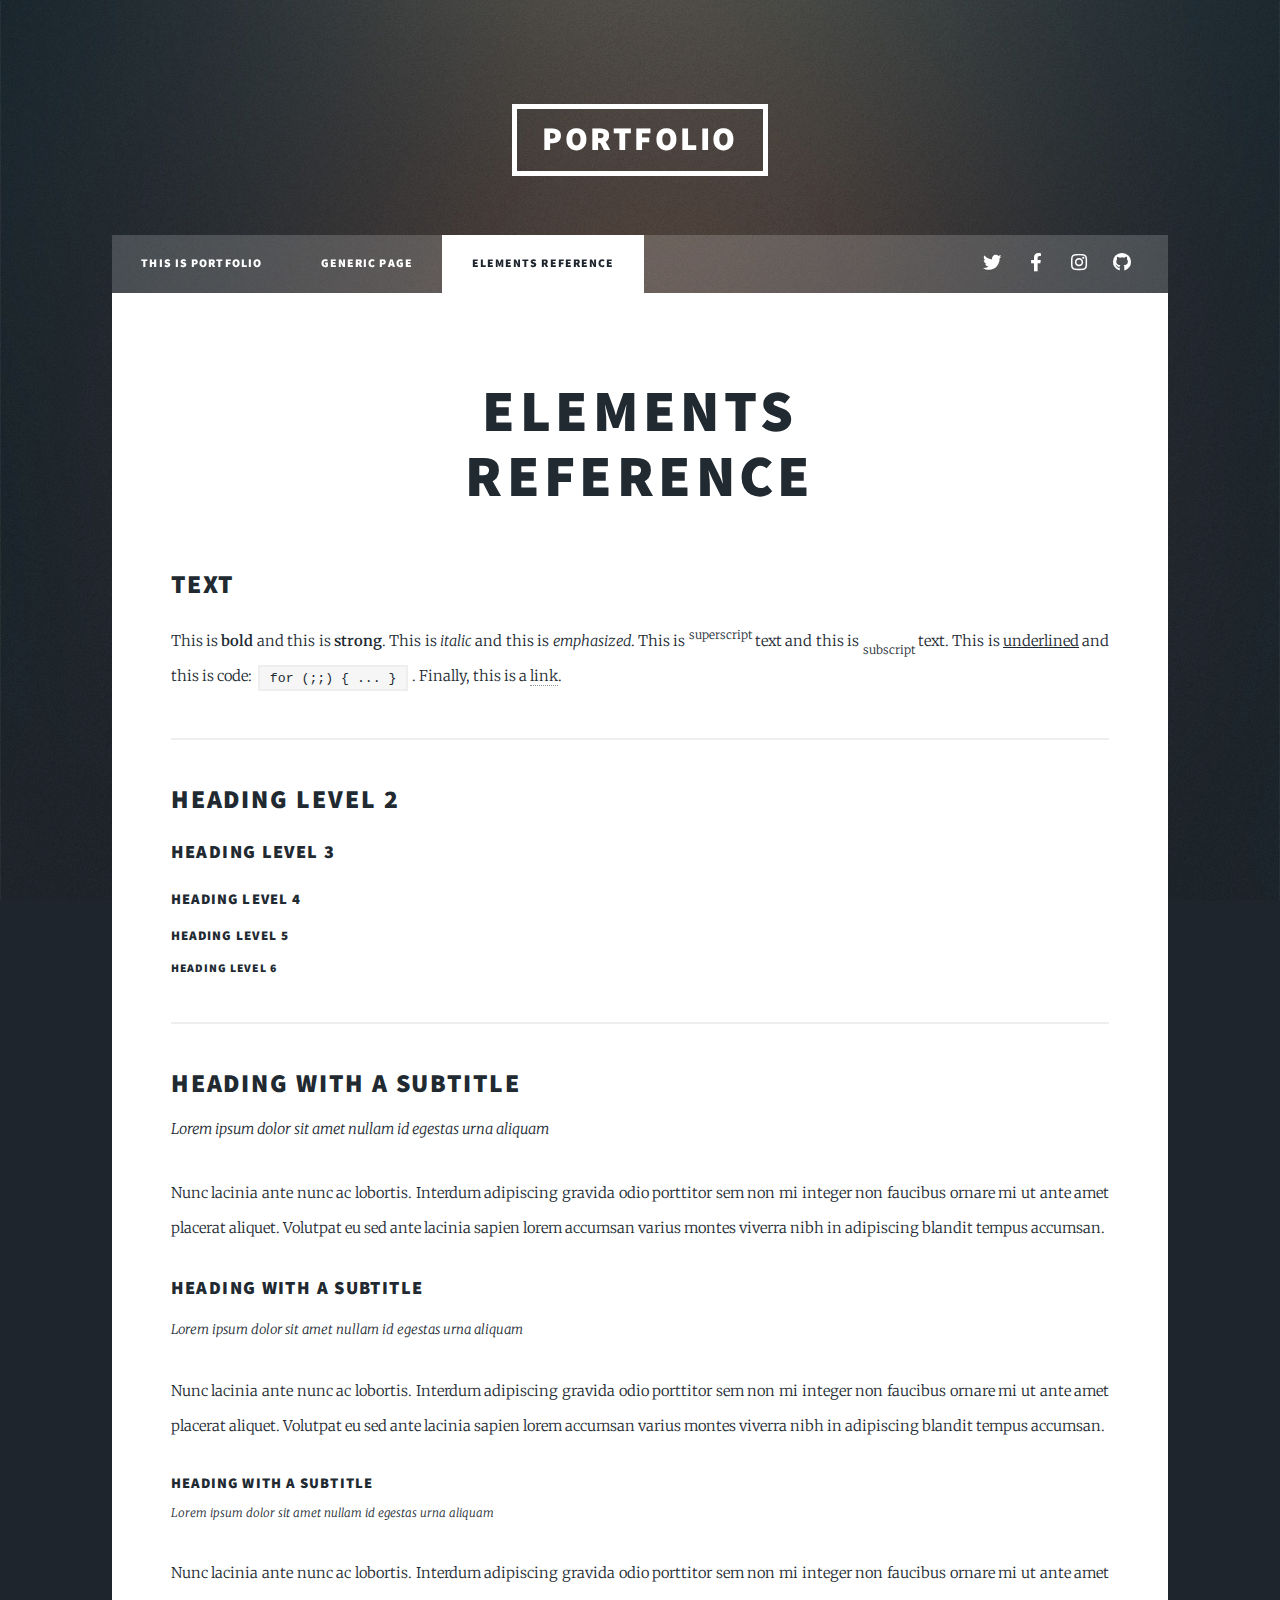
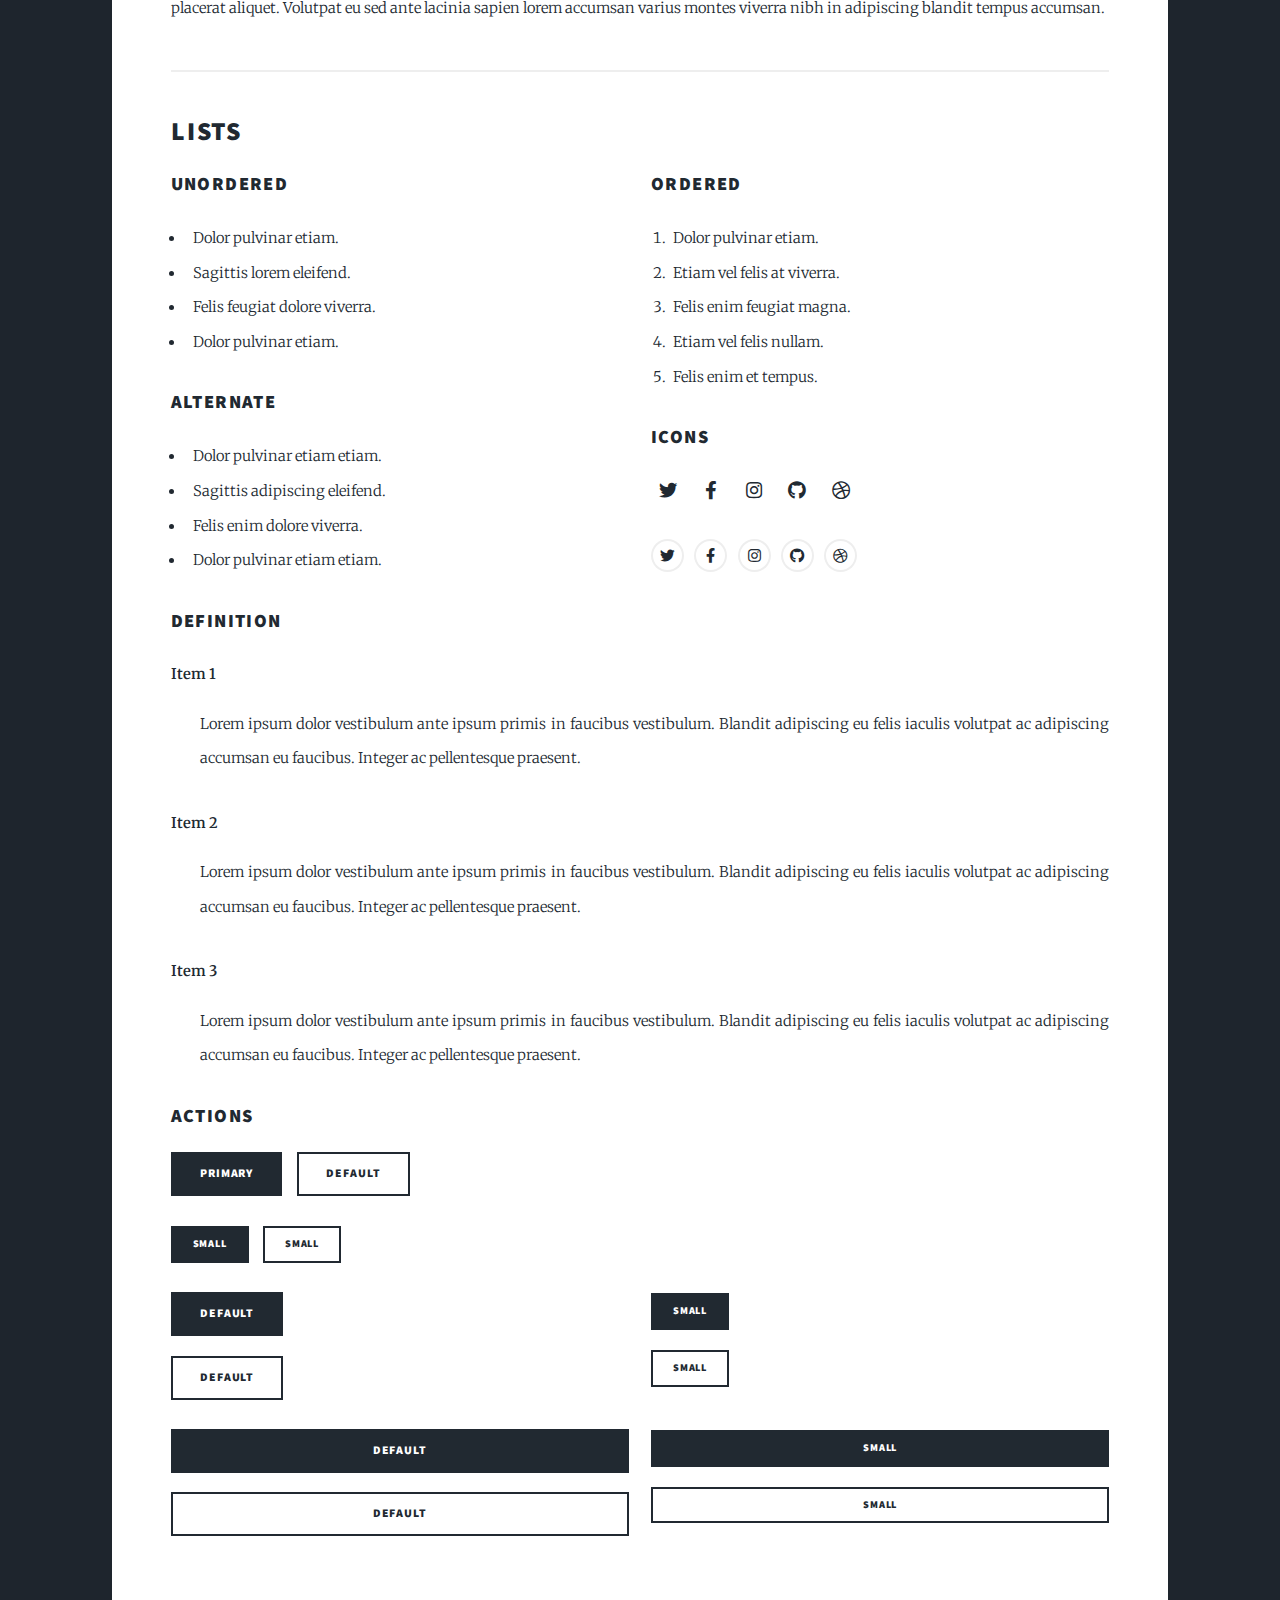
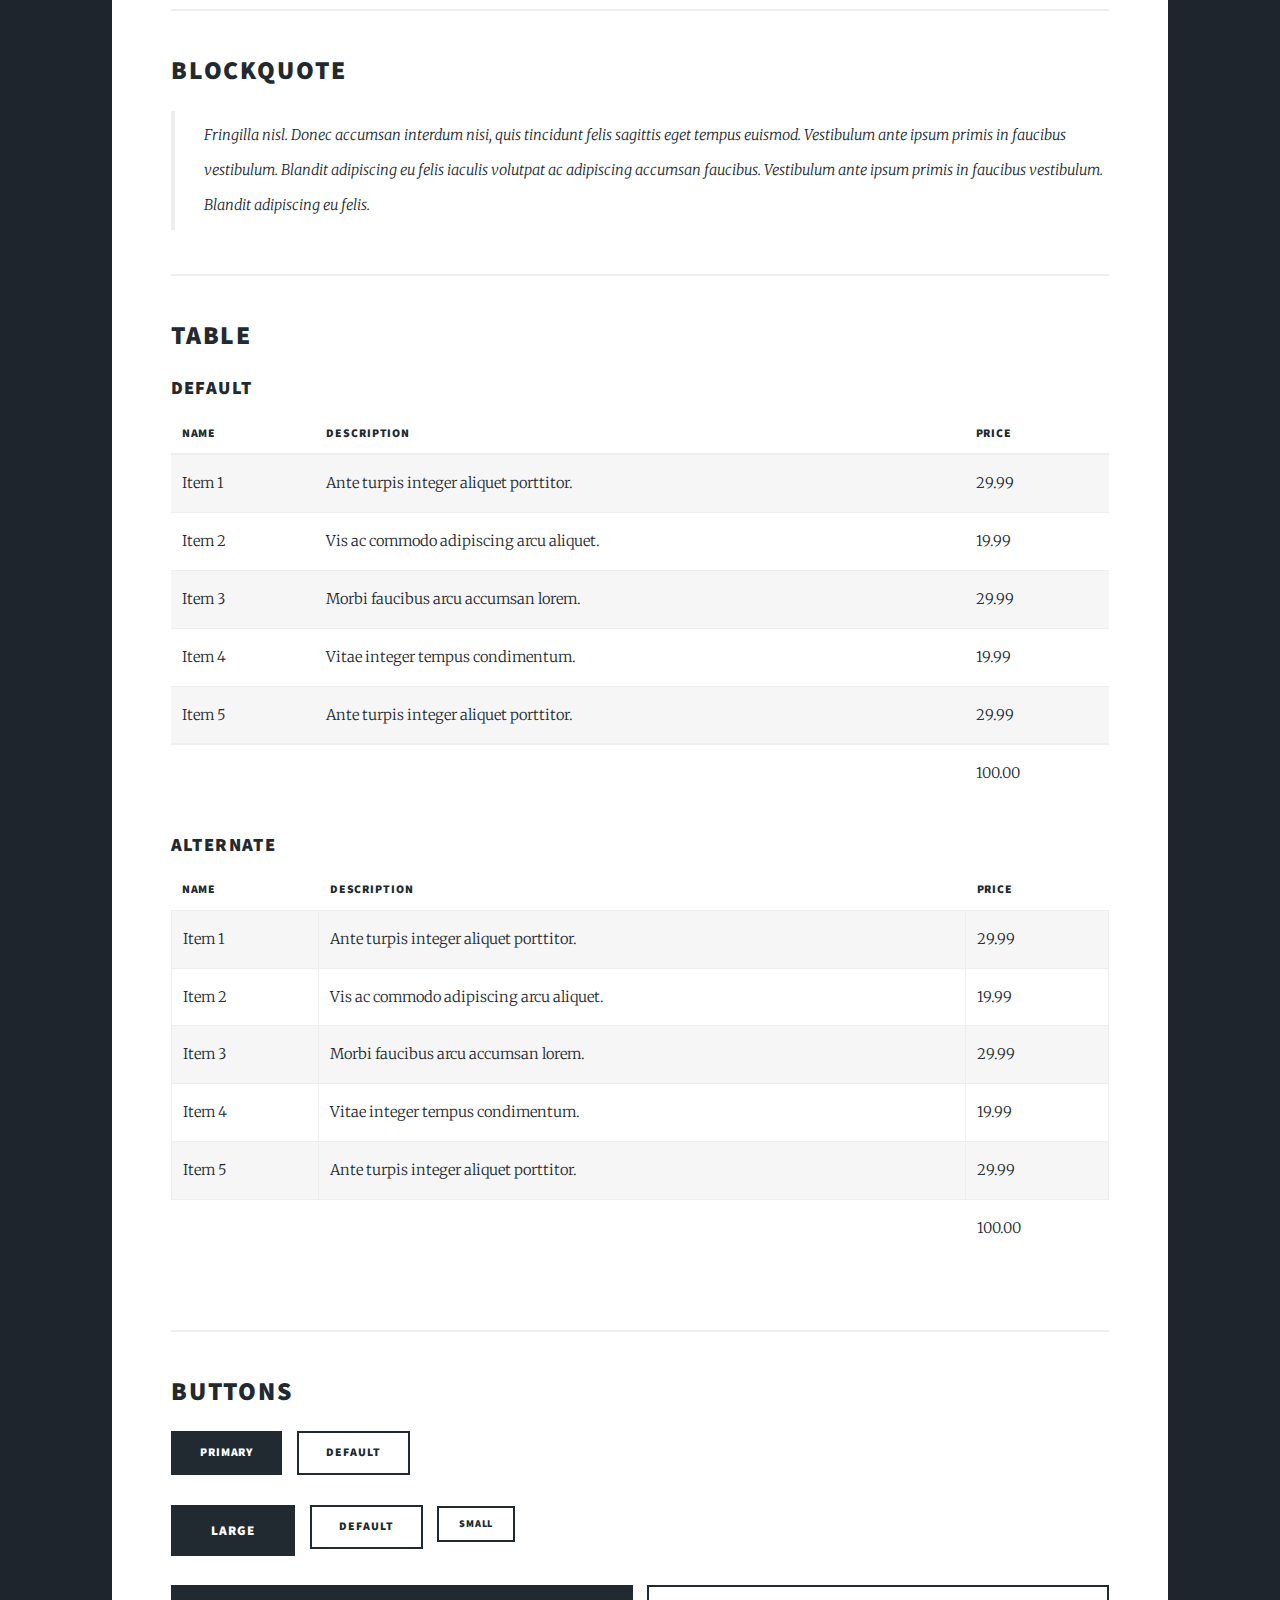
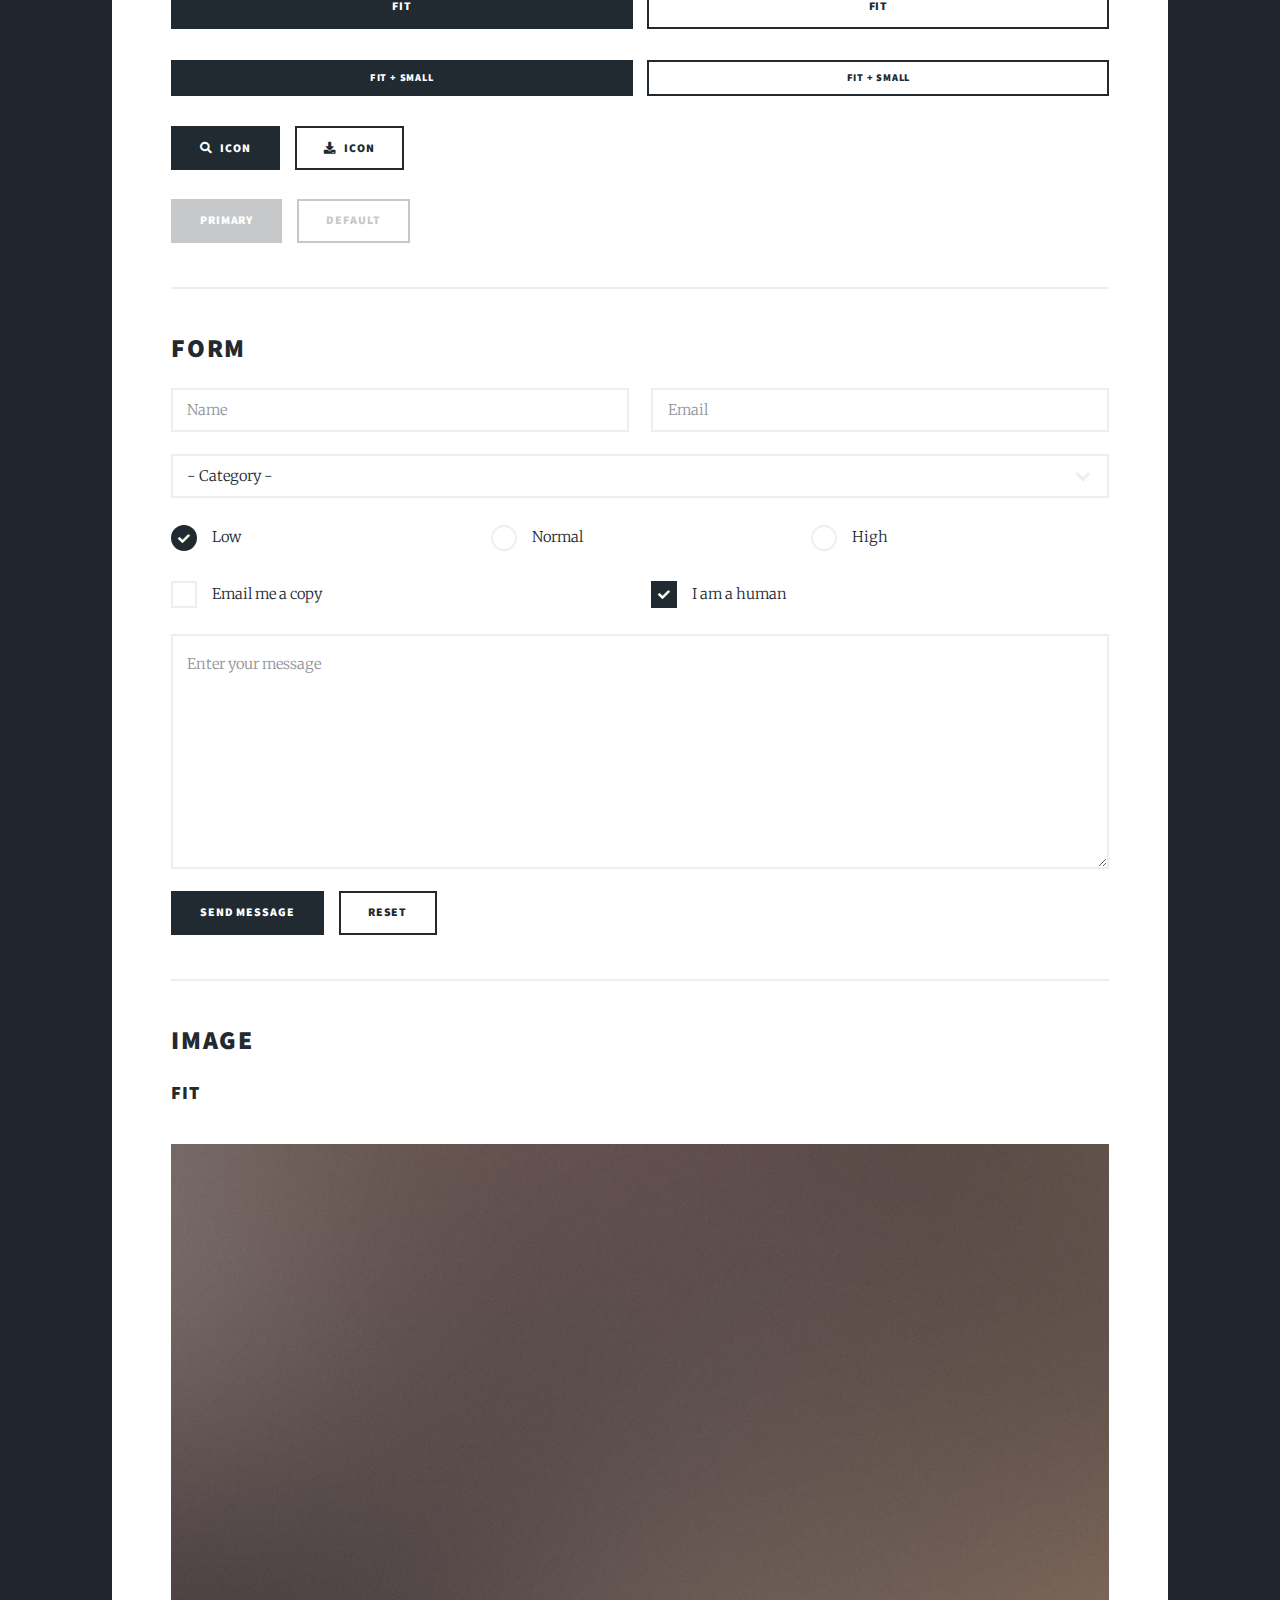
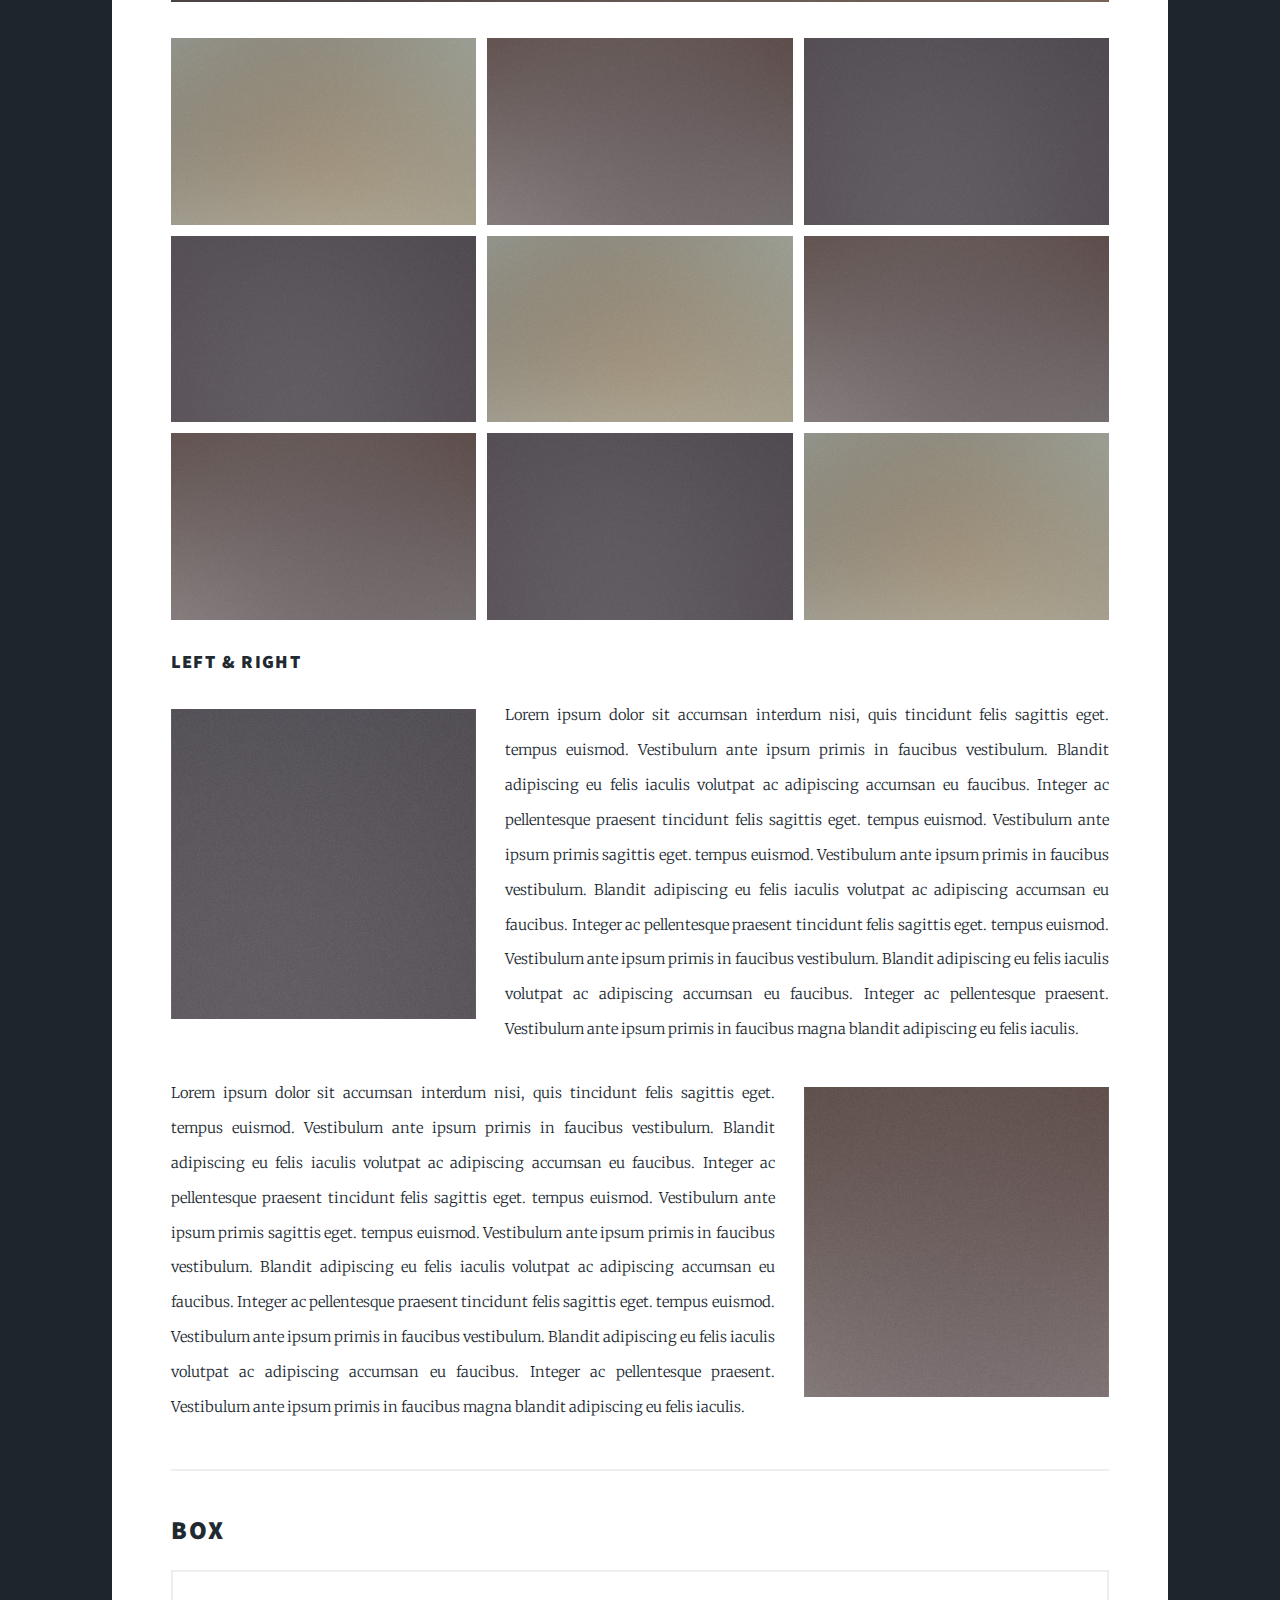
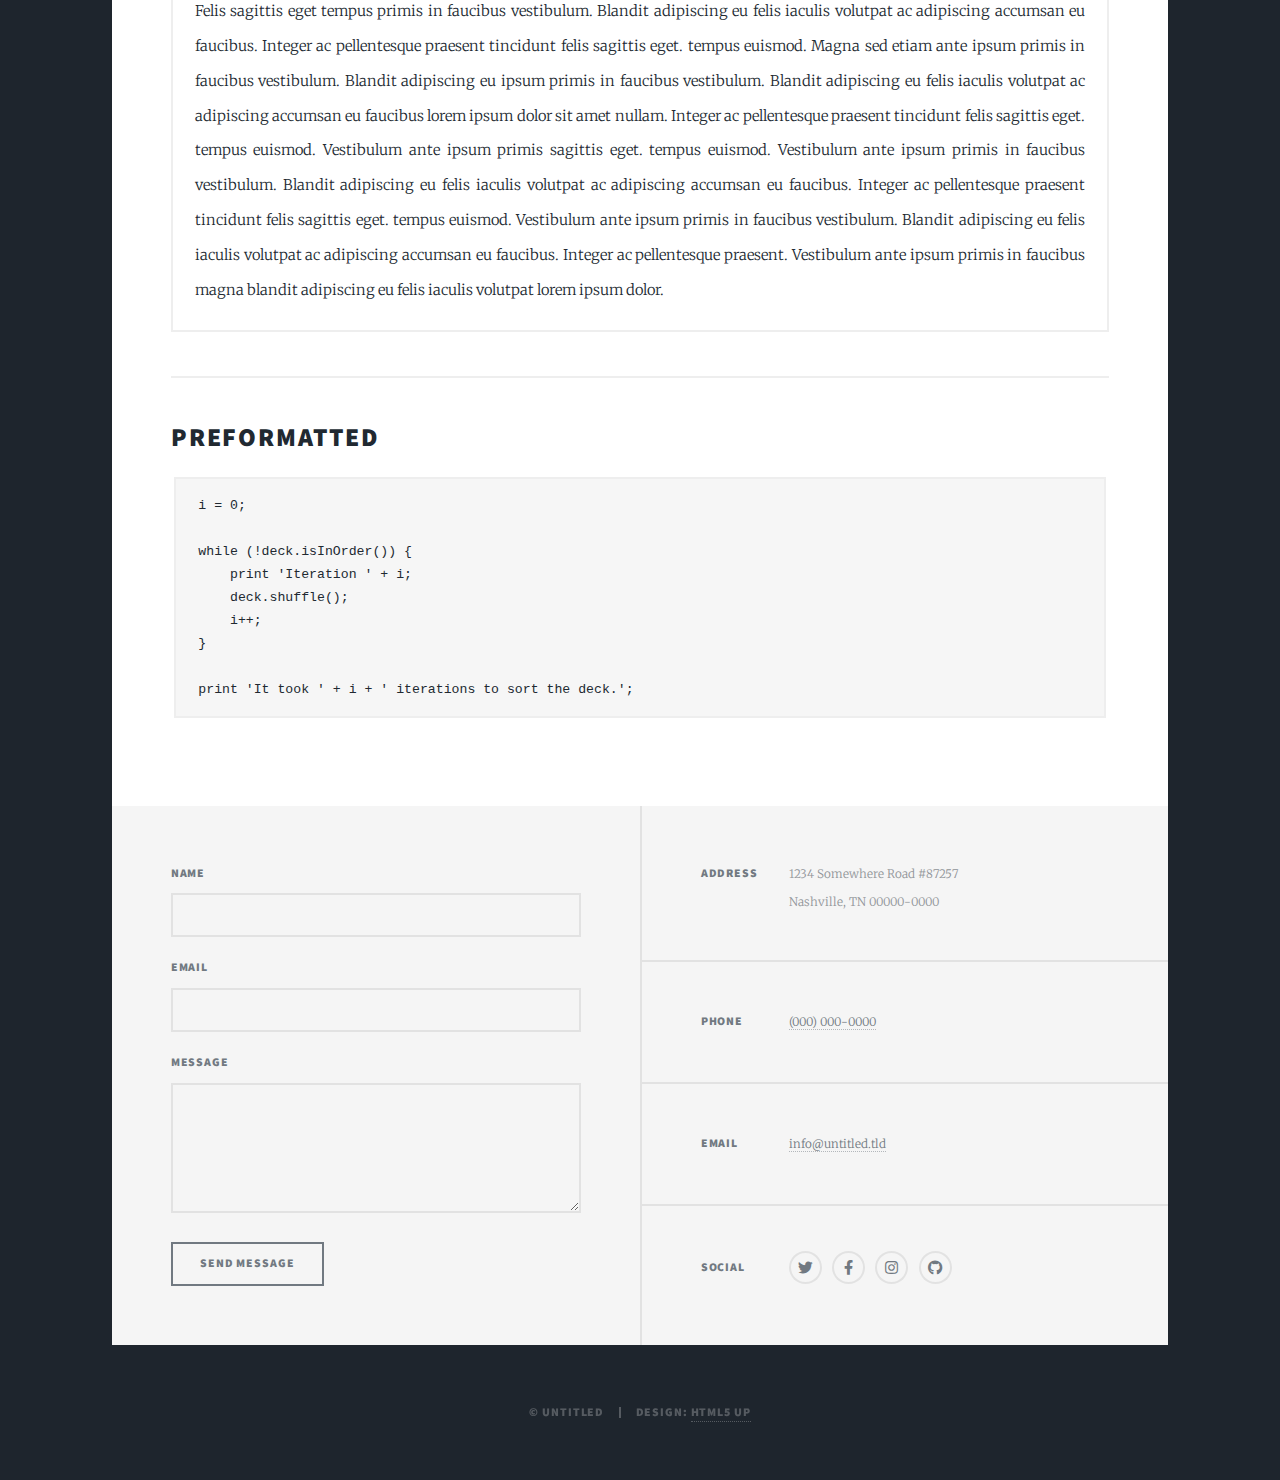
==== elements.html @ f6126266 "Updated" ====
<!DOCTYPE HTML>
<!--
	PORTFOLIO by Eduardo Reis Boattini
	html5up.net | @ajlkn
	Free for personal and commercial use under the CCA 3.0 license (html5up.net/license)
-->
<html>
	<head>
		<title>Elements Reference - PORTFOLIO by Eduardo Reis Boattini</title>
		<meta charset="utf-8" />
		<meta name="viewport" content="width=device-width, initial-scale=1, user-scalable=no" />
		<link rel="stylesheet" href="assets/css/main.css" />
		<noscript><link rel="stylesheet" href="assets/css/noscript.css" /></noscript>
	</head>
	<body class="is-preload">

		<!-- Wrapper -->
			<div id="wrapper">

				<!-- Header -->
					<header id="header">
						<a href="index.html" class="logo">PORTFOLIO</a>
					</header>

				<!-- Nav -->
					<nav id="nav">
						<ul class="links">
							<li><a href="index.html">This is PORTFOLIO</a></li>
							<li><a href="generic.html">Generic Page</a></li>
							<li class="active"><a href="elements.html">Elements Reference</a></li>
						</ul>
						<ul class="icons">
							<li><a href="#" class="icon brands fa-twitter"><span class="label">Twitter</span></a></li>
							<li><a href="#" class="icon brands fa-facebook-f"><span class="label">Facebook</span></a></li>
							<li><a href="#" class="icon brands fa-instagram"><span class="label">Instagram</span></a></li>
							<li><a href="#" class="icon brands fa-github"><span class="label">GitHub</span></a></li>
						</ul>
					</nav>

				<!-- Main -->
					<div id="main">

						<!-- Post -->
							<section class="post">
								<header class="major">
									<h1>Elements<br />
									Reference</h1>
								</header>

								<!-- Text stuff -->
									<h2>Text</h2>
									<p>This is <b>bold</b> and this is <strong>strong</strong>. This is <i>italic</i> and this is <em>emphasized</em>.
									This is <sup>superscript</sup> text and this is <sub>subscript</sub> text.
									This is <u>underlined</u> and this is code: <code>for (;;) { ... }</code>.
									Finally, this is a <a href="#">link</a>.</p>
									<hr />
									<h2>Heading Level 2</h2>
									<h3>Heading Level 3</h3>
									<h4>Heading Level 4</h4>
									<h5>Heading Level 5</h5>
									<h6>Heading Level 6</h6>
									<hr />
									<header>
										<h2>Heading with a Subtitle</h2>
										<p>Lorem ipsum dolor sit amet nullam id egestas urna aliquam</p>
									</header>
									<p>Nunc lacinia ante nunc ac lobortis. Interdum adipiscing gravida odio porttitor sem non mi integer non faucibus ornare mi ut ante amet placerat aliquet. Volutpat eu sed ante lacinia sapien lorem accumsan varius montes viverra nibh in adipiscing blandit tempus accumsan.</p>
									<header>
										<h3>Heading with a Subtitle</h3>
										<p>Lorem ipsum dolor sit amet nullam id egestas urna aliquam</p>
									</header>
									<p>Nunc lacinia ante nunc ac lobortis. Interdum adipiscing gravida odio porttitor sem non mi integer non faucibus ornare mi ut ante amet placerat aliquet. Volutpat eu sed ante lacinia sapien lorem accumsan varius montes viverra nibh in adipiscing blandit tempus accumsan.</p>
									<header>
										<h4>Heading with a Subtitle</h4>
										<p>Lorem ipsum dolor sit amet nullam id egestas urna aliquam</p>
									</header>
									<p>Nunc lacinia ante nunc ac lobortis. Interdum adipiscing gravida odio porttitor sem non mi integer non faucibus ornare mi ut ante amet placerat aliquet. Volutpat eu sed ante lacinia sapien lorem accumsan varius montes viverra nibh in adipiscing blandit tempus accumsan.</p>

									<hr />

								<!-- Lists -->
									<h2>Lists</h2>
									<div class="row">
										<div class="col-6 col-12-small">

											<h3>Unordered</h3>
											<ul>
												<li>Dolor pulvinar etiam.</li>
												<li>Sagittis lorem eleifend.</li>
												<li>Felis feugiat dolore viverra.</li>
												<li>Dolor pulvinar etiam.</li>
											</ul>

											<h3>Alternate</h3>
											<ul class="alt">
												<li>Dolor pulvinar etiam etiam.</li>
												<li>Sagittis adipiscing eleifend.</li>
												<li>Felis enim dolore viverra.</li>
												<li>Dolor pulvinar etiam etiam.</li>
											</ul>

										</div>
										<div class="col-6 col-12-small">

											<h3>Ordered</h3>
											<ol>
												<li>Dolor pulvinar etiam.</li>
												<li>Etiam vel felis at viverra.</li>
												<li>Felis enim feugiat magna.</li>
												<li>Etiam vel felis nullam.</li>
												<li>Felis enim et tempus.</li>
											</ol>

											<h3>Icons</h3>
											<ul class="icons">
												<li><a href="#" class="icon brands fa-twitter"><span class="label">Twitter</span></a></li>
												<li><a href="#" class="icon brands fa-facebook-f"><span class="label">Facebook</span></a></li>
												<li><a href="#" class="icon brands fa-instagram"><span class="label">Instagram</span></a></li>
												<li><a href="#" class="icon brands fa-github"><span class="label">Github</span></a></li>
												<li><a href="#" class="icon brands fa-dribbble"><span class="label">Dribbble</span></a></li>
											</ul>
											<ul class="icons alt">
												<li><a href="#" class="icon brands alt fa-twitter"><span class="label">Twitter</span></a></li>
												<li><a href="#" class="icon brands alt fa-facebook-f"><span class="label">Facebook</span></a></li>
												<li><a href="#" class="icon brands alt fa-instagram"><span class="label">Instagram</span></a></li>
												<li><a href="#" class="icon brands alt fa-github"><span class="label">Github</span></a></li>
												<li><a href="#" class="icon brands alt fa-dribbble"><span class="label">Dribbble</span></a></li>
											</ul>

										</div>
									</div>
									<h3>Definition</h3>
									<dl>
										<dt>Item 1</dt>
										<dd>
											<p>Lorem ipsum dolor vestibulum ante ipsum primis in faucibus vestibulum. Blandit adipiscing eu felis iaculis volutpat ac adipiscing accumsan eu faucibus. Integer ac pellentesque praesent.</p>
										</dd>
										<dt>Item 2</dt>
										<dd>
											<p>Lorem ipsum dolor vestibulum ante ipsum primis in faucibus vestibulum. Blandit adipiscing eu felis iaculis volutpat ac adipiscing accumsan eu faucibus. Integer ac pellentesque praesent.</p>
										</dd>
										<dt>Item 3</dt>
										<dd>
											<p>Lorem ipsum dolor vestibulum ante ipsum primis in faucibus vestibulum. Blandit adipiscing eu felis iaculis volutpat ac adipiscing accumsan eu faucibus. Integer ac pellentesque praesent.</p>
										</dd>
									</dl>

									<h3>Actions</h3>
									<ul class="actions">
										<li><a href="#" class="button primary">Primary</a></li>
										<li><a href="#" class="button">Default</a></li>
									</ul>
									<ul class="actions small">
										<li><a href="#" class="button primary small">Small</a></li>
										<li><a href="#" class="button small">Small</a></li>
									</ul>
									<div class="row">
										<div class="col-6 col-12-small">
											<ul class="actions stacked">
												<li><a href="#" class="button primary">Default</a></li>
												<li><a href="#" class="button">Default</a></li>
											</ul>
										</div>
										<div class="col-6 col-12-small">
											<ul class="actions stacked">
												<li><a href="#" class="button primary small">Small</a></li>
												<li><a href="#" class="button small">Small</a></li>
											</ul>
										</div>
									</div>
									<div class="row">
										<div class="col-6 col-12-small">
											<ul class="actions stacked">
												<li><a href="#" class="button primary fit">Default</a></li>
												<li><a href="#" class="button fit">Default</a></li>
											</ul>
										</div>
										<div class="col-6 col-12-small">
											<ul class="actions stacked">
												<li><a href="#" class="button primary small fit">Small</a></li>
												<li><a href="#" class="button small fit">Small</a></li>
											</ul>
										</div>
									</div>

									<hr />

								<!-- Blockquote -->
									<h2>Blockquote</h2>
									<blockquote>Fringilla nisl. Donec accumsan interdum nisi, quis tincidunt felis sagittis eget tempus euismod. Vestibulum ante ipsum primis in faucibus vestibulum. Blandit adipiscing eu felis iaculis volutpat ac adipiscing accumsan faucibus. Vestibulum ante ipsum primis in faucibus vestibulum. Blandit adipiscing eu felis.</blockquote>

									<hr />

								<!-- Table -->
									<h2>Table</h2>

									<h3>Default</h3>
									<div class="table-wrapper">
										<table>
											<thead>
												<tr>
													<th>Name</th>
													<th>Description</th>
													<th>Price</th>
												</tr>
											</thead>
											<tbody>
												<tr>
													<td>Item 1</td>
													<td>Ante turpis integer aliquet porttitor.</td>
													<td>29.99</td>
												</tr>
												<tr>
													<td>Item 2</td>
													<td>Vis ac commodo adipiscing arcu aliquet.</td>
													<td>19.99</td>
												</tr>
												<tr>
													<td>Item 3</td>
													<td> Morbi faucibus arcu accumsan lorem.</td>
													<td>29.99</td>
												</tr>
												<tr>
													<td>Item 4</td>
													<td>Vitae integer tempus condimentum.</td>
													<td>19.99</td>
												</tr>
												<tr>
													<td>Item 5</td>
													<td>Ante turpis integer aliquet porttitor.</td>
													<td>29.99</td>
												</tr>
											</tbody>
											<tfoot>
												<tr>
													<td colspan="2"></td>
													<td>100.00</td>
												</tr>
											</tfoot>
										</table>
									</div>

									<h3>Alternate</h3>
									<div class="table-wrapper">
										<table class="alt">
											<thead>
												<tr>
													<th>Name</th>
													<th>Description</th>
													<th>Price</th>
												</tr>
											</thead>
											<tbody>
												<tr>
													<td>Item 1</td>
													<td>Ante turpis integer aliquet porttitor.</td>
													<td>29.99</td>
												</tr>
												<tr>
													<td>Item 2</td>
													<td>Vis ac commodo adipiscing arcu aliquet.</td>
													<td>19.99</td>
												</tr>
												<tr>
													<td>Item 3</td>
													<td> Morbi faucibus arcu accumsan lorem.</td>
													<td>29.99</td>
												</tr>
												<tr>
													<td>Item 4</td>
													<td>Vitae integer tempus condimentum.</td>
													<td>19.99</td>
												</tr>
												<tr>
													<td>Item 5</td>
													<td>Ante turpis integer aliquet porttitor.</td>
													<td>29.99</td>
												</tr>
											</tbody>
											<tfoot>
												<tr>
													<td colspan="2"></td>
													<td>100.00</td>
												</tr>
											</tfoot>
										</table>
									</div>

									<hr />

								<!-- Buttons -->
									<h2>Buttons</h2>
									<ul class="actions">
										<li><a href="#" class="button primary">Primary</a></li>
										<li><a href="#" class="button">Default</a></li>
									</ul>
									<ul class="actions">
										<li><a href="#" class="button primary large">Large</a></li>
										<li><a href="#" class="button">Default</a></li>
										<li><a href="#" class="button small">Small</a></li>
									</ul>
									<ul class="actions fit">
										<li><a href="#" class="button primary fit">Fit</a></li>
										<li><a href="#" class="button fit">Fit</a></li>
									</ul>
									<ul class="actions fit small">
										<li><a href="#" class="button primary fit small">Fit + Small</a></li>
										<li><a href="#" class="button fit small">Fit + Small</a></li>
									</ul>
									<ul class="actions">
										<li><a href="#" class="button primary icon solid fa-search">Icon</a></li>
										<li><a href="#" class="button icon solid fa-download">Icon</a></li>
									</ul>
									<ul class="actions">
										<li><span class="button primary disabled">Primary</span></li>
										<li><span class="button disabled">Default</span></li>
									</ul>

									<hr />

								<!-- Form -->
									<h2>Form</h2>

									<form method="post" action="#">
										<div class="row gtr-uniform">
											<div class="col-6 col-12-xsmall">
												<input type="text" name="demo-name" id="demo-name" value="" placeholder="Name" />
											</div>
											<div class="col-6 col-12-xsmall">
												<input type="email" name="demo-email" id="demo-email" value="" placeholder="Email" />
											</div>
											<!-- Break -->
											<div class="col-12">
												<select name="demo-category" id="demo-category">
													<option value="">- Category -</option>
													<option value="1">Manufacturing</option>
													<option value="1">Shipping</option>
													<option value="1">Administration</option>
													<option value="1">Human Resources</option>
												</select>
											</div>
											<!-- Break -->
											<div class="col-4 col-12-small">
												<input type="radio" id="demo-priority-low" name="demo-priority" checked>
												<label for="demo-priority-low">Low</label>
											</div>
											<div class="col-4 col-12-small">
												<input type="radio" id="demo-priority-normal" name="demo-priority">
												<label for="demo-priority-normal">Normal</label>
											</div>
											<div class="col-4 col-12-small">
												<input type="radio" id="demo-priority-high" name="demo-priority">
												<label for="demo-priority-high">High</label>
											</div>
											<!-- Break -->
											<div class="col-6 col-12-small">
												<input type="checkbox" id="demo-copy" name="demo-copy">
												<label for="demo-copy">Email me a copy</label>
											</div>
											<div class="col-6 col-12-small">
												<input type="checkbox" id="demo-human" name="demo-human" checked>
												<label for="demo-human">I am a human</label>
											</div>
											<!-- Break -->
											<div class="col-12">
												<textarea name="demo-message" id="demo-message" placeholder="Enter your message" rows="6"></textarea>
											</div>
											<!-- Break -->
											<div class="col-12">
												<ul class="actions">
													<li><input type="submit" value="Send Message" class="primary" /></li>
													<li><input type="reset" value="Reset" /></li>
												</ul>
											</div>
										</div>
									</form>

									<hr />

								<!-- Image -->
									<h2>Image</h2>

									<h3>Fit</h3>
									<span class="image fit"><img src="images/pic01.jpg" alt="" /></span>
									<div class="box alt">
										<div class="row gtr-50 gtr-uniform">
											<div class="col-4"><span class="image fit"><img src="images/pic02.jpg" alt="" /></span></div>
											<div class="col-4"><span class="image fit"><img src="images/pic03.jpg" alt="" /></span></div>
											<div class="col-4"><span class="image fit"><img src="images/pic04.jpg" alt="" /></span></div>
											<!-- Break -->
											<div class="col-4"><span class="image fit"><img src="images/pic04.jpg" alt="" /></span></div>
											<div class="col-4"><span class="image fit"><img src="images/pic02.jpg" alt="" /></span></div>
											<div class="col-4"><span class="image fit"><img src="images/pic03.jpg" alt="" /></span></div>
											<!-- Break -->
											<div class="col-4"><span class="image fit"><img src="images/pic03.jpg" alt="" /></span></div>
											<div class="col-4"><span class="image fit"><img src="images/pic04.jpg" alt="" /></span></div>
											<div class="col-4"><span class="image fit"><img src="images/pic02.jpg" alt="" /></span></div>
										</div>
									</div>

									<h3>Left &amp; Right</h3>
									<p><span class="image left"><img src="images/pic08.jpg" alt="" /></span>Lorem ipsum dolor sit accumsan interdum nisi, quis tincidunt felis sagittis eget. tempus euismod. Vestibulum ante ipsum primis in faucibus vestibulum. Blandit adipiscing eu felis iaculis volutpat ac adipiscing accumsan eu faucibus. Integer ac pellentesque praesent tincidunt felis sagittis eget. tempus euismod. Vestibulum ante ipsum primis sagittis eget. tempus euismod. Vestibulum ante ipsum primis in faucibus vestibulum. Blandit adipiscing eu felis iaculis volutpat ac adipiscing accumsan eu faucibus. Integer ac pellentesque praesent tincidunt felis sagittis eget. tempus euismod. Vestibulum ante ipsum primis in faucibus vestibulum. Blandit adipiscing eu felis iaculis volutpat ac adipiscing accumsan eu faucibus. Integer ac pellentesque praesent. Vestibulum ante ipsum primis in faucibus magna blandit adipiscing eu felis iaculis.</p>
									<p><span class="image right"><img src="images/pic09.jpg" alt="" /></span>Lorem ipsum dolor sit accumsan interdum nisi, quis tincidunt felis sagittis eget. tempus euismod. Vestibulum ante ipsum primis in faucibus vestibulum. Blandit adipiscing eu felis iaculis volutpat ac adipiscing accumsan eu faucibus. Integer ac pellentesque praesent tincidunt felis sagittis eget. tempus euismod. Vestibulum ante ipsum primis sagittis eget. tempus euismod. Vestibulum ante ipsum primis in faucibus vestibulum. Blandit adipiscing eu felis iaculis volutpat ac adipiscing accumsan eu faucibus. Integer ac pellentesque praesent tincidunt felis sagittis eget. tempus euismod. Vestibulum ante ipsum primis in faucibus vestibulum. Blandit adipiscing eu felis iaculis volutpat ac adipiscing accumsan eu faucibus. Integer ac pellentesque praesent. Vestibulum ante ipsum primis in faucibus magna blandit adipiscing eu felis iaculis.</p>

									<hr />

								<!-- Box -->
									<h2>Box</h2>
									<div class="box">
										<p>Felis sagittis eget tempus primis in faucibus vestibulum. Blandit adipiscing eu felis iaculis volutpat ac adipiscing accumsan eu faucibus. Integer ac pellentesque praesent tincidunt felis sagittis eget. tempus euismod. Magna sed etiam ante ipsum primis in faucibus vestibulum. Blandit adipiscing eu ipsum primis in faucibus vestibulum. Blandit adipiscing eu felis iaculis volutpat ac adipiscing accumsan eu faucibus lorem ipsum dolor sit amet nullam. Integer ac pellentesque praesent tincidunt felis sagittis eget. tempus euismod. Vestibulum ante ipsum primis sagittis eget. tempus euismod. Vestibulum ante ipsum primis in faucibus vestibulum. Blandit adipiscing eu felis iaculis volutpat ac adipiscing accumsan eu faucibus. Integer ac pellentesque praesent tincidunt felis sagittis eget. tempus euismod. Vestibulum ante ipsum primis in faucibus vestibulum. Blandit adipiscing eu felis iaculis volutpat ac adipiscing accumsan eu faucibus. Integer ac pellentesque praesent. Vestibulum ante ipsum primis in faucibus magna blandit adipiscing eu felis iaculis volutpat lorem ipsum dolor.</p>
									</div>

									<hr />

								<!-- Preformatted Code -->
									<h2>Preformatted</h2>
									<pre><code>i = 0;

while (!deck.isInOrder()) {
    print 'Iteration ' + i;
    deck.shuffle();
    i++;
}

print 'It took ' + i + ' iterations to sort the deck.';
</code></pre>

							</section>

					</div>

				<!-- Footer -->
					<footer id="footer">
						<section>
							<form method="post" action="#">
								<div class="fields">
									<div class="field">
										<label for="name">Name</label>
										<input type="text" name="name" id="name" />
									</div>
									<div class="field">
										<label for="email">Email</label>
										<input type="text" name="email" id="email" />
									</div>
									<div class="field">
										<label for="message">Message</label>
										<textarea name="message" id="message" rows="3"></textarea>
									</div>
								</div>
								<ul class="actions">
									<li><input type="submit" value="Send Message" /></li>
								</ul>
							</form>
						</section>
						<section class="split contact">
							<section class="alt">
								<h3>Address</h3>
								<p>1234 Somewhere Road #87257<br />
								Nashville, TN 00000-0000</p>
							</section>
							<section>
								<h3>Phone</h3>
								<p><a href="#">(000) 000-0000</a></p>
							</section>
							<section>
								<h3>Email</h3>
								<p><a href="#">info@untitled.tld</a></p>
							</section>
							<section>
								<h3>Social</h3>
								<ul class="icons alt">
									<li><a href="#" class="icon brands alt fa-twitter"><span class="label">Twitter</span></a></li>
									<li><a href="#" class="icon brands alt fa-facebook-f"><span class="label">Facebook</span></a></li>
									<li><a href="#" class="icon brands alt fa-instagram"><span class="label">Instagram</span></a></li>
									<li><a href="#" class="icon brands alt fa-github"><span class="label">GitHub</span></a></li>
								</ul>
							</section>
						</section>
					</footer>

				<!-- Copyright -->
					<div id="copyright">
						<ul><li>&copy; Untitled</li><li>Design: <a href="https://html5up.net">HTML5 UP</a></li></ul>
					</div>

			</div>

		<!-- Scripts -->
			<script src="assets/js/jquery.min.js"></script>
			<script src="assets/js/jquery.scrollex.min.js"></script>
			<script src="assets/js/jquery.scrolly.min.js"></script>
			<script src="assets/js/browser.min.js"></script>
			<script src="assets/js/breakpoints.min.js"></script>
			<script src="assets/js/util.js"></script>
			<script src="assets/js/main.js"></script>

	</body>
</html>
---- assets/css/main.css ----
@import url(fontawesome-all.min.css);
@import url("https://fonts.googleapis.com/css?family=Merriweather:300,700,300italic,700italic|Source+Sans+Pro:900");

/*
	Massively by HTML5 UP
	html5up.net | @ajlkn
	Free for personal and commercial use under the CCA 3.0 license (html5up.net/license)
*/

html, body, div, span, applet, object,
iframe, h1, h2, h3, h4, h5, h6, p, blockquote,
pre, a, abbr, acronym, address, big, cite,
code, del, dfn, em, img, ins, kbd, q, s, samp,
small, strike, strong, sub, sup, tt, var, b,
u, i, center, dl, dt, dd, ol, ul, li, fieldset,
form, label, legend, table, caption, tbody,
tfoot, thead, tr, th, td, article, aside,
canvas, details, embed, figure, figcaption,
footer, header, hgroup, menu, nav, output, ruby,
section, summary, time, mark, audio, video {
	margin: 0;
	padding: 0;
	border: 0;
	font-size: 100%;
	font: inherit;
	vertical-align: baseline;}

article, aside, details, figcaption, figure,
footer, header, hgroup, menu, nav, section {
	display: block;}

body {
	line-height: 1;
}

ol, ul {
	list-style: none;
}

blockquote, q {
	quotes: none;
}

	blockquote:before, blockquote:after, q:before, q:after {
		content: '';
		content: none;
	}

table {
	border-collapse: collapse;
	border-spacing: 0;
}

body {
	-webkit-text-size-adjust: none;
}

mark {
	background-color: transparent;
	color: inherit;
}

input::-moz-focus-inner {
	border: 0;
	padding: 0;
}

input, select, textarea {
	-moz-appearance: none;
	-webkit-appearance: none;
	-ms-appearance: none;
	appearance: none;
}

/* Basic */

	@-ms-viewport {
		width: device-width;
	}

	body {
		-ms-overflow-style: scrollbar;
	}

	@media screen and (max-width: 480px) {

		html, body {
			min-width: 320px;
		}

	}

	html {
		box-sizing: border-box;
	}

	*, *:before, *:after {
		box-sizing: inherit;
	}

	body {
		background-color: #1e252d;
	}

		body.is-preload *, body.is-preload *:before, body.is-preload *:after {
			-moz-animation: none !important;
			-webkit-animation: none !important;
			-ms-animation: none !important;
			animation: none !important;
			-moz-transition: none !important;
			-webkit-transition: none !important;
			-ms-transition: none !important;
			transition: none !important;
		}

/* Type */

	html {
		font-size: 16pt;
	}

		@media screen and (max-width: 1680px) {

			html {
				font-size: 12pt;
			}

		}

		@media screen and (max-width: 1280px) {

			html {
				font-size: 11pt;
			}

		}

		@media screen and (max-width: 360px) {

			html {
				font-size: 10pt;
			}

		}

	body {
		color: #212931;
	}

	body, input, select, textarea {
		font-family: "Merriweather", Georgia, serif;
		font-weight: 300;
		font-size: 1rem;
		line-height: 2.375;
	}

	a {
		-moz-transition: color 0.2s ease-in-out, background-color 0.2s ease-in-out, border-color 0.2s ease-in-out, box-shadow 0.2s ease-in-out;
		-webkit-transition: color 0.2s ease-in-out, background-color 0.2s ease-in-out, border-color 0.2s ease-in-out, box-shadow 0.2s ease-in-out;
		-ms-transition: color 0.2s ease-in-out, background-color 0.2s ease-in-out, border-color 0.2s ease-in-out, box-shadow 0.2s ease-in-out;
		transition: color 0.2s ease-in-out, background-color 0.2s ease-in-out, border-color 0.2s ease-in-out, box-shadow 0.2s ease-in-out;
		border-bottom: dotted 1px;
		text-decoration: none;
	}

		a:hover {
			border-bottom-color: transparent;
		}

	strong, b {
		font-weight: 600;
	}

	em, i {
		font-style: italic;
	}

	p {
		text-align: justify;
		margin: 0 0 2rem 0;
	}

	h1, h2, h3, h4, h5, h6 {
		font-family: "Source Sans Pro", Helvetica, sans-serif;
		font-weight: 900;
		line-height: 1.5;
		letter-spacing: 0.075em;
		text-transform: uppercase;
		margin: 0 0 1rem 0;
	}

		h1 a, h2 a, h3 a, h4 a, h5 a, h6 a {
			border-bottom: 0;
			color: inherit;
			text-decoration: none;
		}

	h1 {
		font-size: 4rem;
		line-height: 1.1;
		margin: 0 0 2rem 0;
	}

	h2 {
		font-size: 1.75rem;
		line-height: 1.3;
		margin: 0 0 1.5rem 0;
	}

	h3 {
		font-size: 1.25rem;
		margin: 0 0 1.5rem 0;
	}

	h4 {
		font-size: 1rem;
	}

	h5 {
		font-size: 0.9rem;
	}

	h6 {
		font-size: 0.8rem;
	}

	sub {
		font-size: 0.8rem;
		position: relative;
		top: 0.5rem;
	}

	sup {
		font-size: 0.8rem;
		position: relative;
		top: -0.5rem;
	}

	blockquote {
		border-left: solid 4px;
		font-style: italic;
		margin: 0 0 2rem 0;
		padding: 0.5rem 0 0.5rem 2rem;
	}

	code {
		border: solid 2px;
		font-family: "Courier New", monospace;
		font-size: 0.9rem;
		margin: 0 0.25rem;
		padding: 0.25rem 0.65rem;
	}

	pre {
		-webkit-overflow-scrolling: touch;
		font-family: "Courier New", monospace;
		font-size: 0.9rem;
		margin: 0 0 2rem 0;
	}

		pre code {
			display: block;
			line-height: 1.75;
			padding: 1rem 1.5rem;
			overflow-x: auto;
		}

	hr {
		border: 0;
		border-bottom: solid 2px;
		margin: 3rem 0;
	}

		hr.major {
			margin: 5rem 0;
		}

	.align-left {
		text-align: left;
	}

	.align-center {
		text-align: center;
	}

	.align-right {
		text-align: right;
	}

	input, select, textarea {
		color: #212931;
	}

	a {
		color: #212931;
		border-bottom-color: rgba(33, 41, 49, 0.5);
	}

		a:hover {
			border-bottom-color: transparent;
			color: #18bfef !important;
		}

	strong, b {
		color: #212931;
	}

	h1, h2, h3, h4, h5, h6 {
		color: #212931;
	}

	blockquote {
		border-left-color: #eeeeee;
	}

	code {
		background: rgba(220, 220, 220, 0.25);
		border-color: #eeeeee;
	}

	hr {
		border-bottom-color: #eeeeee;
	}

/* Row */

	.row {
		display: flex;
		flex-wrap: wrap;
		box-sizing: border-box;
		align-items: stretch;
	}

		.row > * {
			box-sizing: border-box;
		}

		.row.gtr-uniform > * > :last-child {
			margin-bottom: 0;
		}

		.row.aln-left {
			justify-content: flex-start;
		}

		.row.aln-center {
			justify-content: center;
		}

		.row.aln-right {
			justify-content: flex-end;
		}

		.row.aln-top {
			align-items: flex-start;
		}

		.row.aln-middle {
			align-items: center;
		}

		.row.aln-bottom {
			align-items: flex-end;
		}

		.row > .imp {
			order: -1;
		}

		.row > .col-1 {
			width: 8.33333%;
		}

		.row > .off-1 {
			margin-left: 8.33333%;
		}

		.row > .col-2 {
			width: 16.66667%;
		}

		.row > .off-2 {
			margin-left: 16.66667%;
		}

		.row > .col-3 {
			width: 25%;
		}

		.row > .off-3 {
			margin-left: 25%;
		}

		.row > .col-4 {
			width: 33.33333%;
		}

		.row > .off-4 {
			margin-left: 33.33333%;
		}

		.row > .col-5 {
			width: 41.66667%;
		}

		.row > .off-5 {
			margin-left: 41.66667%;
		}

		.row > .col-6 {
			width: 50%;
		}

		.row > .off-6 {
			margin-left: 50%;
		}

		.row > .col-7 {
			width: 58.33333%;
		}

		.row > .off-7 {
			margin-left: 58.33333%;
		}

		.row > .col-8 {
			width: 66.66667%;
		}

		.row > .off-8 {
			margin-left: 66.66667%;
		}

		.row > .col-9 {
			width: 75%;
		}

		.row > .off-9 {
			margin-left: 75%;
		}

		.row > .col-10 {
			width: 83.33333%;
		}

		.row > .off-10 {
			margin-left: 83.33333%;
		}

		.row > .col-11 {
			width: 91.66667%;
		}

		.row > .off-11 {
			margin-left: 91.66667%;
		}

		.row > .col-12 {
			width: 100%;
		}

		.row > .off-12 {
			margin-left: 100%;
		}

		.row.gtr-0 {
			margin-top: 0;
			margin-left: 0rem;
		}

			.row.gtr-0 > * {
				padding: 0 0 0 0rem;
			}

			.row.gtr-0.gtr-uniform {
				margin-top: 0rem;
			}

				.row.gtr-0.gtr-uniform > * {
					padding-top: 0rem;
				}

		.row.gtr-25 {
			margin-top: 0;
			margin-left: -0.375rem;
		}

			.row.gtr-25 > * {
				padding: 0 0 0 0.375rem;
			}

			.row.gtr-25.gtr-uniform {
				margin-top: -0.375rem;
			}

				.row.gtr-25.gtr-uniform > * {
					padding-top: 0.375rem;
				}

		.row.gtr-50 {
			margin-top: 0;
			margin-left: -0.75rem;
		}

			.row.gtr-50 > * {
				padding: 0 0 0 0.75rem;
			}

			.row.gtr-50.gtr-uniform {
				margin-top: -0.75rem;
			}

				.row.gtr-50.gtr-uniform > * {
					padding-top: 0.75rem;
				}

		.row {
			margin-top: 0;
			margin-left: -1.5rem;
		}

			.row > * {
				padding: 0 0 0 1.5rem;
			}

			.row.gtr-uniform {
				margin-top: -1.5rem;
			}

				.row.gtr-uniform > * {
					padding-top: 1.5rem;
				}

		.row.gtr-150 {
			margin-top: 0;
			margin-left: -2.25rem;
		}

			.row.gtr-150 > * {
				padding: 0 0 0 2.25rem;
			}

			.row.gtr-150.gtr-uniform {
				margin-top: -2.25rem;
			}

				.row.gtr-150.gtr-uniform > * {
					padding-top: 2.25rem;
				}

		.row.gtr-200 {
			margin-top: 0;
			margin-left: -3rem;
		}

			.row.gtr-200 > * {
				padding: 0 0 0 3rem;
			}

			.row.gtr-200.gtr-uniform {
				margin-top: -3rem;
			}

				.row.gtr-200.gtr-uniform > * {
					padding-top: 3rem;
				}

		@media screen and (max-width: 1680px) {

			.row {
				display: flex;
				flex-wrap: wrap;
				box-sizing: border-box;
				align-items: stretch;
			}

				.row > * {
					box-sizing: border-box;
				}

				.row.gtr-uniform > * > :last-child {
					margin-bottom: 0;
				}

				.row.aln-left {
					justify-content: flex-start;
				}

				.row.aln-center {
					justify-content: center;
				}

				.row.aln-right {
					justify-content: flex-end;
				}

				.row.aln-top {
					align-items: flex-start;
				}

				.row.aln-middle {
					align-items: center;
				}

				.row.aln-bottom {
					align-items: flex-end;
				}

				.row > .imp-xlarge {
					order: -1;
				}

				.row > .col-1-xlarge {
					width: 8.33333%;
				}

				.row > .off-1-xlarge {
					margin-left: 8.33333%;
				}

				.row > .col-2-xlarge {
					width: 16.66667%;
				}

				.row > .off-2-xlarge {
					margin-left: 16.66667%;
				}

				.row > .col-3-xlarge {
					width: 25%;
				}

				.row > .off-3-xlarge {
					margin-left: 25%;
				}

				.row > .col-4-xlarge {
					width: 33.33333%;
				}

				.row > .off-4-xlarge {
					margin-left: 33.33333%;
				}

				.row > .col-5-xlarge {
					width: 41.66667%;
				}

				.row > .off-5-xlarge {
					margin-left: 41.66667%;
				}

				.row > .col-6-xlarge {
					width: 50%;
				}

				.row > .off-6-xlarge {
					margin-left: 50%;
				}

				.row > .col-7-xlarge {
					width: 58.33333%;
				}

				.row > .off-7-xlarge {
					margin-left: 58.33333%;
				}

				.row > .col-8-xlarge {
					width: 66.66667%;
				}

				.row > .off-8-xlarge {
					margin-left: 66.66667%;
				}

				.row > .col-9-xlarge {
					width: 75%;
				}

				.row > .off-9-xlarge {
					margin-left: 75%;
				}

				.row > .col-10-xlarge {
					width: 83.33333%;
				}

				.row > .off-10-xlarge {
					margin-left: 83.33333%;
				}

				.row > .col-11-xlarge {
					width: 91.66667%;
				}

				.row > .off-11-xlarge {
					margin-left: 91.66667%;
				}

				.row > .col-12-xlarge {
					width: 100%;
				}

				.row > .off-12-xlarge {
					margin-left: 100%;
				}

				.row.gtr-0 {
					margin-top: 0;
					margin-left: 0rem;
				}

					.row.gtr-0 > * {
						padding: 0 0 0 0rem;
					}

					.row.gtr-0.gtr-uniform {
						margin-top: 0rem;
					}

						.row.gtr-0.gtr-uniform > * {
							padding-top: 0rem;
						}

				.row.gtr-25 {
					margin-top: 0;
					margin-left: -0.375rem;
				}

					.row.gtr-25 > * {
						padding: 0 0 0 0.375rem;
					}

					.row.gtr-25.gtr-uniform {
						margin-top: -0.375rem;
					}

						.row.gtr-25.gtr-uniform > * {
							padding-top: 0.375rem;
						}

				.row.gtr-50 {
					margin-top: 0;
					margin-left: -0.75rem;
				}

					.row.gtr-50 > * {
						padding: 0 0 0 0.75rem;
					}

					.row.gtr-50.gtr-uniform {
						margin-top: -0.75rem;
					}

						.row.gtr-50.gtr-uniform > * {
							padding-top: 0.75rem;
						}

				.row {
					margin-top: 0;
					margin-left: -1.5rem;
				}

					.row > * {
						padding: 0 0 0 1.5rem;
					}

					.row.gtr-uniform {
						margin-top: -1.5rem;
					}

						.row.gtr-uniform > * {
							padding-top: 1.5rem;
						}

				.row.gtr-150 {
					margin-top: 0;
					margin-left: -2.25rem;
				}

					.row.gtr-150 > * {
						padding: 0 0 0 2.25rem;
					}

					.row.gtr-150.gtr-uniform {
						margin-top: -2.25rem;
					}

						.row.gtr-150.gtr-uniform > * {
							padding-top: 2.25rem;
						}

				.row.gtr-200 {
					margin-top: 0;
					margin-left: -3rem;
				}

					.row.gtr-200 > * {
						padding: 0 0 0 3rem;
					}

					.row.gtr-200.gtr-uniform {
						margin-top: -3rem;
					}

						.row.gtr-200.gtr-uniform > * {
							padding-top: 3rem;
						}

		}

		@media screen and (max-width: 1280px) {

			.row {
				display: flex;
				flex-wrap: wrap;
				box-sizing: border-box;
				align-items: stretch;
			}

				.row > * {
					box-sizing: border-box;
				}

				.row.gtr-uniform > * > :last-child {
					margin-bottom: 0;
				}

				.row.aln-left {
					justify-content: flex-start;
				}

				.row.aln-center {
					justify-content: center;
				}

				.row.aln-right {
					justify-content: flex-end;
				}

				.row.aln-top {
					align-items: flex-start;
				}

				.row.aln-middle {
					align-items: center;
				}

				.row.aln-bottom {
					align-items: flex-end;
				}

				.row > .imp-large {
					order: -1;
				}

				.row > .col-1-large {
					width: 8.33333%;
				}

				.row > .off-1-large {
					margin-left: 8.33333%;
				}

				.row > .col-2-large {
					width: 16.66667%;
				}

				.row > .off-2-large {
					margin-left: 16.66667%;
				}

				.row > .col-3-large {
					width: 25%;
				}

				.row > .off-3-large {
					margin-left: 25%;
				}

				.row > .col-4-large {
					width: 33.33333%;
				}

				.row > .off-4-large {
					margin-left: 33.33333%;
				}

				.row > .col-5-large {
					width: 41.66667%;
				}

				.row > .off-5-large {
					margin-left: 41.66667%;
				}

				.row > .col-6-large {
					width: 50%;
				}

				.row > .off-6-large {
					margin-left: 50%;
				}

				.row > .col-7-large {
					width: 58.33333%;
				}

				.row > .off-7-large {
					margin-left: 58.33333%;
				}

				.row > .col-8-large {
					width: 66.66667%;
				}

				.row > .off-8-large {
					margin-left: 66.66667%;
				}

				.row > .col-9-large {
					width: 75%;
				}

				.row > .off-9-large {
					margin-left: 75%;
				}

				.row > .col-10-large {
					width: 83.33333%;
				}

				.row > .off-10-large {
					margin-left: 83.33333%;
				}

				.row > .col-11-large {
					width: 91.66667%;
				}

				.row > .off-11-large {
					margin-left: 91.66667%;
				}

				.row > .col-12-large {
					width: 100%;
				}

				.row > .off-12-large {
					margin-left: 100%;
				}

				.row.gtr-0 {
					margin-top: 0;
					margin-left: 0rem;
				}

					.row.gtr-0 > * {
						padding: 0 0 0 0rem;
					}

					.row.gtr-0.gtr-uniform {
						margin-top: 0rem;
					}

						.row.gtr-0.gtr-uniform > * {
							padding-top: 0rem;
						}

				.row.gtr-25 {
					margin-top: 0;
					margin-left: -0.375rem;
				}

					.row.gtr-25 > * {
						padding: 0 0 0 0.375rem;
					}

					.row.gtr-25.gtr-uniform {
						margin-top: -0.375rem;
					}

						.row.gtr-25.gtr-uniform > * {
							padding-top: 0.375rem;
						}

				.row.gtr-50 {
					margin-top: 0;
					margin-left: -0.75rem;
				}

					.row.gtr-50 > * {
						padding: 0 0 0 0.75rem;
					}

					.row.gtr-50.gtr-uniform {
						margin-top: -0.75rem;
					}

						.row.gtr-50.gtr-uniform > * {
							padding-top: 0.75rem;
						}

				.row {
					margin-top: 0;
					margin-left: -1.5rem;
				}

					.row > * {
						padding: 0 0 0 1.5rem;
					}

					.row.gtr-uniform {
						margin-top: -1.5rem;
					}

						.row.gtr-uniform > * {
							padding-top: 1.5rem;
						}

				.row.gtr-150 {
					margin-top: 0;
					margin-left: -2.25rem;
				}

					.row.gtr-150 > * {
						padding: 0 0 0 2.25rem;
					}

					.row.gtr-150.gtr-uniform {
						margin-top: -2.25rem;
					}

						.row.gtr-150.gtr-uniform > * {
							padding-top: 2.25rem;
						}

				.row.gtr-200 {
					margin-top: 0;
					margin-left: -3rem;
				}

					.row.gtr-200 > * {
						padding: 0 0 0 3rem;
					}

					.row.gtr-200.gtr-uniform {
						margin-top: -3rem;
					}

						.row.gtr-200.gtr-uniform > * {
							padding-top: 3rem;
						}

		}

		@media screen and (max-width: 980px) {

			.row {
				display: flex;
				flex-wrap: wrap;
				box-sizing: border-box;
				align-items: stretch;
			}

				.row > * {
					box-sizing: border-box;
				}

				.row.gtr-uniform > * > :last-child {
					margin-bottom: 0;
				}

				.row.aln-left {
					justify-content: flex-start;
				}

				.row.aln-center {
					justify-content: center;
				}

				.row.aln-right {
					justify-content: flex-end;
				}

				.row.aln-top {
					align-items: flex-start;
				}

				.row.aln-middle {
					align-items: center;
				}

				.row.aln-bottom {
					align-items: flex-end;
				}

				.row > .imp-medium {
					order: -1;
				}

				.row > .col-1-medium {
					width: 8.33333%;
				}

				.row > .off-1-medium {
					margin-left: 8.33333%;
				}

				.row > .col-2-medium {
					width: 16.66667%;
				}

				.row > .off-2-medium {
					margin-left: 16.66667%;
				}

				.row > .col-3-medium {
					width: 25%;
				}

				.row > .off-3-medium {
					margin-left: 25%;
				}

				.row > .col-4-medium {
					width: 33.33333%;
				}

				.row > .off-4-medium {
					margin-left: 33.33333%;
				}

				.row > .col-5-medium {
					width: 41.66667%;
				}

				.row > .off-5-medium {
					margin-left: 41.66667%;
				}

				.row > .col-6-medium {
					width: 50%;
				}

				.row > .off-6-medium {
					margin-left: 50%;
				}

				.row > .col-7-medium {
					width: 58.33333%;
				}

				.row > .off-7-medium {
					margin-left: 58.33333%;
				}

				.row > .col-8-medium {
					width: 66.66667%;
				}

				.row > .off-8-medium {
					margin-left: 66.66667%;
				}

				.row > .col-9-medium {
					width: 75%;
				}

				.row > .off-9-medium {
					margin-left: 75%;
				}

				.row > .col-10-medium {
					width: 83.33333%;
				}

				.row > .off-10-medium {
					margin-left: 83.33333%;
				}

				.row > .col-11-medium {
					width: 91.66667%;
				}

				.row > .off-11-medium {
					margin-left: 91.66667%;
				}

				.row > .col-12-medium {
					width: 100%;
				}

				.row > .off-12-medium {
					margin-left: 100%;
				}

				.row.gtr-0 {
					margin-top: 0;
					margin-left: 0rem;
				}

					.row.gtr-0 > * {
						padding: 0 0 0 0rem;
					}

					.row.gtr-0.gtr-uniform {
						margin-top: 0rem;
					}

						.row.gtr-0.gtr-uniform > * {
							padding-top: 0rem;
						}

				.row.gtr-25 {
					margin-top: 0;
					margin-left: -0.375rem;
				}

					.row.gtr-25 > * {
						padding: 0 0 0 0.375rem;
					}

					.row.gtr-25.gtr-uniform {
						margin-top: -0.375rem;
					}

						.row.gtr-25.gtr-uniform > * {
							padding-top: 0.375rem;
						}

				.row.gtr-50 {
					margin-top: 0;
					margin-left: -0.75rem;
				}

					.row.gtr-50 > * {
						padding: 0 0 0 0.75rem;
					}

					.row.gtr-50.gtr-uniform {
						margin-top: -0.75rem;
					}

						.row.gtr-50.gtr-uniform > * {
							padding-top: 0.75rem;
						}

				.row {
					margin-top: 0;
					margin-left: -1.5rem;
				}

					.row > * {
						padding: 0 0 0 1.5rem;
					}

					.row.gtr-uniform {
						margin-top: -1.5rem;
					}

						.row.gtr-uniform > * {
							padding-top: 1.5rem;
						}

				.row.gtr-150 {
					margin-top: 0;
					margin-left: -2.25rem;
				}

					.row.gtr-150 > * {
						padding: 0 0 0 2.25rem;
					}

					.row.gtr-150.gtr-uniform {
						margin-top: -2.25rem;
					}

						.row.gtr-150.gtr-uniform > * {
							padding-top: 2.25rem;
						}

				.row.gtr-200 {
					margin-top: 0;
					margin-left: -3rem;
				}

					.row.gtr-200 > * {
						padding: 0 0 0 3rem;
					}

					.row.gtr-200.gtr-uniform {
						margin-top: -3rem;
					}

						.row.gtr-200.gtr-uniform > * {
							padding-top: 3rem;
						}

		}

		@media screen and (max-width: 736px) {

			.row {
				display: flex;
				flex-wrap: wrap;
				box-sizing: border-box;
				align-items: stretch;
			}

				.row > * {
					box-sizing: border-box;
				}

				.row.gtr-uniform > * > :last-child {
					margin-bottom: 0;
				}

				.row.aln-left {
					justify-content: flex-start;
				}

				.row.aln-center {
					justify-content: center;
				}

				.row.aln-right {
					justify-content: flex-end;
				}

				.row.aln-top {
					align-items: flex-start;
				}

				.row.aln-middle {
					align-items: center;
				}

				.row.aln-bottom {
					align-items: flex-end;
				}

				.row > .imp-small {
					order: -1;
				}

				.row > .col-1-small {
					width: 8.33333%;
				}

				.row > .off-1-small {
					margin-left: 8.33333%;
				}

				.row > .col-2-small {
					width: 16.66667%;
				}

				.row > .off-2-small {
					margin-left: 16.66667%;
				}

				.row > .col-3-small {
					width: 25%;
				}

				.row > .off-3-small {
					margin-left: 25%;
				}

				.row > .col-4-small {
					width: 33.33333%;
				}

				.row > .off-4-small {
					margin-left: 33.33333%;
				}

				.row > .col-5-small {
					width: 41.66667%;
				}

				.row > .off-5-small {
					margin-left: 41.66667%;
				}

				.row > .col-6-small {
					width: 50%;
				}

				.row > .off-6-small {
					margin-left: 50%;
				}

				.row > .col-7-small {
					width: 58.33333%;
				}

				.row > .off-7-small {
					margin-left: 58.33333%;
				}

				.row > .col-8-small {
					width: 66.66667%;
				}

				.row > .off-8-small {
					margin-left: 66.66667%;
				}

				.row > .col-9-small {
					width: 75%;
				}

				.row > .off-9-small {
					margin-left: 75%;
				}

				.row > .col-10-small {
					width: 83.33333%;
				}

				.row > .off-10-small {
					margin-left: 83.33333%;
				}

				.row > .col-11-small {
					width: 91.66667%;
				}

				.row > .off-11-small {
					margin-left: 91.66667%;
				}

				.row > .col-12-small {
					width: 100%;
				}

				.row > .off-12-small {
					margin-left: 100%;
				}

				.row.gtr-0 {
					margin-top: 0;
					margin-left: 0rem;
				}

					.row.gtr-0 > * {
						padding: 0 0 0 0rem;
					}

					.row.gtr-0.gtr-uniform {
						margin-top: 0rem;
					}

						.row.gtr-0.gtr-uniform > * {
							padding-top: 0rem;
						}

				.row.gtr-25 {
					margin-top: 0;
					margin-left: -0.375rem;
				}

					.row.gtr-25 > * {
						padding: 0 0 0 0.375rem;
					}

					.row.gtr-25.gtr-uniform {
						margin-top: -0.375rem;
					}

						.row.gtr-25.gtr-uniform > * {
							padding-top: 0.375rem;
						}

				.row.gtr-50 {
					margin-top: 0;
					margin-left: -0.75rem;
				}

					.row.gtr-50 > * {
						padding: 0 0 0 0.75rem;
					}

					.row.gtr-50.gtr-uniform {
						margin-top: -0.75rem;
					}

						.row.gtr-50.gtr-uniform > * {
							padding-top: 0.75rem;
						}

				.row {
					margin-top: 0;
					margin-left: -1.5rem;
				}

					.row > * {
						padding: 0 0 0 1.5rem;
					}

					.row.gtr-uniform {
						margin-top: -1.5rem;
					}

						.row.gtr-uniform > * {
							padding-top: 1.5rem;
						}

				.row.gtr-150 {
					margin-top: 0;
					margin-left: -2.25rem;
				}

					.row.gtr-150 > * {
						padding: 0 0 0 2.25rem;
					}

					.row.gtr-150.gtr-uniform {
						margin-top: -2.25rem;
					}

						.row.gtr-150.gtr-uniform > * {
							padding-top: 2.25rem;
						}

				.row.gtr-200 {
					margin-top: 0;
					margin-left: -3rem;
				}

					.row.gtr-200 > * {
						padding: 0 0 0 3rem;
					}

					.row.gtr-200.gtr-uniform {
						margin-top: -3rem;
					}

						.row.gtr-200.gtr-uniform > * {
							padding-top: 3rem;
						}

		}

		@media screen and (max-width: 480px) {

			.row {
				display: flex;
				flex-wrap: wrap;
				box-sizing: border-box;
				align-items: stretch;
			}

				.row > * {
					box-sizing: border-box;
				}

				.row.gtr-uniform > * > :last-child {
					margin-bottom: 0;
				}

				.row.aln-left {
					justify-content: flex-start;
				}

				.row.aln-center {
					justify-content: center;
				}

				.row.aln-right {
					justify-content: flex-end;
				}

				.row.aln-top {
					align-items: flex-start;
				}

				.row.aln-middle {
					align-items: center;
				}

				.row.aln-bottom {
					align-items: flex-end;
				}

				.row > .imp-xsmall {
					order: -1;
				}

				.row > .col-1-xsmall {
					width: 8.33333%;
				}

				.row > .off-1-xsmall {
					margin-left: 8.33333%;
				}

				.row > .col-2-xsmall {
					width: 16.66667%;
				}

				.row > .off-2-xsmall {
					margin-left: 16.66667%;
				}

				.row > .col-3-xsmall {
					width: 25%;
				}

				.row > .off-3-xsmall {
					margin-left: 25%;
				}

				.row > .col-4-xsmall {
					width: 33.33333%;
				}

				.row > .off-4-xsmall {
					margin-left: 33.33333%;
				}

				.row > .col-5-xsmall {
					width: 41.66667%;
				}

				.row > .off-5-xsmall {
					margin-left: 41.66667%;
				}

				.row > .col-6-xsmall {
					width: 50%;
				}

				.row > .off-6-xsmall {
					margin-left: 50%;
				}

				.row > .col-7-xsmall {
					width: 58.33333%;
				}

				.row > .off-7-xsmall {
					margin-left: 58.33333%;
				}

				.row > .col-8-xsmall {
					width: 66.66667%;
				}

				.row > .off-8-xsmall {
					margin-left: 66.66667%;
				}

				.row > .col-9-xsmall {
					width: 75%;
				}

				.row > .off-9-xsmall {
					margin-left: 75%;
				}

				.row > .col-10-xsmall {
					width: 83.33333%;
				}

				.row > .off-10-xsmall {
					margin-left: 83.33333%;
				}

				.row > .col-11-xsmall {
					width: 91.66667%;
				}

				.row > .off-11-xsmall {
					margin-left: 91.66667%;
				}

				.row > .col-12-xsmall {
					width: 100%;
				}

				.row > .off-12-xsmall {
					margin-left: 100%;
				}

				.row.gtr-0 {
					margin-top: 0;
					margin-left: 0rem;
				}

					.row.gtr-0 > * {
						padding: 0 0 0 0rem;
					}

					.row.gtr-0.gtr-uniform {
						margin-top: 0rem;
					}

						.row.gtr-0.gtr-uniform > * {
							padding-top: 0rem;
						}

				.row.gtr-25 {
					margin-top: 0;
					margin-left: -0.375rem;
				}

					.row.gtr-25 > * {
						padding: 0 0 0 0.375rem;
					}

					.row.gtr-25.gtr-uniform {
						margin-top: -0.375rem;
					}

						.row.gtr-25.gtr-uniform > * {
							padding-top: 0.375rem;
						}

				.row.gtr-50 {
					margin-top: 0;
					margin-left: -0.75rem;
				}

					.row.gtr-50 > * {
						padding: 0 0 0 0.75rem;
					}

					.row.gtr-50.gtr-uniform {
						margin-top: -0.75rem;
					}

						.row.gtr-50.gtr-uniform > * {
							padding-top: 0.75rem;
						}

				.row {
					margin-top: 0;
					margin-left: -1.5rem;
				}

					.row > * {
						padding: 0 0 0 1.5rem;
					}

					.row.gtr-uniform {
						margin-top: -1.5rem;
					}

						.row.gtr-uniform > * {
							padding-top: 1.5rem;
						}

				.row.gtr-150 {
					margin-top: 0;
					margin-left: -2.25rem;
				}

					.row.gtr-150 > * {
						padding: 0 0 0 2.25rem;
					}

					.row.gtr-150.gtr-uniform {
						margin-top: -2.25rem;
					}

						.row.gtr-150.gtr-uniform > * {
							padding-top: 2.25rem;
						}

				.row.gtr-200 {
					margin-top: 0;
					margin-left: -3rem;
				}

					.row.gtr-200 > * {
						padding: 0 0 0 3rem;
					}

					.row.gtr-200.gtr-uniform {
						margin-top: -3rem;
					}

						.row.gtr-200.gtr-uniform > * {
							padding-top: 3rem;
						}

		}

		@media screen and (max-width: 360px) {

			.row {
				display: flex;
				flex-wrap: wrap;
				box-sizing: border-box;
				align-items: stretch;
			}

				.row > * {
					box-sizing: border-box;
				}

				.row.gtr-uniform > * > :last-child {
					margin-bottom: 0;
				}

				.row.aln-left {
					justify-content: flex-start;
				}

				.row.aln-center {
					justify-content: center;
				}

				.row.aln-right {
					justify-content: flex-end;
				}

				.row.aln-top {
					align-items: flex-start;
				}

				.row.aln-middle {
					align-items: center;
				}

				.row.aln-bottom {
					align-items: flex-end;
				}

				.row > .imp-xxsmall {
					order: -1;
				}

				.row > .col-1-xxsmall {
					width: 8.33333%;
				}

				.row > .off-1-xxsmall {
					margin-left: 8.33333%;
				}

				.row > .col-2-xxsmall {
					width: 16.66667%;
				}

				.row > .off-2-xxsmall {
					margin-left: 16.66667%;
				}

				.row > .col-3-xxsmall {
					width: 25%;
				}

				.row > .off-3-xxsmall {
					margin-left: 25%;
				}

				.row > .col-4-xxsmall {
					width: 33.33333%;
				}

				.row > .off-4-xxsmall {
					margin-left: 33.33333%;
				}

				.row > .col-5-xxsmall {
					width: 41.66667%;
				}

				.row > .off-5-xxsmall {
					margin-left: 41.66667%;
				}

				.row > .col-6-xxsmall {
					width: 50%;
				}

				.row > .off-6-xxsmall {
					margin-left: 50%;
				}

				.row > .col-7-xxsmall {
					width: 58.33333%;
				}

				.row > .off-7-xxsmall {
					margin-left: 58.33333%;
				}

				.row > .col-8-xxsmall {
					width: 66.66667%;
				}

				.row > .off-8-xxsmall {
					margin-left: 66.66667%;
				}

				.row > .col-9-xxsmall {
					width: 75%;
				}

				.row > .off-9-xxsmall {
					margin-left: 75%;
				}

				.row > .col-10-xxsmall {
					width: 83.33333%;
				}

				.row > .off-10-xxsmall {
					margin-left: 83.33333%;
				}

				.row > .col-11-xxsmall {
					width: 91.66667%;
				}

				.row > .off-11-xxsmall {
					margin-left: 91.66667%;
				}

				.row > .col-12-xxsmall {
					width: 100%;
				}

				.row > .off-12-xxsmall {
					margin-left: 100%;
				}

				.row.gtr-0 {
					margin-top: 0;
					margin-left: 0rem;
				}

					.row.gtr-0 > * {
						padding: 0 0 0 0rem;
					}

					.row.gtr-0.gtr-uniform {
						margin-top: 0rem;
					}

						.row.gtr-0.gtr-uniform > * {
							padding-top: 0rem;
						}

				.row.gtr-25 {
					margin-top: 0;
					margin-left: -0.375rem;
				}

					.row.gtr-25 > * {
						padding: 0 0 0 0.375rem;
					}

					.row.gtr-25.gtr-uniform {
						margin-top: -0.375rem;
					}

						.row.gtr-25.gtr-uniform > * {
							padding-top: 0.375rem;
						}

				.row.gtr-50 {
					margin-top: 0;
					margin-left: -0.75rem;
				}

					.row.gtr-50 > * {
						padding: 0 0 0 0.75rem;
					}

					.row.gtr-50.gtr-uniform {
						margin-top: -0.75rem;
					}

						.row.gtr-50.gtr-uniform > * {
							padding-top: 0.75rem;
						}

				.row {
					margin-top: 0;
					margin-left: -1.5rem;
				}

					.row > * {
						padding: 0 0 0 1.5rem;
					}

					.row.gtr-uniform {
						margin-top: -1.5rem;
					}

						.row.gtr-uniform > * {
							padding-top: 1.5rem;
						}

				.row.gtr-150 {
					margin-top: 0;
					margin-left: -2.25rem;
				}

					.row.gtr-150 > * {
						padding: 0 0 0 2.25rem;
					}

					.row.gtr-150.gtr-uniform {
						margin-top: -2.25rem;
					}

						.row.gtr-150.gtr-uniform > * {
							padding-top: 2.25rem;
						}

				.row.gtr-200 {
					margin-top: 0;
					margin-left: -3rem;
				}

					.row.gtr-200 > * {
						padding: 0 0 0 3rem;
					}

					.row.gtr-200.gtr-uniform {
						margin-top: -3rem;
					}

						.row.gtr-200.gtr-uniform > * {
							padding-top: 3rem;
						}

		}

/* Box */

	.box {
		border: solid 2px;
		margin-bottom: 2rem;
		padding: 1.5rem;
	}

		.box > :last-child,
		.box > :last-child > :last-child,
		.box > :last-child > :last-child > :last-child {
			margin-bottom: 0;
		}

		.box.alt {
			border: 0;
			border-radius: 0;
			padding: 0;
		}

	.box {
		border-color: #eeeeee;
	}

/* Button */

	input[type="submit"],
	input[type="reset"],
	input[type="button"],
	button,
	.button {
		-moz-appearance: none;
		-webkit-appearance: none;
		-ms-appearance: none;
		appearance: none;
		-moz-transition: background-color 0.2s ease-in-out, box-shadow 0.2s ease-in-out, color 0.2s ease-in-out;
		-webkit-transition: background-color 0.2s ease-in-out, box-shadow 0.2s ease-in-out, color 0.2s ease-in-out;
		-ms-transition: background-color 0.2s ease-in-out, box-shadow 0.2s ease-in-out, color 0.2s ease-in-out;
		transition: background-color 0.2s ease-in-out, box-shadow 0.2s ease-in-out, color 0.2s ease-in-out;
		border: 0;
		border-radius: 0;
		cursor: pointer;
		display: inline-block;
		font-family: "Source Sans Pro", Helvetica, sans-serif;
		font-size: 0.8rem;
		font-weight: 900;
		letter-spacing: 0.075em;
		height: 3rem;
		line-height: 3rem;
		padding: 0 2rem;
		text-align: center;
		text-decoration: none;
		text-transform: uppercase;
		white-space: nowrap;
	}

		input[type="submit"].icon:before,
		input[type="reset"].icon:before,
		input[type="button"].icon:before,
		button.icon:before,
		.button.icon:before {
			margin-right: 0.5rem;
		}

		input[type="submit"].icon.solo,
		input[type="reset"].icon.solo,
		input[type="button"].icon.solo,
		button.icon.solo,
		.button.icon.solo {
			position: relative;
			width: 4rem;
			height: 4rem;
			line-height: 4rem;
			border-radius: 4rem;
			text-indent: 4rem;
			overflow: hidden;
			padding: 0;
			white-space: nowrap;
		}

			input[type="submit"].icon.solo:before,
			input[type="reset"].icon.solo:before,
			input[type="button"].icon.solo:before,
			button.icon.solo:before,
			.button.icon.solo:before {
				position: absolute;
				display: block;
				top: 0;
				left: 0;
				width: inherit;
				height: inherit;
				line-height: inherit;
				font-size: 1.25rem;
				margin-right: 0;
				text-align: center;
				text-indent: 0;
			}

		input[type="submit"].fit,
		input[type="reset"].fit,
		input[type="button"].fit,
		button.fit,
		.button.fit {
			width: 100%;
		}

		input[type="submit"].small,
		input[type="reset"].small,
		input[type="button"].small,
		button.small,
		.button.small {
			font-size: 0.7rem;
			height: 2.5rem;
			line-height: 2.5rem;
			padding: 0 1.5rem;
		}

		input[type="submit"].large,
		input[type="reset"].large,
		input[type="button"].large,
		button.large,
		.button.large {
			font-size: 0.9rem;
			height: 3.5rem;
			line-height: 3.5rem;
			padding: 0 2.75rem;
		}

		@media screen and (max-width: 980px) {

			input[type="submit"],
			input[type="reset"],
			input[type="button"],
			button,
			.button {
				font-size: 0.9rem;
				height: 3.25rem;
				line-height: 3.25rem;
			}

				input[type="submit"].large,
				input[type="reset"].large,
				input[type="button"].large,
				button.large,
				.button.large {
					font-size: 1rem;
					height: 3.75rem;
					line-height: 3.75rem;
				}

		}

		input[type="submit"].disabled, input[type="submit"]:disabled,
		input[type="reset"].disabled,
		input[type="reset"]:disabled,
		input[type="button"].disabled,
		input[type="button"]:disabled,
		button.disabled,
		button:disabled,
		.button.disabled,
		.button:disabled {
			pointer-events: none;
			opacity: 0.25;
		}

	input[type="submit"],
	input[type="reset"],
	input[type="button"],
	button,
	.button {
		background-color: transparent;
		box-shadow: inset 0 0 0 2px #212931;
		color: #212931 !important;
	}

		input[type="submit"]:hover,
		input[type="reset"]:hover,
		input[type="button"]:hover,
		button:hover,
		.button:hover {
			box-shadow: inset 0 0 0 2px #18bfef;
			color: #18bfef !important;
		}

		input[type="submit"].primary,
		input[type="reset"].primary,
		input[type="button"].primary,
		button.primary,
		.button.primary {
			background-color: #212931;
			box-shadow: none;
			color: #ffffff !important;
		}

			input[type="submit"].primary:hover,
			input[type="reset"].primary:hover,
			input[type="button"].primary:hover,
			button.primary:hover,
			.button.primary:hover {
				background-color: #18bfef;
			}

/* Form */

	form {
		margin: 0 0 2rem 0;
	}

		form > :last-child {
			margin-bottom: 0;
		}

		form > .fields {
			display: -moz-flex;
			display: -webkit-flex;
			display: -ms-flex;
			display: flex;
			-moz-flex-wrap: wrap;
			-webkit-flex-wrap: wrap;
			-ms-flex-wrap: wrap;
			flex-wrap: wrap;
			width: calc(100% + 3rem);
			margin: -1.5rem 0 2rem -1.5rem;
		}

			form > .fields > .field {
				-moz-flex-grow: 0;
				-webkit-flex-grow: 0;
				-ms-flex-grow: 0;
				flex-grow: 0;
				-moz-flex-shrink: 0;
				-webkit-flex-shrink: 0;
				-ms-flex-shrink: 0;
				flex-shrink: 0;
				padding: 1.5rem 0 0 1.5rem;
				width: calc(100% - 1.5rem);
			}

				form > .fields > .field.half {
					width: calc(50% - 0.75rem);
				}

				form > .fields > .field.third {
					width: calc(100%/3 - 0.5rem);
				}

				form > .fields > .field.quarter {
					width: calc(25% - 0.375rem);
				}

		@media screen and (max-width: 480px) {

			form > .fields {
				width: calc(100% + 3rem);
				margin: -1.5rem 0 2rem -1.5rem;
			}

				form > .fields > .field {
					padding: 1.5rem 0 0 1.5rem;
					width: calc(100% - 1.5rem);
				}

					form > .fields > .field.half {
						width: calc(100% - 1.5rem);
					}

					form > .fields > .field.third {
						width: calc(100% - 1.5rem);
					}

					form > .fields > .field.quarter {
						width: calc(100% - 1.5rem);
					}

		}

	label {
		display: block;
		font-family: "Source Sans Pro", Helvetica, sans-serif;
		font-weight: 900;
		line-height: 1.5;
		letter-spacing: 0.075em;
		font-size: 0.8rem;
		text-transform: uppercase;
		margin: 0 0 0.75rem 0;
	}

		@media screen and (max-width: 980px) {

			label {
				font-size: 0.9rem;
			}

		}

	input[type="text"],
	input[type="password"],
	input[type="email"],
	select,
	textarea {
		-moz-appearance: none;
		-webkit-appearance: none;
		-ms-appearance: none;
		appearance: none;
		background: transparent;
		border-radius: 0;
		border: solid 2px;
		color: inherit;
		display: block;
		outline: 0;
		padding: 0 1rem;
		text-decoration: none;
		width: 100%;
	}

		input[type="text"]:invalid,
		input[type="password"]:invalid,
		input[type="email"]:invalid,
		select:invalid,
		textarea:invalid {
			box-shadow: none;
		}

	select {
		background-size: 1.25rem;
		background-repeat: no-repeat;
		background-position: calc(100% - 1rem) center;
		height: 3rem;
		padding-right: 3rem;
		text-overflow: ellipsis;
	}

		select:focus::-ms-value {
			background-color: transparent;
		}

		select::-ms-expand {
			display: none;
		}

	input[type="text"],
	input[type="password"],
	input[type="email"],
	select {
		height: 3rem;
	}

	textarea {
		padding: 0.75rem 1rem;
	}

	input[type="checkbox"],
	input[type="radio"] {
		-moz-appearance: none;
		-webkit-appearance: none;
		-ms-appearance: none;
		appearance: none;
		display: block;
		float: left;
		margin-right: -2rem;
		opacity: 0;
		width: 1rem;
		z-index: -1;
	}

		input[type="checkbox"] + label,
		input[type="radio"] + label {
			text-decoration: none;
			cursor: pointer;
			display: inline-block;
			font-size: 1rem;
			letter-spacing: 0;
			font-family: "Merriweather", Georgia, serif;
			text-transform: none;
			font-weight: 300;
			padding-left: 2.8rem;
			padding-right: 1rem;
			position: relative;
		}

			input[type="checkbox"] + label:before,
			input[type="radio"] + label:before {
				-moz-osx-font-smoothing: grayscale;
				-webkit-font-smoothing: antialiased;
				display: inline-block;
				font-style: normal;
				font-variant: normal;
				text-rendering: auto;
				line-height: 1;
				text-transform: none !important;
				font-family: 'Font Awesome 5 Free';
				font-weight: 900;
			}

			input[type="checkbox"] + label:before,
			input[type="radio"] + label:before {
				border-radius: 0;
				border: solid 2px;
				content: '';
				display: inline-block;
				font-size: 0.8rem;
				height: 1.8rem;
				left: 0;
				line-height: 1.65rem;
				position: absolute;
				text-align: center;
				top: -0.125rem;
				width: 1.8rem;
			}

		input[type="checkbox"]:checked + label:before,
		input[type="radio"]:checked + label:before {
			content: '\f00c';
		}

	input[type="checkbox"] + label:before {
		border-radius: 0;
	}

	input[type="radio"] + label:before {
		border-radius: 100%;
	}

	::-webkit-input-placeholder {
		opacity: 1.0;
	}

	:-moz-placeholder {
		opacity: 1.0;
	}

	::-moz-placeholder {
		opacity: 1.0;
	}

	:-ms-input-placeholder {
		opacity: 1.0;
	}

	label {
		color: #212931;
	}

	input[type="text"],
	input[type="password"],
	input[type="email"],
	select,
	textarea {
		border-color: #eeeeee;
	}

		input[type="text"]:focus,
		input[type="password"]:focus,
		input[type="email"]:focus,
		select:focus,
		textarea:focus {
			border-color: #18bfef;
		}

	select {
		background-image: url("data:image/svg+xml;charset=utf8,%3Csvg xmlns='http://www.w3.org/2000/svg' width='40' height='40' preserveAspectRatio='none' viewBox='0 0 40 40'%3E%3Cpath d='M9.4,12.3l10.4,10.4l10.4-10.4c0.2-0.2,0.5-0.4,0.9-0.4c0.3,0,0.6,0.1,0.9,0.4l3.3,3.3c0.2,0.2,0.4,0.5,0.4,0.9 c0,0.4-0.1,0.6-0.4,0.9L20.7,31.9c-0.2,0.2-0.5,0.4-0.9,0.4c-0.3,0-0.6-0.1-0.9-0.4L4.3,17.3c-0.2-0.2-0.4-0.5-0.4-0.9 c0-0.4,0.1-0.6,0.4-0.9l3.3-3.3c0.2-0.2,0.5-0.4,0.9-0.4S9.1,12.1,9.4,12.3z' fill='%23eeeeee' /%3E%3C/svg%3E");
	}

		select option {
			background-color: #ffffff;
			color: #212931;
		}

	.select-wrapper:before {
		color: #eeeeee;
	}

	input[type="checkbox"] + label,
	input[type="radio"] + label {
		color: #212931;
	}

		input[type="checkbox"] + label:before,
		input[type="radio"] + label:before {
			border-color: #eeeeee;
		}

	input[type="checkbox"]:checked + label:before,
	input[type="radio"]:checked + label:before {
		background-color: #212931;
		border-color: #212931;
		color: #ffffff;
	}

	input[type="checkbox"]:focus + label:before,
	input[type="radio"]:focus + label:before {
		border-color: #18bfef;
	}

	::-webkit-input-placeholder {
		color: #909498 !important;
	}

	:-moz-placeholder {
		color: #909498 !important;
	}

	::-moz-placeholder {
		color: #909498 !important;
	}

	:-ms-input-placeholder {
		color: #909498 !important;
	}

	.formerize-placeholder {
		color: #909498 !important;
	}

/* Icon */

	.icon {
		text-decoration: none;
		border-bottom: none;
		position: relative;
	}

		.icon:before {
			-moz-osx-font-smoothing: grayscale;
			-webkit-font-smoothing: antialiased;
			display: inline-block;
			font-style: normal;
			font-variant: normal;
			text-rendering: auto;
			line-height: 1;
			text-transform: none !important;
			font-family: 'Font Awesome 5 Free';
			font-weight: 400;
		}

		.icon > .label {
			display: none;
		}

		.icon:before {
			line-height: inherit;
		}

		.icon.solid:before {
			font-weight: 900;
		}

		.icon.brands:before {
			font-family: 'Font Awesome 5 Brands';
		}

/* Image */

	.image {
		border: 0;
		display: inline-block;
		position: relative;
	}

		.image img {
			display: block;
		}

		.image.left, .image.right {
			max-width: 40%;
		}

			.image.left img, .image.right img {
				width: 100%;
			}

		.image.left {
			float: left;
			margin: 0 2rem 2rem 0;
			top: 0.75rem;
		}

		.image.right {
			float: right;
			margin: 0 0 2rem 2rem;
			top: 0.75rem;
		}

		.image.fit {
			display: block;
			margin: 2.5rem 0;
			width: 100%;
		}

			.image.fit:first-child {
				margin-top: 0;
			}

			.image.fit img {
				width: 100%;
			}

		.image.main {
			display: block;
			margin: 4rem 0;
			width: 100%;
		}

			.image.main:first-child {
				margin-top: 0;
			}

			.image.main img {
				width: 100%;
			}

		@media screen and (max-width: 736px) {

			.image.fit {
				margin: 2rem 0;
			}

			.image.main {
				margin: 2rem 0;
			}

		}

	a.image {
		overflow: hidden;
	}

		a.image img {
			-moz-transition: -moz-transform 0.2s ease-out;
			-webkit-transition: -webkit-transform 0.2s ease-out;
			-ms-transition: -ms-transform 0.2s ease-out;
			transition: transform 0.2s ease-out;
		}

		a.image:hover img {
			-moz-transform: scale(1.05);
			-webkit-transform: scale(1.05);
			-ms-transform: scale(1.05);
			transform: scale(1.05);
		}

/* Actions */

	ul.actions {
		display: -moz-flex;
		display: -webkit-flex;
		display: -ms-flex;
		display: flex;
		cursor: default;
		list-style: none;
		margin-left: -1rem;
		padding-left: 0;
	}

		ul.actions li {
			padding: 0 0 0 1rem;
			vertical-align: middle;
		}

		ul.actions.special {
			-moz-justify-content: center;
			-webkit-justify-content: center;
			-ms-justify-content: center;
			justify-content: center;
			width: 100%;
			margin-left: 0;
		}

			ul.actions.special li:first-child {
				padding-left: 0;
			}

		ul.actions.stacked {
			-moz-flex-direction: column;
			-webkit-flex-direction: column;
			-ms-flex-direction: column;
			flex-direction: column;
			margin-left: 0;
		}

			ul.actions.stacked li {
				padding: 1.3rem 0 0 0;
			}

				ul.actions.stacked li:first-child {
					padding-top: 0;
				}

		ul.actions.fit {
			width: calc(100% + 1rem);
		}

			ul.actions.fit li {
				-moz-flex-grow: 1;
				-webkit-flex-grow: 1;
				-ms-flex-grow: 1;
				flex-grow: 1;
				-moz-flex-shrink: 1;
				-webkit-flex-shrink: 1;
				-ms-flex-shrink: 1;
				flex-shrink: 1;
				width: 100%;
			}

				ul.actions.fit li > * {
					width: 100%;
				}

			ul.actions.fit.stacked {
				width: 100%;
			}

		@media screen and (max-width: 480px) {

			ul.actions:not(.fixed) {
				-moz-flex-direction: column;
				-webkit-flex-direction: column;
				-ms-flex-direction: column;
				flex-direction: column;
				margin-left: 0;
				width: 100% !important;
			}

				ul.actions:not(.fixed) li {
					-moz-flex-grow: 1;
					-webkit-flex-grow: 1;
					-ms-flex-grow: 1;
					flex-grow: 1;
					-moz-flex-shrink: 1;
					-webkit-flex-shrink: 1;
					-ms-flex-shrink: 1;
					flex-shrink: 1;
					padding: 1rem 0 0 0;
					text-align: center;
					width: 100%;
				}

					ul.actions:not(.fixed) li > * {
						width: 100%;
					}

					ul.actions:not(.fixed) li:first-child {
						padding-top: 0;
					}

					ul.actions:not(.fixed) li input[type="submit"],
					ul.actions:not(.fixed) li input[type="reset"],
					ul.actions:not(.fixed) li input[type="button"],
					ul.actions:not(.fixed) li button,
					ul.actions:not(.fixed) li .button {
						width: 100%;
					}

						ul.actions:not(.fixed) li input[type="submit"].icon:before,
						ul.actions:not(.fixed) li input[type="reset"].icon:before,
						ul.actions:not(.fixed) li input[type="button"].icon:before,
						ul.actions:not(.fixed) li button.icon:before,
						ul.actions:not(.fixed) li .button.icon:before {
							margin-left: -0.5rem;
						}

		}

/* Icons */

	ul.icons {
		cursor: default;
		list-style: none;
		padding-left: 0;
	}

		ul.icons li {
			display: inline-block;
			padding: 0 0.5rem 0 0;
			vertical-align: middle;
		}

			ul.icons li:last-child {
				padding-right: 0;
			}

			ul.icons li .icon:before {
				width: 2.25rem;
				height: 2.25rem;
				line-height: 2.25rem;
				display: inline-block;
				text-align: center;
				border-radius: 100%;
				font-size: 1.25rem;
			}

		ul.icons.alt li .icon:before {
			-moz-transition: color 0.2s ease-in-out, background-color 0.2s ease-in-out, border-color 0.2s ease-in-out, box-shadow 0.2s ease-in-out;
			-webkit-transition: color 0.2s ease-in-out, background-color 0.2s ease-in-out, border-color 0.2s ease-in-out, box-shadow 0.2s ease-in-out;
			-ms-transition: color 0.2s ease-in-out, background-color 0.2s ease-in-out, border-color 0.2s ease-in-out, box-shadow 0.2s ease-in-out;
			transition: color 0.2s ease-in-out, background-color 0.2s ease-in-out, border-color 0.2s ease-in-out, box-shadow 0.2s ease-in-out;
			font-size: 1rem;
		}

/* List */

	ol {
		list-style: decimal;
		margin: 0 0 2rem 0;
		padding-left: 1.25rem;
	}

		ol li {
			padding-left: 0.25rem;
		}

	ul {
		list-style: disc;
		margin: 0 0 2rem 0;
		padding-left: 1rem;
	}

		ul li {
			padding-left: 0.5rem;
		}

		ul.divided {
			list-style: none;
			padding-left: 0;
		}

			ul.divided li {
				border-top: solid 1px;
				padding: 0.5rem 0;
			}

				ul.divided li:first-child {
					border-top: 0;
					padding-top: 0;
				}

	dl {
		margin: 0 0 2rem 0;
	}

		dl dt {
			display: block;
			font-weight: 600;
			margin: 0 0 1rem 0;
		}

		dl dd {
			margin-left: 2rem;
		}

	ul.divided li {
		border-top-color: #eeeeee;
	}

	ul.icons li a.icon:hover:before {
		color: #18bfef;
	}

	ul.icons.alt li .icon:before {
		box-shadow: inset 0 0 0 2px #eeeeee;
	}

	ul.icons.alt li a.icon:hover:before {
		box-shadow: inset 0 0 0 2px #18bfef;
	}

/* Section/Article */

	section.special, article.special {
		text-align: center;
	}

	header {
		cursor: default;
	}

		header > .date {
			display: block;
			font-size: 0.8rem;
			height: 1;
			margin: 0 0 1rem 0;
			position: relative;
		}

		header > p {
			font-style: italic;
		}

		header > h1 + p {
			font-size: 1.1rem;
			margin-top: -0.5rem;
			line-height: 2;
		}

		header > h2 + p {
			font-size: 1rem;
			margin-top: -0.75rem;
		}

		header > h3 + p {
			font-size: 0.9rem;
			margin-top: -0.75rem;
		}

		header > h4 + p {
			font-size: 0.8rem;
			margin-top: -0.75rem;
		}

		header.major {
			margin: 0 0 4rem 0;
			text-align: center;
		}

			header.major > :last-child {
				margin-bottom: 0;
			}

			header.major > p {
				margin-top: 0;
				text-align: center;
			}

			header.major > .date {
				font-size: 1rem;
				margin: 0 0 4rem 0;
			}

				header.major > .date:before, header.major > .date:after {
					content: '';
					display: block;
					position: absolute;
					top: 50%;
					width: calc(50% - 6rem);
					border-top: solid 2px;
				}

				header.major > .date:before {
					left: 0;
				}

				header.major > .date:after {
					right: 0;
				}

		@media screen and (max-width: 980px) {

			header br {
				display: none;
			}

		}

		@media screen and (max-width: 736px) {

			header.major {
				margin: 0 0 2rem 0;
			}

		}

	header.major .date:before, header.major .date:after {
		border-top-color: #eeeeee;
	}

/* Table */

	.table-wrapper {
		-webkit-overflow-scrolling: touch;
		overflow-x: auto;
	}

	table {
		margin: 0 0 2rem 0;
		width: 100%;
	}

		table tbody tr {
			border: solid 1px;
			border-left: 0;
			border-right: 0;
		}

		table td {
			padding: 0.75rem 0.75rem;
		}

		table th {
			font-family: "Source Sans Pro", Helvetica, sans-serif;
			font-size: 0.8rem;
			font-weight: 900;
			letter-spacing: 0.075em;
			line-height: 1.5;
			padding: 0 0.75rem 0.75rem 0.75rem;
			text-align: left;
			text-transform: uppercase;
		}

			@media screen and (max-width: 980px) {

				table th {
					font-size: 0.9rem;
				}

			}

		table thead {
			border-bottom: solid 2px;
		}

		table tfoot {
			border-top: solid 2px;
		}

		table.alt {
			border-collapse: separate;
		}

			table.alt tbody tr td {
				border: solid 1px;
				border-left-width: 0;
				border-top-width: 0;
			}

				table.alt tbody tr td:first-child {
					border-left-width: 1px;
				}

			table.alt tbody tr:first-child td {
				border-top-width: 1px;
			}

			table.alt thead {
				border-bottom: 0;
			}

			table.alt tfoot {
				border-top: 0;
			}

	table tbody tr {
		border-color: #eeeeee;
	}

		table tbody tr:nth-child(2n + 1) {
			background-color: rgba(220, 220, 220, 0.25);
		}

	table th {
		color: #212931;
	}

	table thead {
		border-bottom-color: #eeeeee;
	}

	table tfoot {
		border-top-color: #eeeeee;
	}

	table.alt tbody tr td {
		border-color: #eeeeee;
	}

/* Pagination */

	.pagination {
		display: -moz-inline-flex;
		display: -webkit-inline-flex;
		display: -ms-inline-flex;
		display: inline-flex;
		-moz-user-select: none;
		-webkit-user-select: none;
		-ms-user-select: none;
		user-select: none;
		cursor: default;
		list-style: none;
		margin: 0 0 2rem 2px;
		padding: 0;
	}

		.pagination a, .pagination span {
			-moz-transition: background-color 0.2s ease-in-out, border-color 0.2s ease-in-out, box-shadow 0.2s ease-in-out, color 0.2s ease-in-out;
			-webkit-transition: background-color 0.2s ease-in-out, border-color 0.2s ease-in-out, box-shadow 0.2s ease-in-out, color 0.2s ease-in-out;
			-ms-transition: background-color 0.2s ease-in-out, border-color 0.2s ease-in-out, box-shadow 0.2s ease-in-out, color 0.2s ease-in-out;
			transition: background-color 0.2s ease-in-out, border-color 0.2s ease-in-out, box-shadow 0.2s ease-in-out, color 0.2s ease-in-out;
			border: solid 2px;
			display: inline-block;
			font-family: "Source Sans Pro", Helvetica, sans-serif;
			font-size: 0.8rem;
			font-weight: 900;
			height: 3rem;
			letter-spacing: 0.075em;
			line-height: calc(3rem - 4px);
			margin-left: -2px;
			min-width: 3rem;
			position: relative;
			text-align: center;
			text-decoration: none;
			text-transform: uppercase;
		}

		.pagination .next, .pagination .previous {
			text-decoration: none;
			padding: 0 1.75rem;
		}

			.pagination .next:before, .pagination .previous:before {
				-moz-osx-font-smoothing: grayscale;
				-webkit-font-smoothing: antialiased;
				display: inline-block;
				font-style: normal;
				font-variant: normal;
				text-rendering: auto;
				line-height: 1;
				text-transform: none !important;
				font-family: 'Font Awesome 5 Free';
				font-weight: 900;
			}

			.pagination .next:before, .pagination .previous:before {
				display: inline-block;
				color: inherit !important;
				line-height: inherit;
			}

		.pagination .previous:before {
			content: '\f104';
			margin-right: 0.9375em;
		}

		.pagination .next:before {
			content: '\f105';
			float: right;
			margin-left: 0.9375em;
		}

		@media screen and (max-width: 980px) {

			.pagination a, .pagination span {
				font-size: 0.9rem;
			}

		}

		@media screen and (max-width: 480px) {

			.pagination .page, .pagination .extra {
				display: none;
			}

		}

	.pagination a, .pagination span {
		border-color: #eeeeee;
	}

	.pagination a {
		color: #212931 !important;
	}

		.pagination a:hover {
			color: #18bfef !important;
			border-color: #18bfef;
			z-index: 1;
		}

			.pagination a:hover + a,
			.pagination a:hover + span {
				border-left-color: #18bfef;
			}

		.pagination a.active {
			background-color: #eeeeee;
		}

	.pagination span {
		color: #eeeeee;
	}

/* Wrapper */

	#wrapper {
		-moz-transition: opacity 0.5s ease;
		-webkit-transition: opacity 0.5s ease;
		-ms-transition: opacity 0.5s ease;
		transition: opacity 0.5s ease;
		position: relative;
		z-index: 1;
		overflow: hidden;
	}

		#wrapper > .bg {
			position: absolute;
			top: 0;
			left: 0;
			width: 100%;
			height: 100%;
			background-color: #212931;
			background-image: url("../../images/overlay.png"), linear-gradient(0deg, rgba(0, 0, 0, 0.1), rgba(0, 0, 0, 0.1)), url("../../images/bg.jpg");
			background-size: auto,								auto,														100% auto;
			background-position: center,								center,														top center;
			background-repeat: repeat,								no-repeat,													no-repeat;
			background-attachment: scroll,								scroll,														scroll;
			z-index: -1;
		}

			#wrapper > .bg.fixed {
				position: fixed;
				width: 100vw;
				height: 100vh;
			}

		#wrapper.fade-in:before {
			pointer-events: none;
			-moz-transition: opacity 1s ease-in-out;
			-webkit-transition: opacity 1s ease-in-out;
			-ms-transition: opacity 1s ease-in-out;
			transition: opacity 1s ease-in-out;
			-moz-transition-delay: 0.75s;
			-webkit-transition-delay: 0.75s;
			-ms-transition-delay: 0.75s;
			transition-delay: 0.75s;
			background: #1e252d;
			content: '';
			display: block;
			height: 100%;
			left: 0;
			opacity: 0;
			position: fixed;
			top: 0;
			width: 100%;
		}

		body.is-preload #wrapper.fade-in:before {
			opacity: 1;
		}

		@media screen and (orientation: portrait) {

			#wrapper > .bg {
				background-size: auto,								auto,														auto 175%;
			}

		}

/* Intro */

	#intro {
		color: #ffffff;
		padding: 8rem 4rem 6rem 4rem ;
		-moz-align-items: center;
		-webkit-align-items: center;
		-ms-align-items: center;
		align-items: center;
		display: -moz-flex;
		display: -webkit-flex;
		display: -ms-flex;
		display: flex;
		-moz-flex-direction: column;
		-webkit-flex-direction: column;
		-ms-flex-direction: column;
		flex-direction: column;
		-moz-justify-content: -moz-flex-end;
		-webkit-justify-content: -webkit-flex-end;
		-ms-justify-content: -ms-flex-end;
		justify-content: flex-end;
		-moz-transition: opacity 1s ease, -moz-transform 1s ease;
		-webkit-transition: opacity 1s ease, -webkit-transform 1s ease;
		-ms-transition: opacity 1s ease, -ms-transform 1s ease;
		transition: opacity 1s ease, transform 1s ease;
		position: relative;
		cursor: default;
		text-align: center;
		z-index: 1;
		min-height: 100vh;
	}

		#intro input, #intro select, #intro textarea {
			color: #ffffff;
		}

		#intro a {
			color: #ffffff;
			border-bottom-color: rgba(255, 255, 255, 0.5);
		}

			#intro a:hover {
				border-bottom-color: transparent;
				color: #18bfef !important;
			}

		#intro strong, #intro b {
			color: #ffffff;
		}

		#intro h1, #intro h2, #intro h3, #intro h4, #intro h5, #intro h6 {
			color: #ffffff;
		}

		#intro blockquote {
			border-left-color: #ffffff;
		}

		#intro code {
			background: rgba(255, 255, 255, 0.075);
			border-color: #ffffff;
		}

		#intro hr {
			border-bottom-color: #ffffff;
		}

		#intro input[type="submit"],
		#intro input[type="reset"],
		#intro input[type="button"],
		#intro button,
		#intro .button {
			background-color: transparent;
			box-shadow: inset 0 0 0 2px #ffffff;
			color: #ffffff !important;
		}

			#intro input[type="submit"]:hover,
			#intro input[type="reset"]:hover,
			#intro input[type="button"]:hover,
			#intro button:hover,
			#intro .button:hover {
				box-shadow: inset 0 0 0 2px #18bfef;
				color: #18bfef !important;
			}

			#intro input[type="submit"].primary,
			#intro input[type="reset"].primary,
			#intro input[type="button"].primary,
			#intro button.primary,
			#intro .button.primary {
				background-color: #ffffff;
				box-shadow: none;
				color: #1e252d !important;
			}

				#intro input[type="submit"].primary:hover,
				#intro input[type="reset"].primary:hover,
				#intro input[type="button"].primary:hover,
				#intro button.primary:hover,
				#intro .button.primary:hover {
					background-color: #18bfef;
				}

		#intro h1 {
			font-size: 5rem;
			line-height: 1;
		}

		#intro p {
			font-size: 1.25rem;
			font-style: italic;
			margin-top: -0.25rem;
			text-align: center;
		}

		#intro + #header {
			margin-top: -20rem;
		}

			#intro + #header .logo {
				-moz-transform: translateY(2rem);
				-webkit-transform: translateY(2rem);
				-ms-transform: translateY(2rem);
				transform: translateY(2rem);
				opacity: 0;
				visibility: hidden;
			}

		#intro.hidden {
			pointer-events: none;
			-moz-transform: translateY(2rem);
			-webkit-transform: translateY(2rem);
			-ms-transform: translateY(2rem);
			transform: translateY(2rem);
			-moz-transition: opacity 0.5s ease, -moz-transform 0.5s ease, visibility 0.5s;
			-webkit-transition: opacity 0.5s ease, -webkit-transform 0.5s ease, visibility 0.5s;
			-ms-transition: opacity 0.5s ease, -ms-transform 0.5s ease, visibility 0.5s;
			transition: opacity 0.5s ease, transform 0.5s ease, visibility 0.5s;
			opacity: 0;
			visibility: hidden;
		}

			#intro.hidden + #header .logo {
				-moz-transform: translateY(0);
				-webkit-transform: translateY(0);
				-ms-transform: translateY(0);
				transform: translateY(0);
				opacity: 1;
				visibility: visible;
			}

		body.is-preload #intro {
			-moz-transform: translateY(2rem);
			-webkit-transform: translateY(2rem);
			-ms-transform: translateY(2rem);
			transform: translateY(2rem);
			opacity: 0;
		}

			body.is-preload #intro:not(.hidden) + #header + #nav {
				-moz-transform: translateY(4rem);
				-webkit-transform: translateY(4rem);
				-ms-transform: translateY(4rem);
				transform: translateY(4rem);
				opacity: 0;
			}

		@media screen and (max-width: 980px) {

			#intro {
				padding: 4rem 4rem 2rem 4rem ;
				min-height: 90vh;
			}

				#intro p br {
					display: none;
				}

				#intro + #header {
					margin-top: -14rem;
				}

		}

		@media screen and (max-width: 736px) {

			#intro {
				padding: 3rem 2rem 1rem 2rem ;
				min-height: 80vh;
			}

				#intro h1 {
					font-size: 3.25rem;
					line-height: 1.1;
					margin-bottom: 1rem;
				}

				#intro p {
					font-size: 1rem;
					margin-top: 0rem;
				}

				#intro .actions {
					display: none;
				}

		}

/* Header */

	#header {
		color: #ffffff;
		-moz-align-items: center;
		-webkit-align-items: center;
		-ms-align-items: center;
		align-items: center;
		display: -moz-flex;
		display: -webkit-flex;
		display: -ms-flex;
		display: flex;
		-moz-flex-direction: column;
		-webkit-flex-direction: column;
		-ms-flex-direction: column;
		flex-direction: column;
		-moz-justify-content: -moz-flex-end;
		-webkit-justify-content: -webkit-flex-end;
		-ms-justify-content: -ms-flex-end;
		justify-content: flex-end;
		pointer-events: none;
		-moz-user-select: none;
		-webkit-user-select: none;
		-ms-user-select: none;
		user-select: none;
		height: 20rem;
		padding-bottom: 8rem;
		position: relative;
		text-align: center;
		z-index: 2;
	}

		#header input, #header select, #header textarea {
			color: #ffffff;
		}

		#header a {
			color: #ffffff;
			border-bottom-color: rgba(255, 255, 255, 0.5);
		}

			#header a:hover {
				border-bottom-color: transparent;
				color: #18bfef !important;
			}

		#header strong, #header b {
			color: #ffffff;
		}

		#header h1, #header h2, #header h3, #header h4, #header h5, #header h6 {
			color: #ffffff;
		}

		#header blockquote {
			border-left-color: #ffffff;
		}

		#header code {
			background: rgba(255, 255, 255, 0.075);
			border-color: #ffffff;
		}

		#header hr {
			border-bottom-color: #ffffff;
		}

		#header .logo {
			-moz-transition: border-color 0.2s ease-in-out, color 0.2s ease-in-out, opacity 0.5s ease, -moz-transform 0.5s ease, visibility 0.5s;
			-webkit-transition: border-color 0.2s ease-in-out, color 0.2s ease-in-out, opacity 0.5s ease, -webkit-transform 0.5s ease, visibility 0.5s;
			-ms-transition: border-color 0.2s ease-in-out, color 0.2s ease-in-out, opacity 0.5s ease, -ms-transform 0.5s ease, visibility 0.5s;
			transition: border-color 0.2s ease-in-out, color 0.2s ease-in-out, opacity 0.5s ease, transform 0.5s ease, visibility 0.5s;
			pointer-events: auto;
			border-style: solid;
			border-color: #ffffff;
			border-width: 5px !important;
			font-family: "Source Sans Pro", Helvetica, sans-serif;
			font-size: 2.25rem;
			font-weight: 900;
			letter-spacing: 0.075em;
			line-height: 1;
			padding: 1rem 1.75rem;
			text-transform: uppercase;
			visibility: visible;
		}

			#header .logo:hover {
				border-color: #18bfef !important;
				color: #18bfef !important;
			}

		@media screen and (max-width: 980px) {

			#header {
				height: 14rem;
				padding-bottom: 4rem;
			}

		}

		@media screen and (max-width: 736px) {

			#header {
				padding-bottom: 3rem;
			}

				#header .logo {
					font-size: 1.75rem;
					border-width: 3px !important;
				}

		}

/* Nav */

	#nav {
		color: #ffffff;
		display: -moz-flex;
		display: -webkit-flex;
		display: -ms-flex;
		display: flex;
		-moz-transition: -moz-transform 1s ease, opacity 1s ease;
		-webkit-transition: -webkit-transform 1s ease, opacity 1s ease;
		-ms-transition: -ms-transform 1s ease, opacity 1s ease;
		transition: transform 1s ease, opacity 1s ease;
		background: rgba(255, 255, 255, 0.175);
		height: 4rem;
		line-height: 4rem;
		margin: -4rem auto 0 auto;
		overflow: hidden;
		padding: 0 2rem 0 0;
		position: relative;
		width: calc(100% - 4rem);
		max-width: 72rem;
		z-index: 2;
	}

		#nav ul.divided li {
			border-top-color: #ffffff;
		}

		#nav ul.icons li a.icon:hover:before {
			color: #18bfef;
		}

		#nav ul.icons.alt li .icon:before {
			box-shadow: inset 0 0 0 2px #ffffff;
		}

		#nav ul.icons.alt li a.icon:hover:before {
			box-shadow: inset 0 0 0 2px #18bfef;
		}

		#nav input, #nav select, #nav textarea {
			color: #ffffff;
		}

		#nav a {
			color: #ffffff;
			border-bottom-color: rgba(255, 255, 255, 0.5);
		}

			#nav a:hover {
				border-bottom-color: transparent;
				color: #18bfef !important;
			}

		#nav strong, #nav b {
			color: #ffffff;
		}

		#nav h1, #nav h2, #nav h3, #nav h4, #nav h5, #nav h6 {
			color: #ffffff;
		}

		#nav blockquote {
			border-left-color: #ffffff;
		}

		#nav code {
			background: rgba(255, 255, 255, 0.075);
			border-color: #ffffff;
		}

		#nav hr {
			border-bottom-color: #ffffff;
		}

		#nav ul.links {
			display: -moz-flex;
			display: -webkit-flex;
			display: -ms-flex;
			display: flex;
			-moz-flex-grow: 1;
			-webkit-flex-grow: 1;
			-ms-flex-grow: 1;
			flex-grow: 1;
			-moz-flex-shrink: 1;
			-webkit-flex-shrink: 1;
			-ms-flex-shrink: 1;
			flex-shrink: 1;
			font-family: "Source Sans Pro", Helvetica, sans-serif;
			font-weight: 900;
			letter-spacing: 0.075em;
			list-style: none;
			margin-bottom: 0;
			padding-left: 0;
			text-transform: uppercase;
		}

			#nav ul.links li {
				display: block;
				padding-left: 0;
			}

				#nav ul.links li a {
					-moz-transition: background-color 0.2s ease-in-out, color 0.2s ease-in-out;
					-webkit-transition: background-color 0.2s ease-in-out, color 0.2s ease-in-out;
					-ms-transition: background-color 0.2s ease-in-out, color 0.2s ease-in-out;
					transition: background-color 0.2s ease-in-out, color 0.2s ease-in-out;
					display: block;
					font-size: 0.8rem;
					outline: none;
					padding: 0 2rem;
				}

					#nav ul.links li a:hover {
						color: inherit !important;
						background-color: rgba(255, 255, 255, 0.1);
					}

				#nav ul.links li.active {
					background-color: #ffffff;
				}

					#nav ul.links li.active a {
						color: #1e252d;
					}

						#nav ul.links li.active a:hover {
							color: #18bfef !important;
						}

		#nav ul.icons {
			-moz-flex-grow: 0;
			-webkit-flex-grow: 0;
			-ms-flex-grow: 0;
			flex-grow: 0;
			-moz-flex-shrink: 0;
			-webkit-flex-shrink: 0;
			-ms-flex-shrink: 0;
			flex-shrink: 0;
			margin-bottom: 0;
		}

		@media screen and (max-width: 980px) {

			#nav {
				display: none;
			}

		}

/* Main */

	#main {
		background-color: #ffffff;
		position: relative;
		margin: 0 auto;
		width: calc(100% - 4rem);
		max-width: 72rem;
		z-index: 2;
	}

		#main > * {
			padding: 4rem 4rem 2rem 4rem ;
			border-top: solid 2px #eeeeee;
			margin: 0;
		}

			#main > *:first-child {
				border-top: 0;
			}

		#main > footer {
			text-align: center;
		}

		#main > .post {
			padding: 8rem 8rem 6rem 8rem ;
		}

			#main > .post header.major > .date {
				margin-top: -2rem;
			}

			#main > .post header.major > h1, #main > .post header.major h2 {
				font-size: 4rem;
				line-height: 1.1;
				margin: 0 0 2rem 0;
			}

			#main > .post.featured {
				text-align: center;
			}

			@media screen and (max-width: 1280px) {

				#main > .post {
					padding: 6rem 4rem 4rem 4rem ;
				}

			}

			@media screen and (max-width: 736px) {

				#main > .post {
					padding: 4rem 2rem 2rem 2rem ;
				}

					#main > .post header.major > .date {
						margin-top: -1rem;
						margin-bottom: 2rem;
					}

					#main > .post header.major > h1, #main > .post header.major h2 {
						font-size: 2.5rem;
						line-height: 1.2;
						margin: 0 0 1.5rem 0;
					}

			}

		#main > .posts {
			display: -moz-flex;
			display: -webkit-flex;
			display: -ms-flex;
			display: flex;
			-moz-flex-wrap: wrap;
			-webkit-flex-wrap: wrap;
			-ms-flex-wrap: wrap;
			flex-wrap: wrap;
			-moz-align-items: -moz-stretch;
			-webkit-align-items: -webkit-stretch;
			-ms-align-items: -ms-stretch;
			align-items: stretch;
			text-align: center;
			width: 100%;
			padding: 0;
		}

			#main > .posts > * {
				-moz-flex-shrink: 1;
				-webkit-flex-shrink: 1;
				-ms-flex-shrink: 1;
				flex-shrink: 1;
				-moz-flex-grow: 0;
				-webkit-flex-grow: 0;
				-ms-flex-grow: 0;
				flex-grow: 0;
			}

			#main > .posts > * {
				width: 50%;
			}

			#main > .posts > * {
				padding: 4rem;
				width: 50%;
			}

			#main > .posts > article {
				border-color: #eeeeee;
				border-left-width: 2px;
				border-style: solid;
				border-top-width: 2px;
				text-align: center;
			}

				#main > .posts > article > :last-child {
					margin-bottom: 0;
				}

				#main > .posts > article:nth-child(2n - 1) {
					border-left-width: 0;
				}

				#main > .posts > article:nth-child(-n + 2) {
					border-top-width: 0;
				}

			@media screen and (max-width: 980px) {

				#main > .posts > * {
					width: 50%;
				}

				#main > .posts > * {
					padding: 2.5rem;
					width: 50%;
				}

			}

			@media screen and (max-width: 736px) {

				#main > .posts > * {
					width: 100%;
				}

				#main > .posts > * {
					padding: 2rem;
					width: 100%;
				}

				#main > .posts > article:nth-child(2n - 1) {
					border-left-width: 2px;
				}

				#main > .posts > article:nth-child(-n + 2) {
					border-top-width: 2px;
				}

				#main > .posts > article:nth-child(n) {
					border-left-width: 0;
				}

				#main > .posts > article:nth-child(-n + 1) {
					border-top-width: 0;
				}

				#main > .posts > article .image {
					max-width: 25rem;
					margin-left: auto;
					margin-right: auto;
				}

			}

		@media screen and (max-width: 736px) {

			#main > * {
				padding: 2rem 2rem 0.1rem 2rem ;
			}

		}

		@media screen and (max-width: 480px) {

			#main {
				width: 100%;
			}

		}

/* Footer */

	#footer {
		color: #717981;
		display: -moz-flex;
		display: -webkit-flex;
		display: -ms-flex;
		display: flex;
		background-color: #f5f5f5;
		color: #909498;
		cursor: default;
		position: relative;
		margin: 0 auto;
		width: calc(100% - 4rem);
		max-width: 72rem;
		z-index: 2;
	}

		#footer input, #footer select, #footer textarea {
			color: #717981;
		}

		#footer a {
			color: #717981;
			border-bottom-color: rgba(113, 121, 129, 0.5);
		}

			#footer a:hover {
				border-bottom-color: transparent;
				color: #18bfef !important;
			}

		#footer strong, #footer b {
			color: #717981;
		}

		#footer h1, #footer h2, #footer h3, #footer h4, #footer h5, #footer h6 {
			color: #717981;
		}

		#footer blockquote {
			border-left-color: #e2e2e2;
		}

		#footer code {
			background: rgba(220, 220, 220, 0.5);
			border-color: #e2e2e2;
		}

		#footer hr {
			border-bottom-color: #e2e2e2;
		}

		#footer .box {
			border-color: #e2e2e2;
		}

		#footer input[type="submit"],
		#footer input[type="reset"],
		#footer input[type="button"],
		#footer button,
		#footer .button {
			background-color: transparent;
			box-shadow: inset 0 0 0 2px #717981;
			color: #717981 !important;
		}

			#footer input[type="submit"]:hover,
			#footer input[type="reset"]:hover,
			#footer input[type="button"]:hover,
			#footer button:hover,
			#footer .button:hover {
				box-shadow: inset 0 0 0 2px #18bfef;
				color: #18bfef !important;
			}

			#footer input[type="submit"].primary,
			#footer input[type="reset"].primary,
			#footer input[type="button"].primary,
			#footer button.primary,
			#footer .button.primary {
				background-color: #717981;
				box-shadow: none;
				color: #f5f5f5 !important;
			}

				#footer input[type="submit"].primary:hover,
				#footer input[type="reset"].primary:hover,
				#footer input[type="button"].primary:hover,
				#footer button.primary:hover,
				#footer .button.primary:hover {
					background-color: #18bfef;
				}

		#footer label {
			color: #717981;
		}

		#footer input[type="text"],
		#footer input[type="password"],
		#footer input[type="email"],
		#footer select,
		#footer textarea {
			border-color: #e2e2e2;
		}

			#footer input[type="text"]:focus,
			#footer input[type="password"]:focus,
			#footer input[type="email"]:focus,
			#footer select:focus,
			#footer textarea:focus {
				border-color: #18bfef;
			}

		#footer select {
			background-image: url("data:image/svg+xml;charset=utf8,%3Csvg xmlns='http://www.w3.org/2000/svg' width='40' height='40' preserveAspectRatio='none' viewBox='0 0 40 40'%3E%3Cpath d='M9.4,12.3l10.4,10.4l10.4-10.4c0.2-0.2,0.5-0.4,0.9-0.4c0.3,0,0.6,0.1,0.9,0.4l3.3,3.3c0.2,0.2,0.4,0.5,0.4,0.9 c0,0.4-0.1,0.6-0.4,0.9L20.7,31.9c-0.2,0.2-0.5,0.4-0.9,0.4c-0.3,0-0.6-0.1-0.9-0.4L4.3,17.3c-0.2-0.2-0.4-0.5-0.4-0.9 c0-0.4,0.1-0.6,0.4-0.9l3.3-3.3c0.2-0.2,0.5-0.4,0.9-0.4S9.1,12.1,9.4,12.3z' fill='%23e2e2e2' /%3E%3C/svg%3E");
		}

			#footer select option {
				background-color: #f5f5f5;
				color: #717981;
			}

		#footer .select-wrapper:before {
			color: #e2e2e2;
		}

		#footer input[type="checkbox"] + label,
		#footer input[type="radio"] + label {
			color: #717981;
		}

			#footer input[type="checkbox"] + label:before,
			#footer input[type="radio"] + label:before {
				border-color: #e2e2e2;
			}

		#footer input[type="checkbox"]:checked + label:before,
		#footer input[type="radio"]:checked + label:before {
			background-color: #717981;
			border-color: #717981;
			color: #f5f5f5;
		}

		#footer input[type="checkbox"]:focus + label:before,
		#footer input[type="radio"]:focus + label:before {
			border-color: #18bfef;
		}

		#footer ::-webkit-input-placeholder {
			color: #b3b7bb !important;
		}

		#footer :-moz-placeholder {
			color: #b3b7bb !important;
		}

		#footer ::-moz-placeholder {
			color: #b3b7bb !important;
		}

		#footer :-ms-input-placeholder {
			color: #b3b7bb !important;
		}

		#footer .formerize-placeholder {
			color: #b3b7bb !important;
		}

		#footer ul.divided li {
			border-top-color: #e2e2e2;
		}

		#footer ul.icons li a.icon:hover:before {
			color: #18bfef;
		}

		#footer ul.icons.alt li .icon:before {
			box-shadow: inset 0 0 0 2px #e2e2e2;
		}

		#footer ul.icons.alt li a.icon:hover:before {
			box-shadow: inset 0 0 0 2px #18bfef;
		}

		#footer header.major .date:before, #footer header.major .date:after {
			border-top-color: #e2e2e2;
		}

		#footer table tbody tr {
			border-color: #e2e2e2;
		}

			#footer table tbody tr:nth-child(2n + 1) {
				background-color: rgba(220, 220, 220, 0.5);
			}

		#footer table th {
			color: #717981;
		}

		#footer table thead {
			border-bottom-color: #e2e2e2;
		}

		#footer table tfoot {
			border-top-color: #e2e2e2;
		}

		#footer table.alt tbody tr td {
			border-color: #e2e2e2;
		}

		#footer .pagination a, #footer .pagination span {
			border-color: #e2e2e2;
		}

		#footer .pagination a {
			color: #717981 !important;
		}

			#footer .pagination a:hover {
				color: #18bfef !important;
				border-color: #18bfef;
				z-index: 1;
			}

				#footer .pagination a:hover + a,
				#footer .pagination a:hover + span {
					border-left-color: #18bfef;
				}

			#footer .pagination a.active {
				background-color: #e2e2e2;
			}

		#footer .pagination span {
			color: #e2e2e2;
		}

		#footer > section {
			-moz-flex-basis: 50%;
			-webkit-flex-basis: 50%;
			-ms-flex-basis: 50%;
			flex-basis: 50%;
			-moz-flex-grow: 1;
			-webkit-flex-grow: 1;
			-ms-flex-grow: 1;
			flex-grow: 1;
			-moz-flex-shrink: 1;
			-webkit-flex-shrink: 1;
			-ms-flex-shrink: 1;
			flex-shrink: 1;
			padding: 4rem 4rem 2rem 4rem ;
			border-left: solid 2px #e2e2e2;
		}

			#footer > section:first-child {
				border-left: 0;
			}

			#footer > section.split {
				display: -moz-flex;
				display: -webkit-flex;
				display: -ms-flex;
				display: flex;
				-moz-flex-direction: column;
				-webkit-flex-direction: column;
				-ms-flex-direction: column;
				flex-direction: column;
				padding: 0;
			}

				#footer > section.split > section {
					padding: 3rem 4rem 1rem 4rem ;
					border-top: solid 2px #e2e2e2;
				}

					#footer > section.split > section:first-child {
						padding: 5rem 4rem 1rem 4rem ;
						border-top: 0;
					}

					#footer > section.split > section:last-child {
						padding: 3rem 4rem 3rem 4rem ;
					}

				#footer > section.split.contact > section {
					display: -moz-flex;
					display: -webkit-flex;
					display: -ms-flex;
					display: flex;
					-moz-align-items: center;
					-webkit-align-items: center;
					-ms-align-items: center;
					align-items: center;
					padding: 3.15rem 4rem;
				}

					#footer > section.split.contact > section > * {
						margin-bottom: 0;
					}

					#footer > section.split.contact > section > :first-child {
						-moz-flex-shrink: 0;
						-webkit-flex-shrink: 0;
						-ms-flex-shrink: 0;
						flex-shrink: 0;
						-moz-flex-grow: 0;
						-webkit-flex-grow: 0;
						-ms-flex-grow: 0;
						flex-grow: 0;
						width: 6rem;
					}

					#footer > section.split.contact > section > :last-child {
						-moz-flex-shrink: 1;
						-webkit-flex-shrink: 1;
						-ms-flex-shrink: 1;
						flex-shrink: 1;
						-moz-flex-grow: 1;
						-webkit-flex-grow: 1;
						-ms-flex-grow: 1;
						flex-grow: 1;
					}

					#footer > section.split.contact > section:first-child {
						padding: 4rem 4rem 3rem 4rem;
					}

					#footer > section.split.contact > section:last-child {
						padding: 3rem 4rem 4rem 4rem;
					}

					#footer > section.split.contact > section.alt {
						-moz-align-items: -moz-flex-start;
						-webkit-align-items: -webkit-flex-start;
						-ms-align-items: -ms-flex-start;
						align-items: flex-start;
					}

						#footer > section.split.contact > section.alt > :last-child {
							margin-top: -0.325rem;
						}

		#footer form label,
		#footer h3,
		#footer p {
			font-size: 0.8rem;
		}

		@media screen and (max-width: 980px) {

			#footer {
				display: block;
			}

				#footer > section {
					border-top: solid 2px #e2e2e2;
				}

					#footer > section:first-child {
						border-top: 0;
					}

					#footer > section.split > section {
						padding: 4rem 4rem 2rem 4rem ;
					}

						#footer > section.split > section:first-child {
							padding: 4rem 4rem 2rem 4rem ;
						}

						#footer > section.split > section:last-child {
							padding: 4rem 4rem 2rem 4rem ;
						}

					#footer > section.split.contact > section {
						padding: 4rem;
					}

						#footer > section.split.contact > section:first-child {
							padding: 4rem;
						}

						#footer > section.split.contact > section:last-child {
							padding: 4rem;
						}

				#footer form label,
				#footer h3,
				#footer p {
					font-size: 0.9rem;
				}

		}

		@media screen and (max-width: 736px) {

			#footer > section {
				padding: 2rem 2rem 0.1rem 2rem ;
			}

				#footer > section.split > section {
					padding: 2rem 2rem 0.1rem 2rem ;
				}

					#footer > section.split > section:first-child {
						padding: 2rem 2rem 0.1rem 2rem ;
					}

					#footer > section.split > section:last-child {
						padding: 2rem 2rem 0.1rem 2rem ;
					}

				#footer > section.split.contact > section {
					padding: 2rem;
				}

					#footer > section.split.contact > section:first-child {
						padding: 2rem;
					}

					#footer > section.split.contact > section:last-child {
						padding: 2rem;
					}

		}

		@media screen and (max-width: 480px) {

			#footer {
				width: 100%;
			}

		}

	#copyright {
		color: #ffffff;
		position: relative;
		color: rgba(255, 255, 255, 0.25);
		cursor: default;
		font-family: "Source Sans Pro", Helvetica, sans-serif;
		font-size: 0.8rem;
		font-weight: 900;
		letter-spacing: 0.075em;
		line-height: 1.5;
		text-align: center;
		text-transform: uppercase;
		margin: 4rem auto 8rem auto;
		width: calc(100% - 4rem);
		max-width: 72rem;
		z-index: 2;
	}

		#copyright input, #copyright select, #copyright textarea {
			color: #ffffff;
		}

		#copyright a {
			color: #ffffff;
			border-bottom-color: rgba(255, 255, 255, 0.5);
		}

			#copyright a:hover {
				border-bottom-color: transparent;
				color: #18bfef !important;
			}

		#copyright strong, #copyright b {
			color: #ffffff;
		}

		#copyright h1, #copyright h2, #copyright h3, #copyright h4, #copyright h5, #copyright h6 {
			color: #ffffff;
		}

		#copyright blockquote {
			border-left-color: #ffffff;
		}

		#copyright code {
			background: rgba(255, 255, 255, 0.075);
			border-color: #ffffff;
		}

		#copyright hr {
			border-bottom-color: #ffffff;
		}

		#copyright a {
			color: inherit;
			border-bottom-color: inherit;
		}

		#copyright ul {
			list-style: none;
			margin: 0;
			padding-left: 0;
		}

			#copyright ul li {
				border-left: solid 2px;
				display: inline-block;
				line-height: 1;
				margin-left: 1rem;
				padding-left: 1rem;
			}

				#copyright ul li:first-child {
					border-left: 0;
					margin-left: 0;
					padding-left: 0;
				}

		@media screen and (max-width: 1280px) {

			#copyright {
				margin: 4rem auto;
			}

		}

		@media screen and (max-width: 480px) {

			#copyright ul li {
				border-left: 0;
				margin: 1rem 0 0 0;
				padding-left: 0;
				display: block;
			}

				#copyright ul li:first-child {
					margin-top: 0;
				}

		}

/* Nav Panel */

	#navPanelToggle {
		text-decoration: none;
		-moz-transition: color 0.2s ease-in-out, background-color 0.2s ease-in-out, box-shadow 0.2s ease-in-out;
		-webkit-transition: color 0.2s ease-in-out, background-color 0.2s ease-in-out, box-shadow 0.2s ease-in-out;
		-ms-transition: color 0.2s ease-in-out, background-color 0.2s ease-in-out, box-shadow 0.2s ease-in-out;
		transition: color 0.2s ease-in-out, background-color 0.2s ease-in-out, box-shadow 0.2s ease-in-out;
		display: none;
		position: fixed;
		top: 0.75rem;
		right: 0.75rem;
		border: 0;
		color: #ffffff;
		font-family: "Source Sans Pro", Helvetica, sans-serif;
		font-size: 0.9rem;
		font-weight: 900;
		letter-spacing: 0.075em;
		padding: 0.375rem 1.25rem;
		text-transform: uppercase;
		z-index: 10001;
	}

		#navPanelToggle:before {
			-moz-osx-font-smoothing: grayscale;
			-webkit-font-smoothing: antialiased;
			display: inline-block;
			font-style: normal;
			font-variant: normal;
			text-rendering: auto;
			line-height: 1;
			text-transform: none !important;
			font-family: 'Font Awesome 5 Free';
			font-weight: 900;
		}

		#navPanelToggle:before {
			content: '\f0c9';
			margin-right: 0.5rem;
		}

		#navPanelToggle.alt {
			background-color: rgba(255, 255, 255, 0.875);
			box-shadow: 0 0.125rem 0.75rem 0 rgba(30, 37, 45, 0.25);
			color: #212931;
		}

			#navPanelToggle.alt:hover {
				background-color: #ffffff;
			}

		@media screen and (max-width: 980px) {

			#navPanelToggle {
				display: block;
			}

		}

		@media screen and (max-width: 736px) {

			#navPanelToggle {
				font-size: 0.8rem;
				padding: 0.25rem 1rem;
			}

		}

	#navPanel {
		-moz-transform: translateX(20rem);
		-webkit-transform: translateX(20rem);
		-ms-transform: translateX(20rem);
		transform: translateX(20rem);
		-moz-transition: -moz-transform 0.5s ease, box-shadow 0.5s ease, visibility 0.5s;
		-webkit-transition: -webkit-transform 0.5s ease, box-shadow 0.5s ease, visibility 0.5s;
		-ms-transition: -ms-transform 0.5s ease, box-shadow 0.5s ease, visibility 0.5s;
		transition: transform 0.5s ease, box-shadow 0.5s ease, visibility 0.5s;
		display: none;
		-webkit-overflow-scrolling: touch;
		background: #ffffff;
		box-shadow: none;
		color: #212931;
		height: 100%;
		max-width: 80%;
		overflow-y: auto;
		padding: 3rem 2rem;
		position: fixed;
		right: 0;
		top: 0;
		visibility: hidden;
		width: 20rem;
		z-index: 10002;
	}

		#navPanel .links {
			list-style: none;
			padding-left: 0;
		}

			#navPanel .links li {
				border-top: solid 2px #eeeeee;
			}

				#navPanel .links li a {
					border-bottom: 0;
					display: block;
					font-family: "Source Sans Pro", Helvetica, sans-serif;
					font-size: 0.9rem;
					font-size: 0.9rem;
					font-weight: 900;
					letter-spacing: 0.075em;
					padding: 0.75rem 0;
					text-transform: uppercase;
				}

				#navPanel .links li:first-child {
					border-top: 0;
				}

		#navPanel .close {
			text-decoration: none;
			-moz-transition: color 0.2s ease-in-out;
			-webkit-transition: color 0.2s ease-in-out;
			-ms-transition: color 0.2s ease-in-out;
			transition: color 0.2s ease-in-out;
			-webkit-tap-highlight-color: rgba(0, 0, 0, 0);
			border: 0;
			color: #909498;
			cursor: pointer;
			display: block;
			height: 3.25rem;
			line-height: 3.25rem;
			padding-right: 1.25rem;
			position: absolute;
			right: 0;
			text-align: right;
			top: 0;
			vertical-align: middle;
			width: 7rem;
		}

			#navPanel .close:before {
				-moz-osx-font-smoothing: grayscale;
				-webkit-font-smoothing: antialiased;
				display: inline-block;
				font-style: normal;
				font-variant: normal;
				text-rendering: auto;
				line-height: 1;
				text-transform: none !important;
				font-family: 'Font Awesome 5 Free';
				font-weight: 900;
			}

			#navPanel .close:before {
				content: '\f00d';
				font-size: 1.25rem;
			}

			#navPanel .close:hover {
				color: #212931;
			}

			@media screen and (max-width: 736px) {

				#navPanel .close {
					height: 4rem;
					line-height: 4rem;
				}

			}

		@media screen and (max-width: 980px) {

			#navPanel {
				display: block;
			}

		}

		@media screen and (max-width: 736px) {

			#navPanel {
				padding: 2.5rem 1.75rem;
			}

		}

	@media screen and (max-width: 980px) {

		body.is-navPanel-visible #wrapper {
			opacity: 0.5;
		}

		body.is-navPanel-visible #navPanel {
			-moz-transform: translateX(0);
			-webkit-transform: translateX(0);
			-ms-transform: translateX(0);
			transform: translateX(0);
			box-shadow: 0 0 1.5rem 0 rgba(0, 0, 0, 0.2);
			visibility: visible;
		}

	}
---- assets/css/noscript.css ----
@import url(font-awesome.min.css);

/*
	Massively by HTML5 UP
	html5up.net | @ajlkn
	Free for personal and commercial use under the CCA 3.0 license (html5up.net/license)
*/

/* Wrapper */

	#wrapper {
		background-color: #212931;
		background-image: url("../../images/overlay.png"), linear-gradient(0deg, rgba(0, 0, 0, 0.1), rgba(0, 0, 0, 0.1)), url("../../images/bg.jpg");
		background-size: auto,								auto,														100% auto;
		background-position: center,								center,														top center;
		background-repeat: repeat,								no-repeat,													no-repeat;
		background-attachment: fixed,								fixed,														fixed;
	}

		#wrapper.fade-in:before {
			display: none;
		}

/* Intro */

	body.is-preload #intro {
		opacity: 1;
	}

		body.is-preload #intro:not(.hidden) + #header + #nav {
			-moz-transform: none;
			-webkit-transform: none;
			-ms-transform: none;
			transform: none;
			opacity: 1;
		}
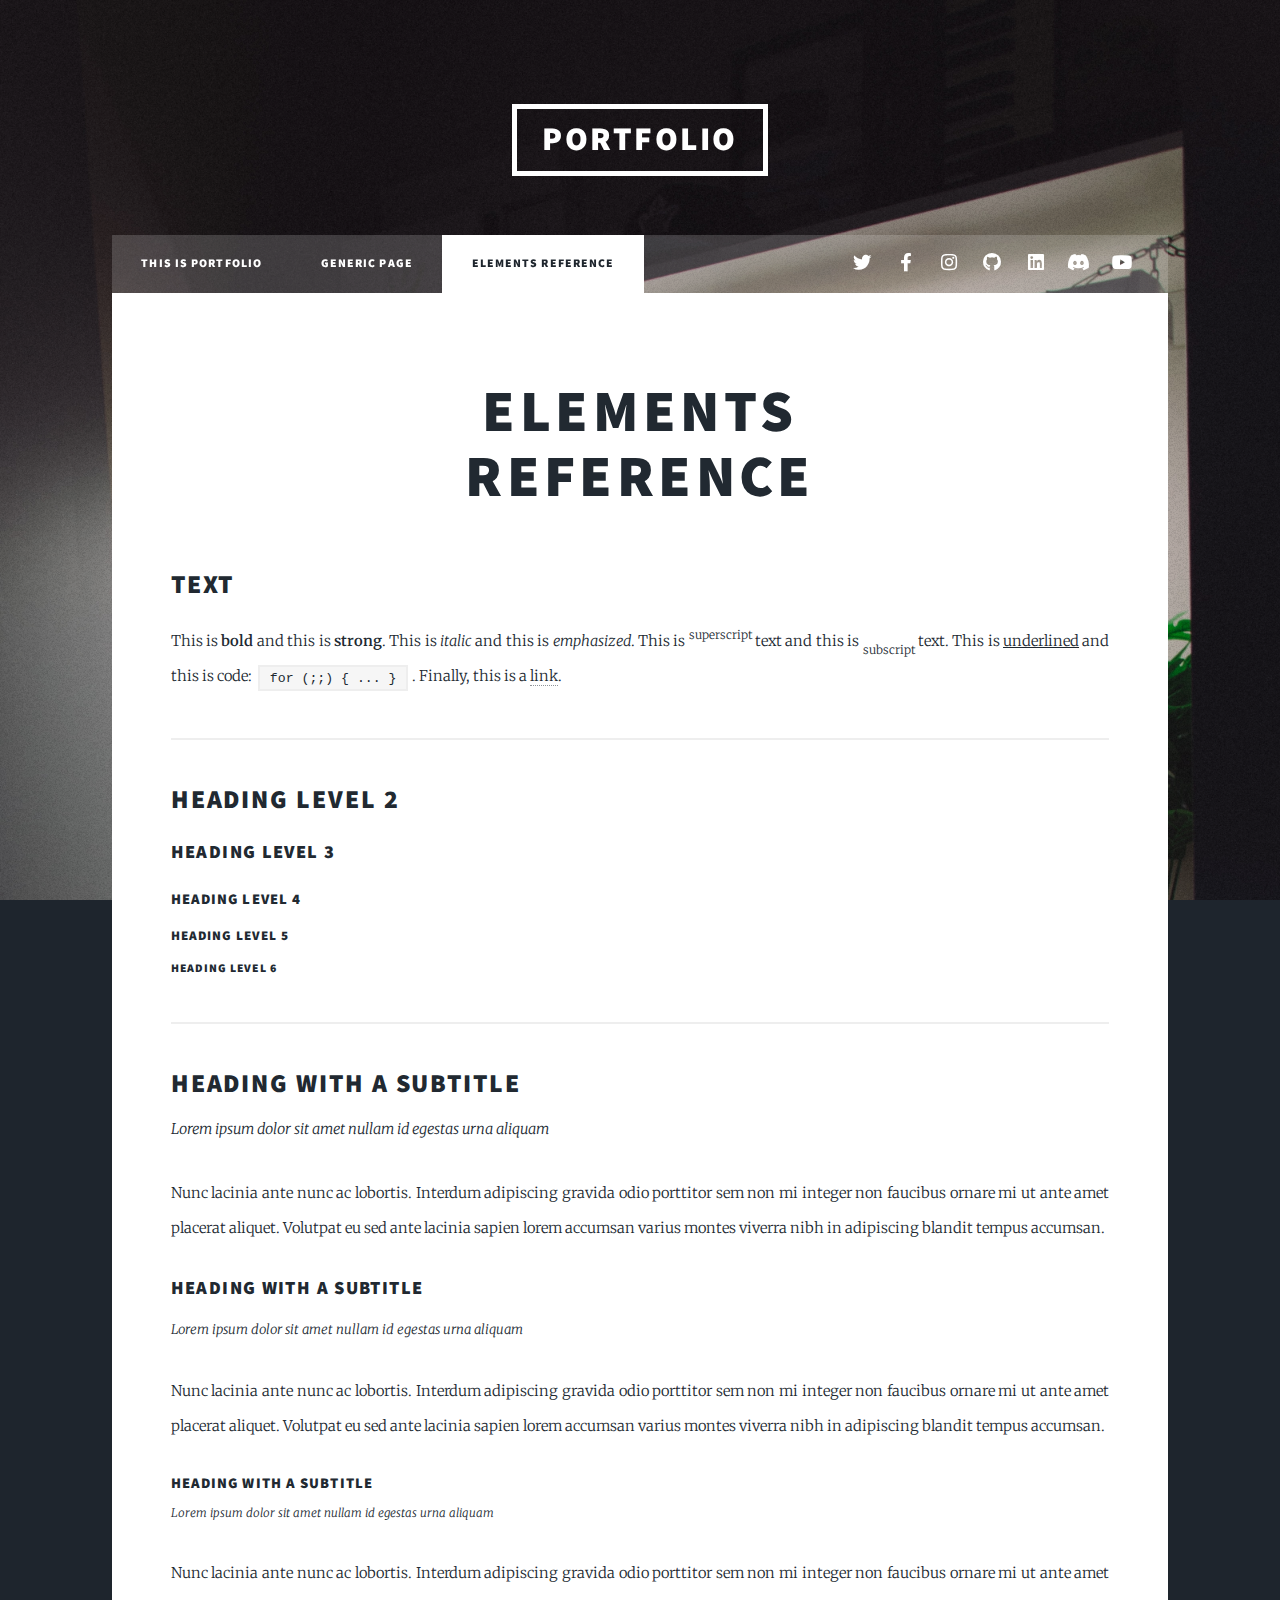
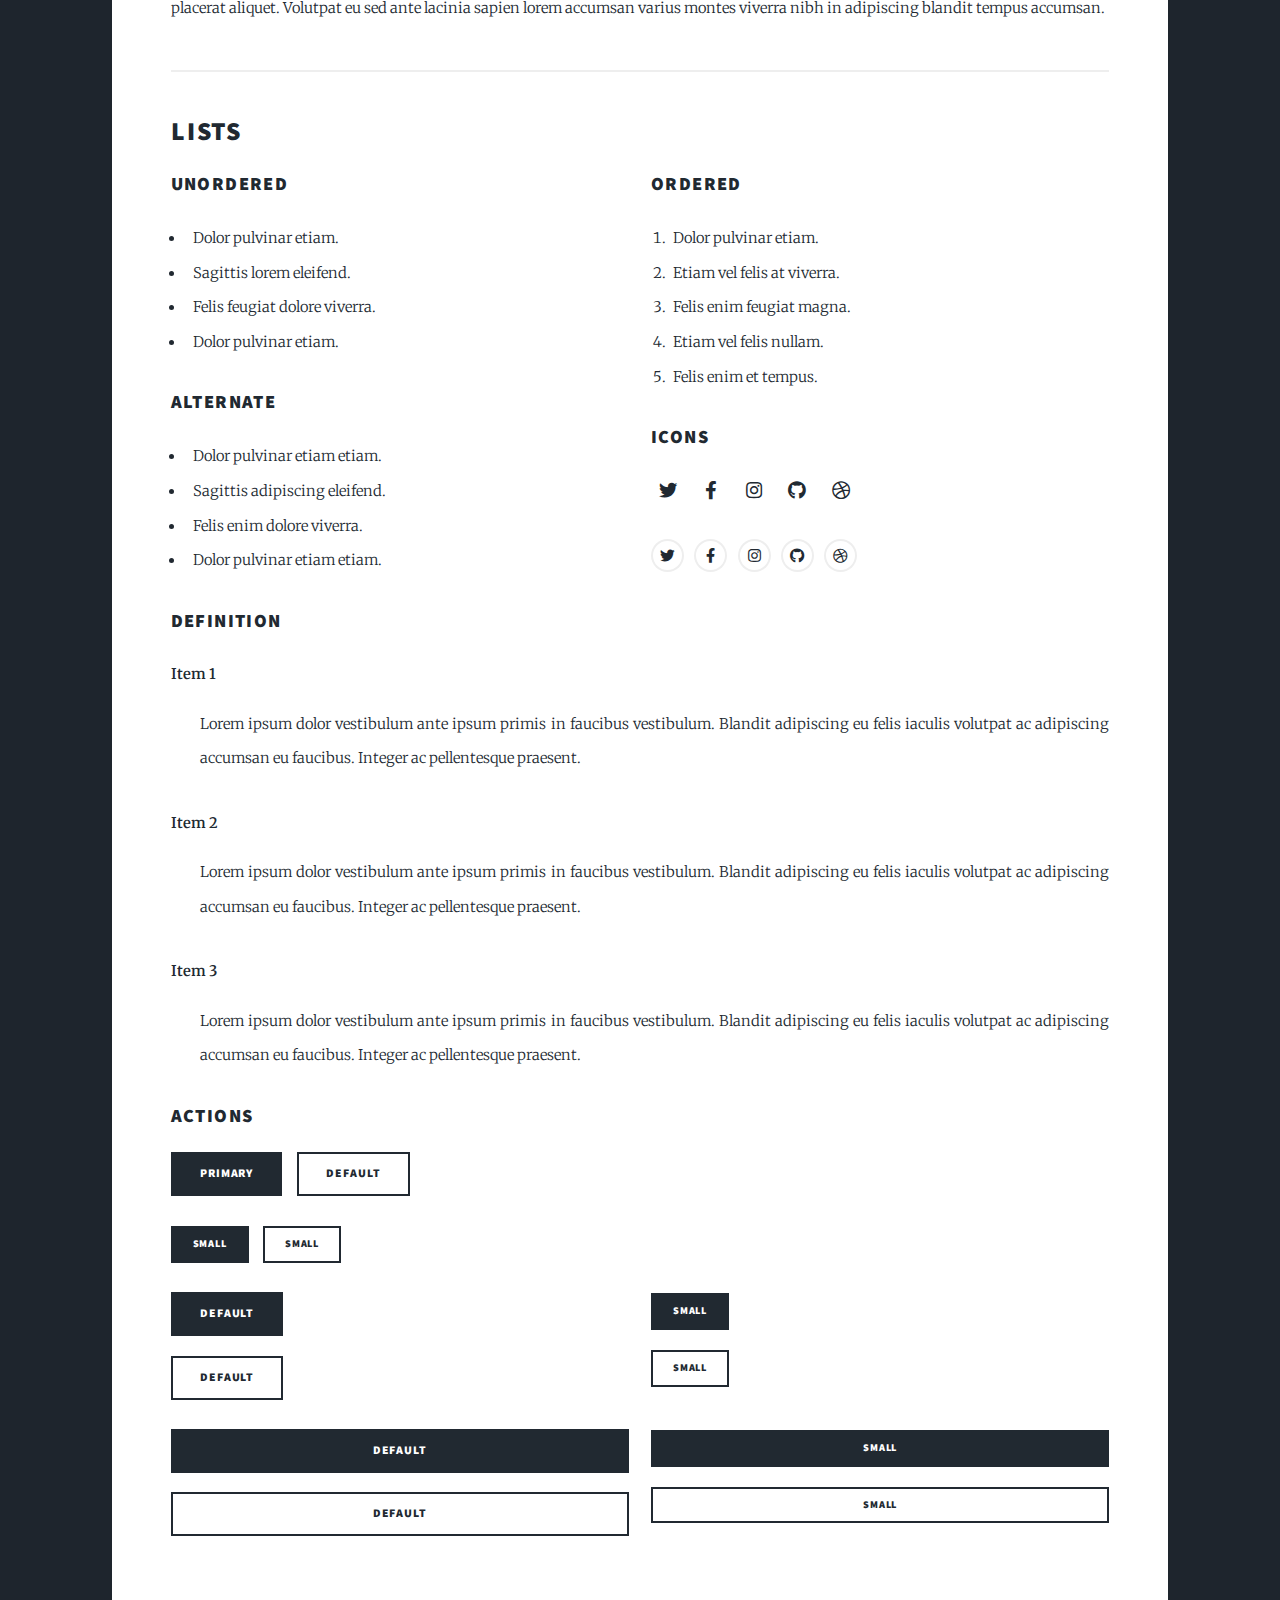
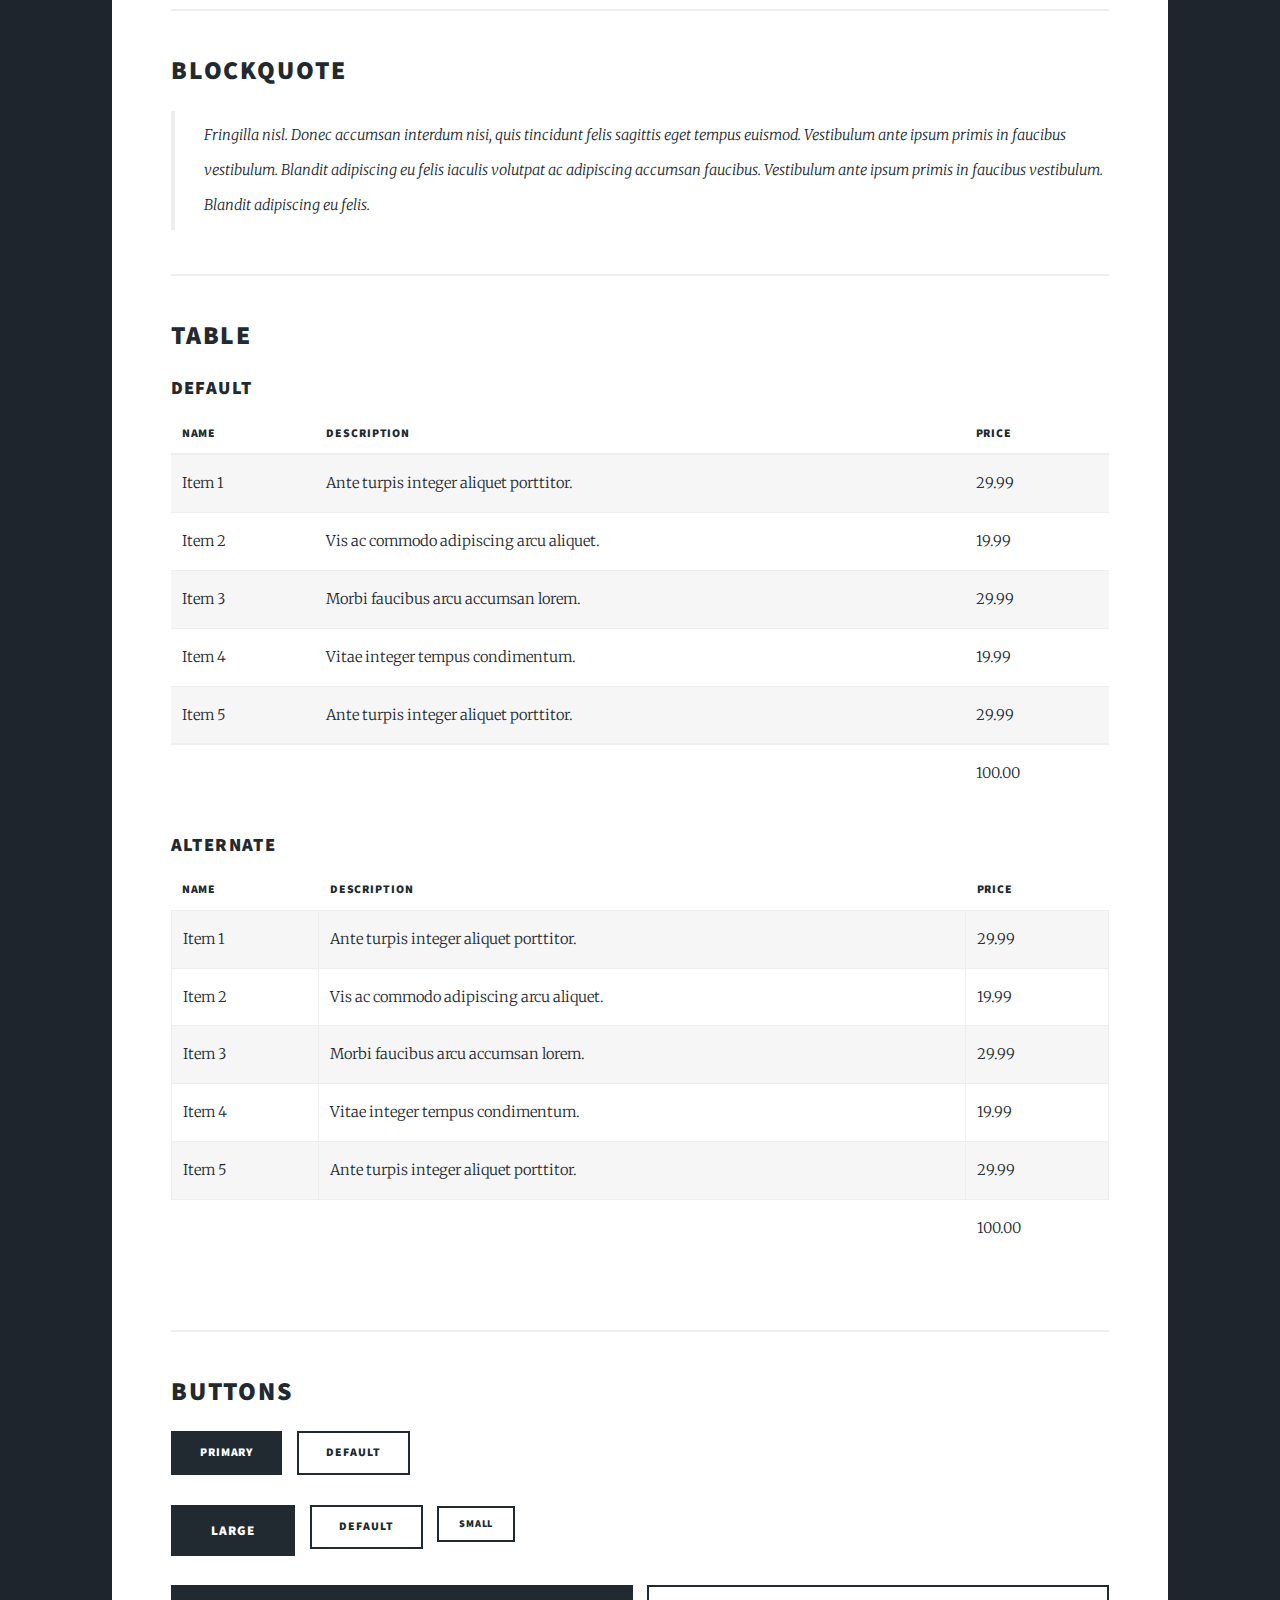
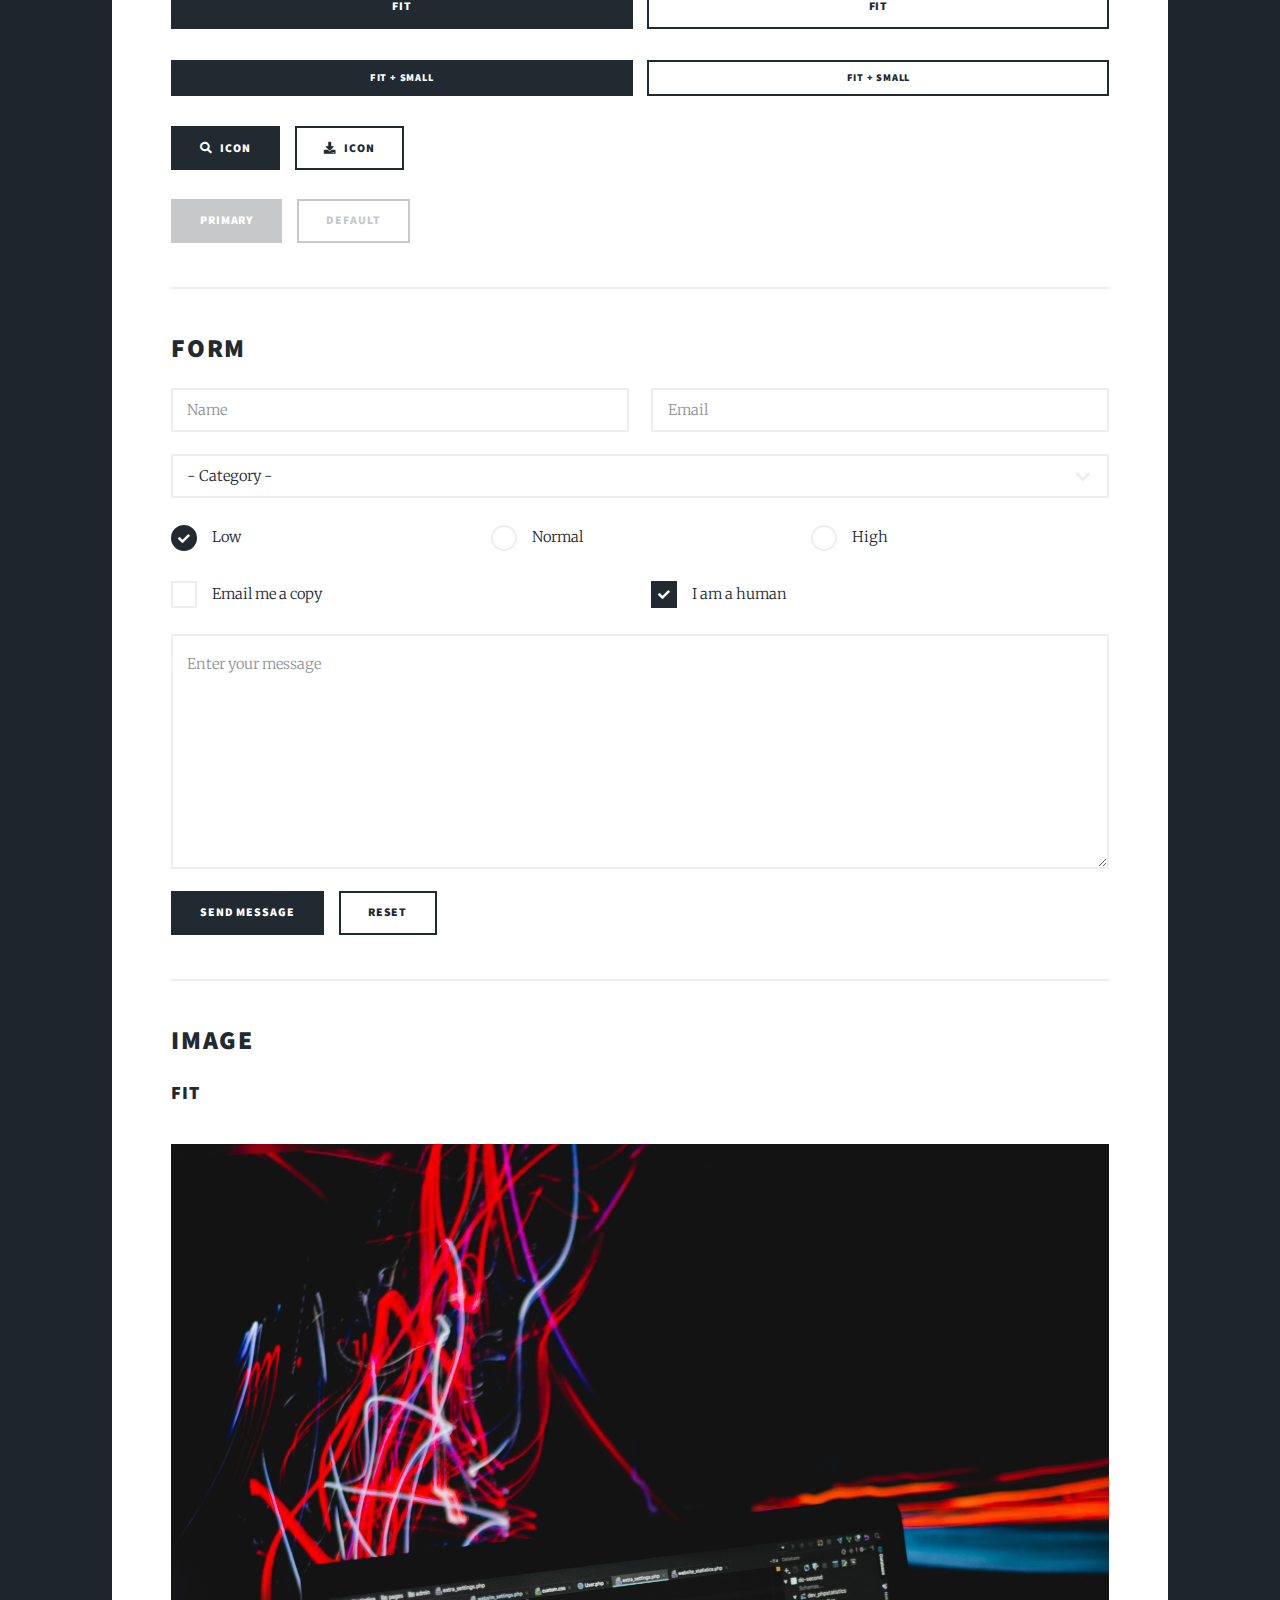
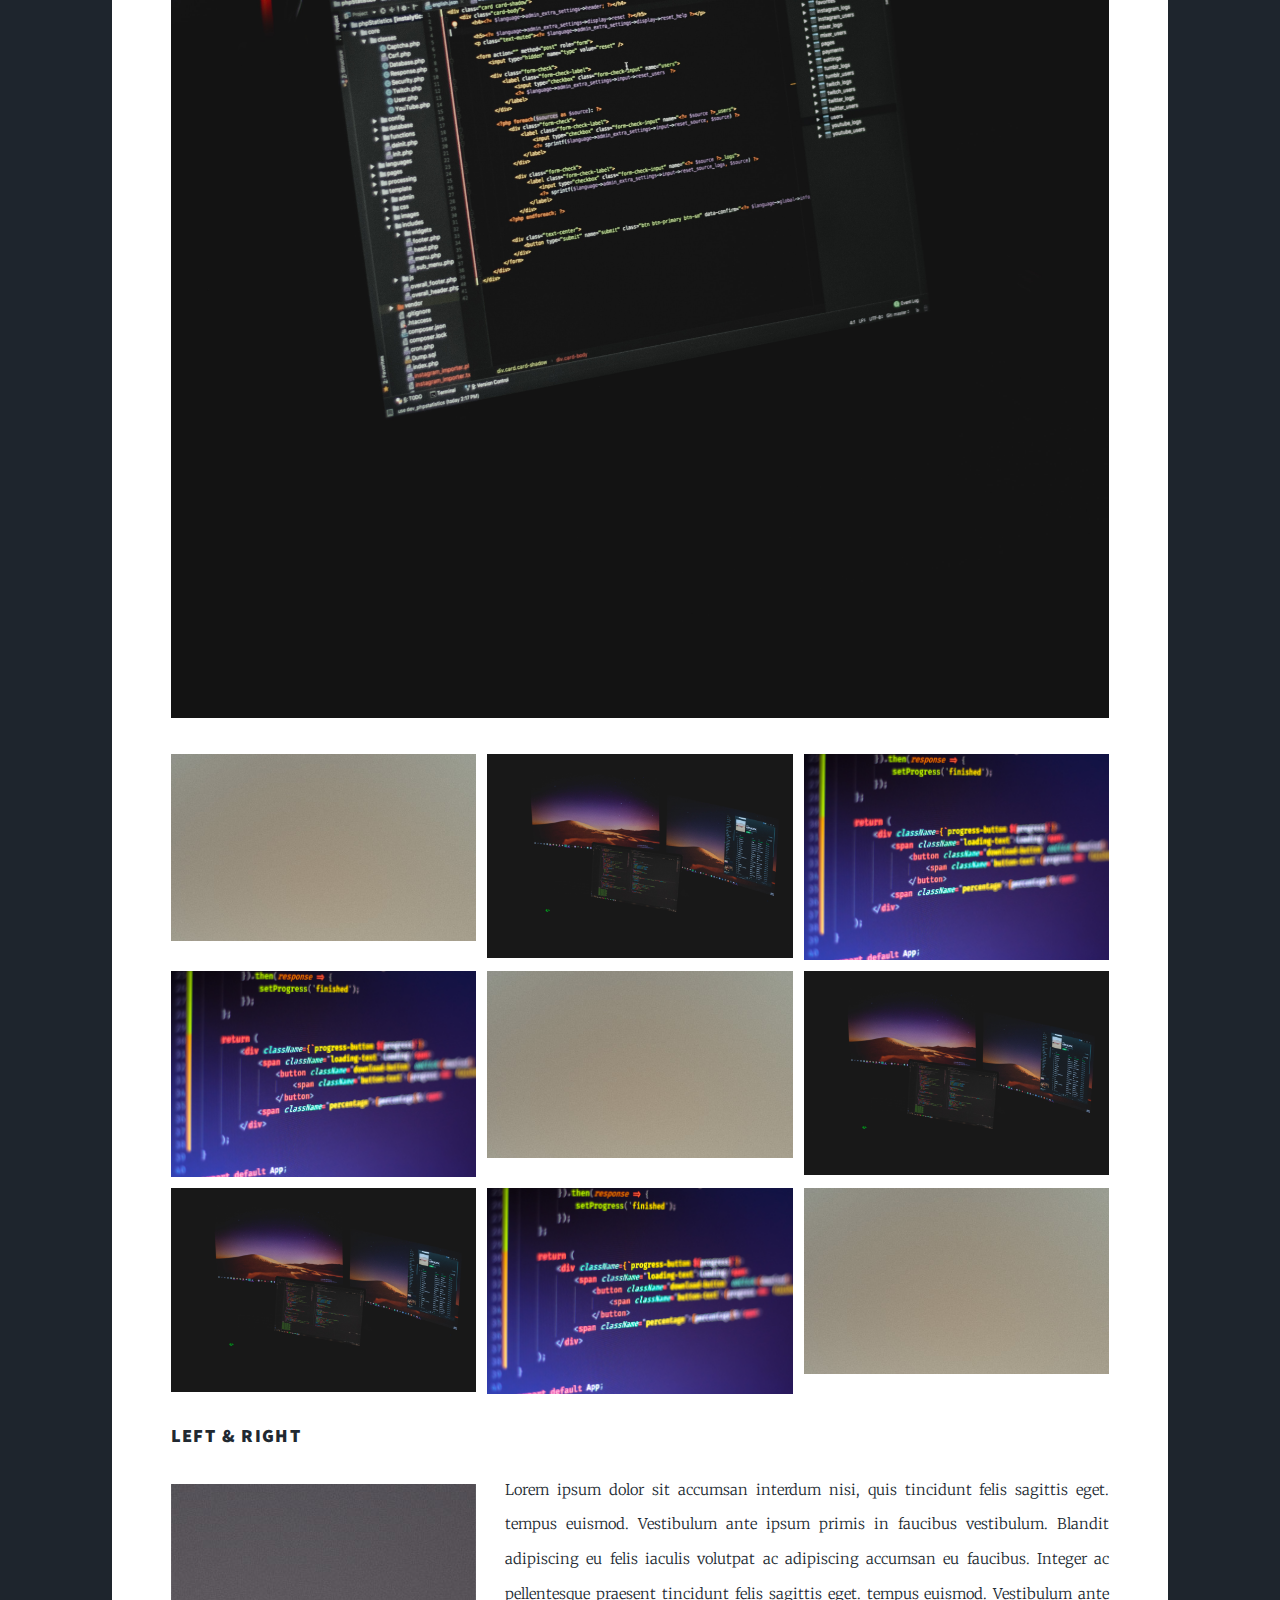
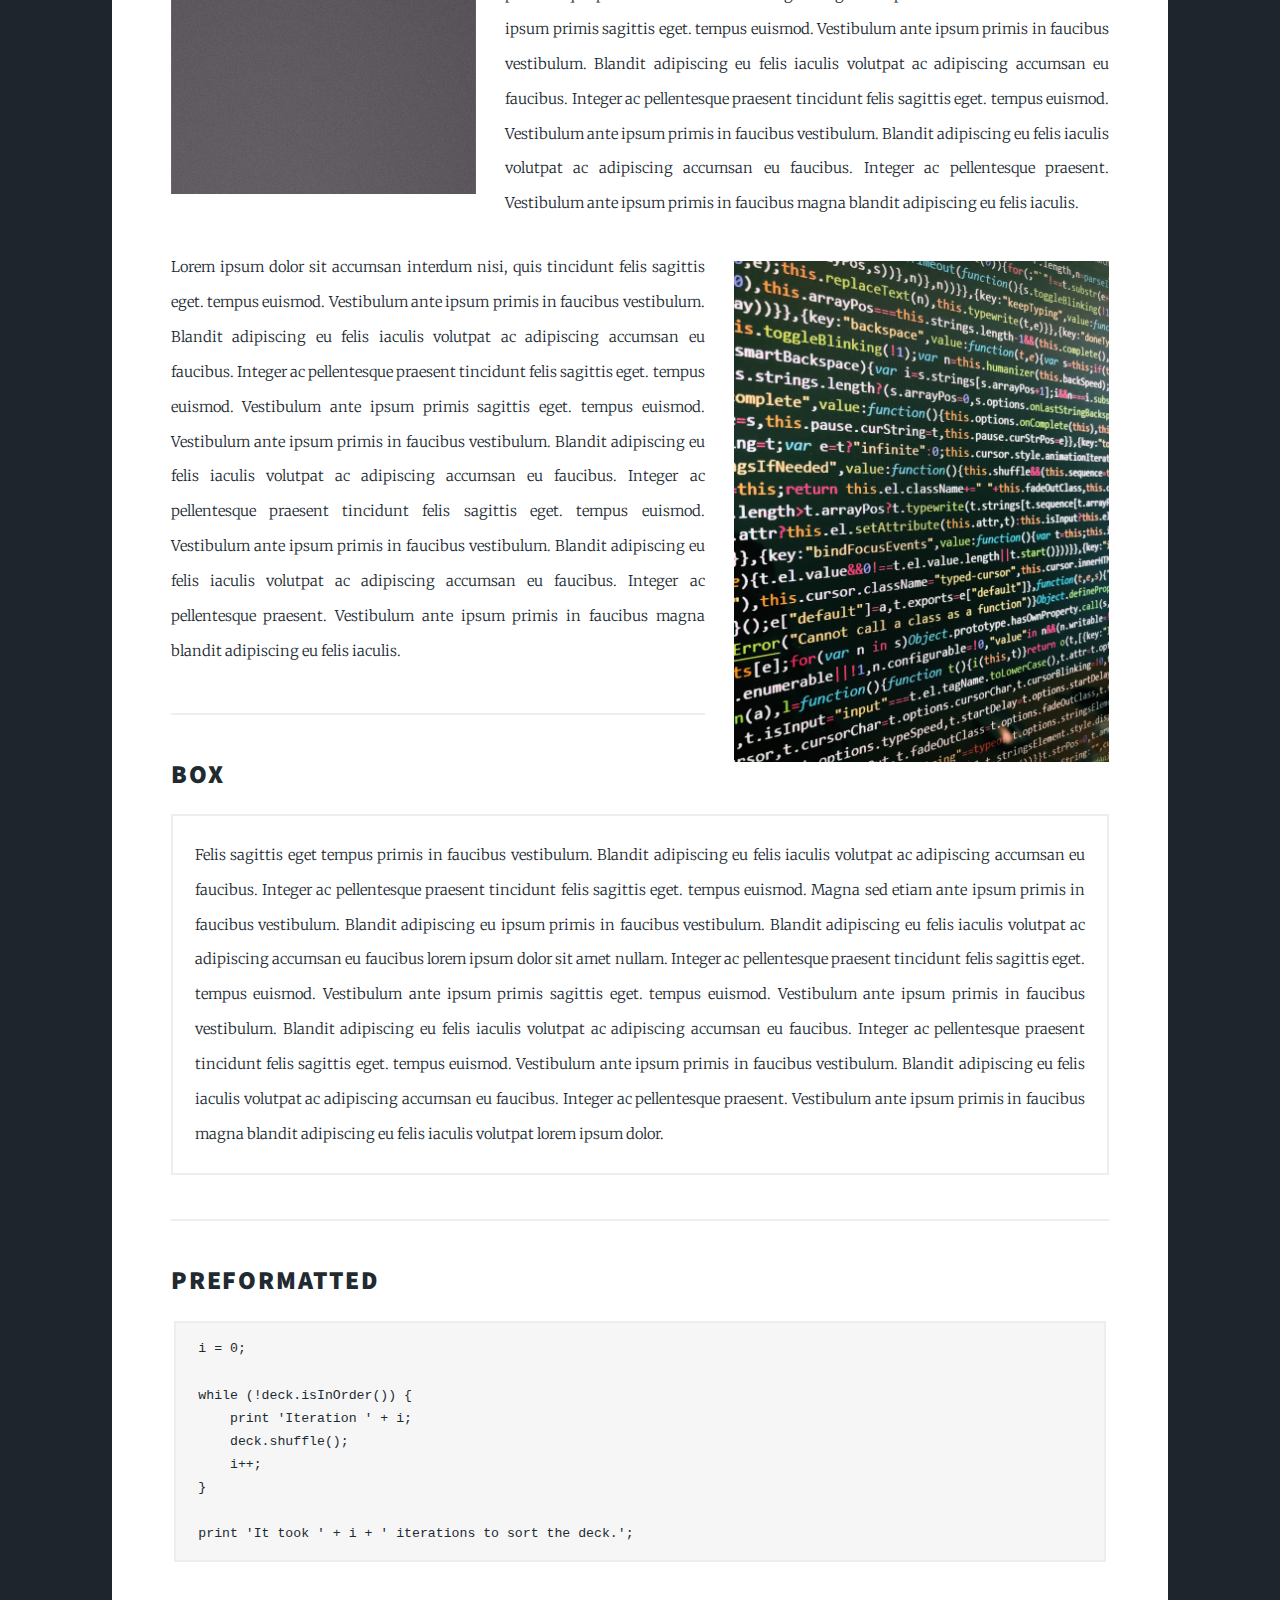
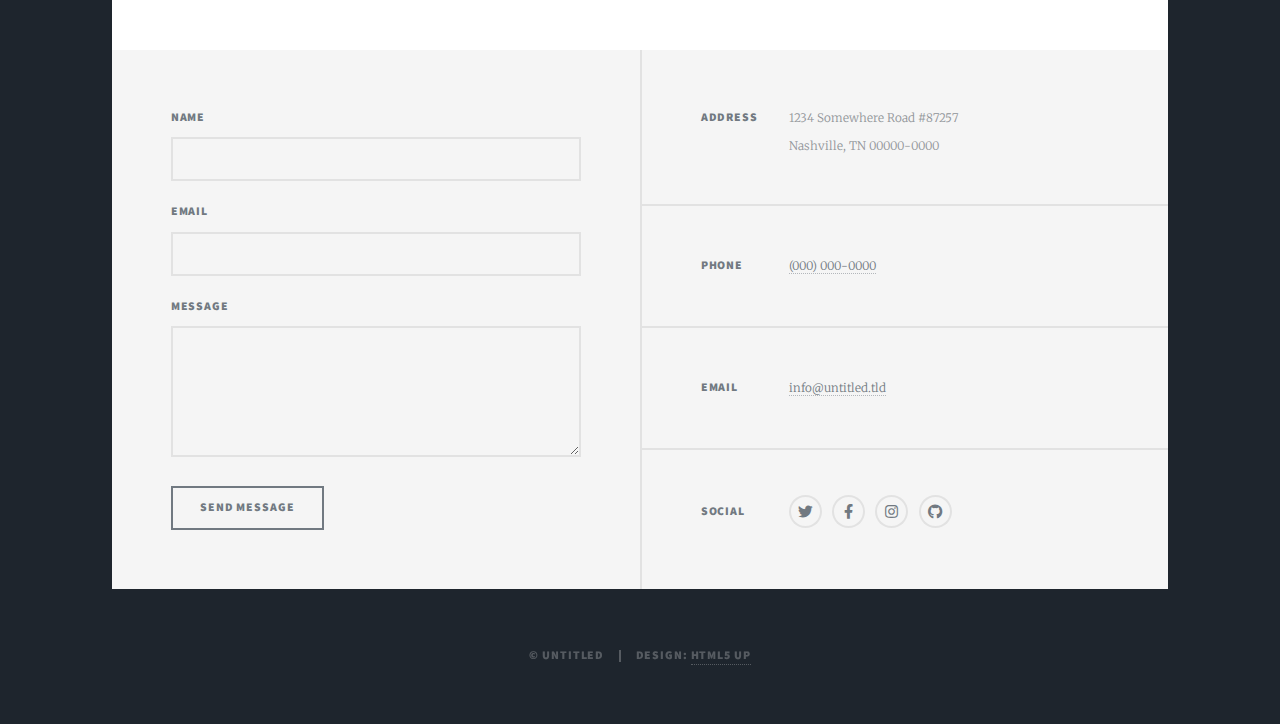
==== commit 2fa48fff: "Updated" ====
--- a/elements.html
+++ b/elements.html
@@ -30,10 +30,13 @@
 							<li class="active"><a href="elements.html">Elements Reference</a></li>
 						</ul>
 						<ul class="icons">
-							<li><a href="#" class="icon brands fa-twitter"><span class="label">Twitter</span></a></li>
-							<li><a href="#" class="icon brands fa-facebook-f"><span class="label">Facebook</span></a></li>
-							<li><a href="#" class="icon brands fa-instagram"><span class="label">Instagram</span></a></li>
-							<li><a href="#" class="icon brands fa-github"><span class="label">GitHub</span></a></li>
+									<li><a href="https://twitter.com/ed_re_bo" class="icon brands alt fa-twitter"><span class="label">Twitter</span></a></li>
+									<li><a href="https://www.facebook.com/eboattini/" class="icon brands alt fa-facebook-f"><span class="label">Facebook</span></a></li>
+									<li><a href="https://www.instagram.com/ed_re_bo" class="icon brands alt fa-instagram"><span class="label">Instagram</span></a></li>
+									<li><a href="https://github.com/Eduardoreisboattini" class="icon brands alt fa-github"><span class="label">GitHub</span></a></li>
+									<li><a href="https://www.linkedin.com/in/eduardoreisboattini/" class="icon brands alt fa-linkedin"><span class="label">Linkedin</span></a></li>
+									<li><a href="https://https://discord.gg/tgUv67yD"" class="icon brands alt fa-discord"><span class="label">Discord</span></a></li>
+									<li><a href="https://www.youtube.com/@KALISHworld/"" class="icon brands alt fa-youtube"><span class="label">Youtube</span></a></li>
 						</ul>
 					</nav>
 
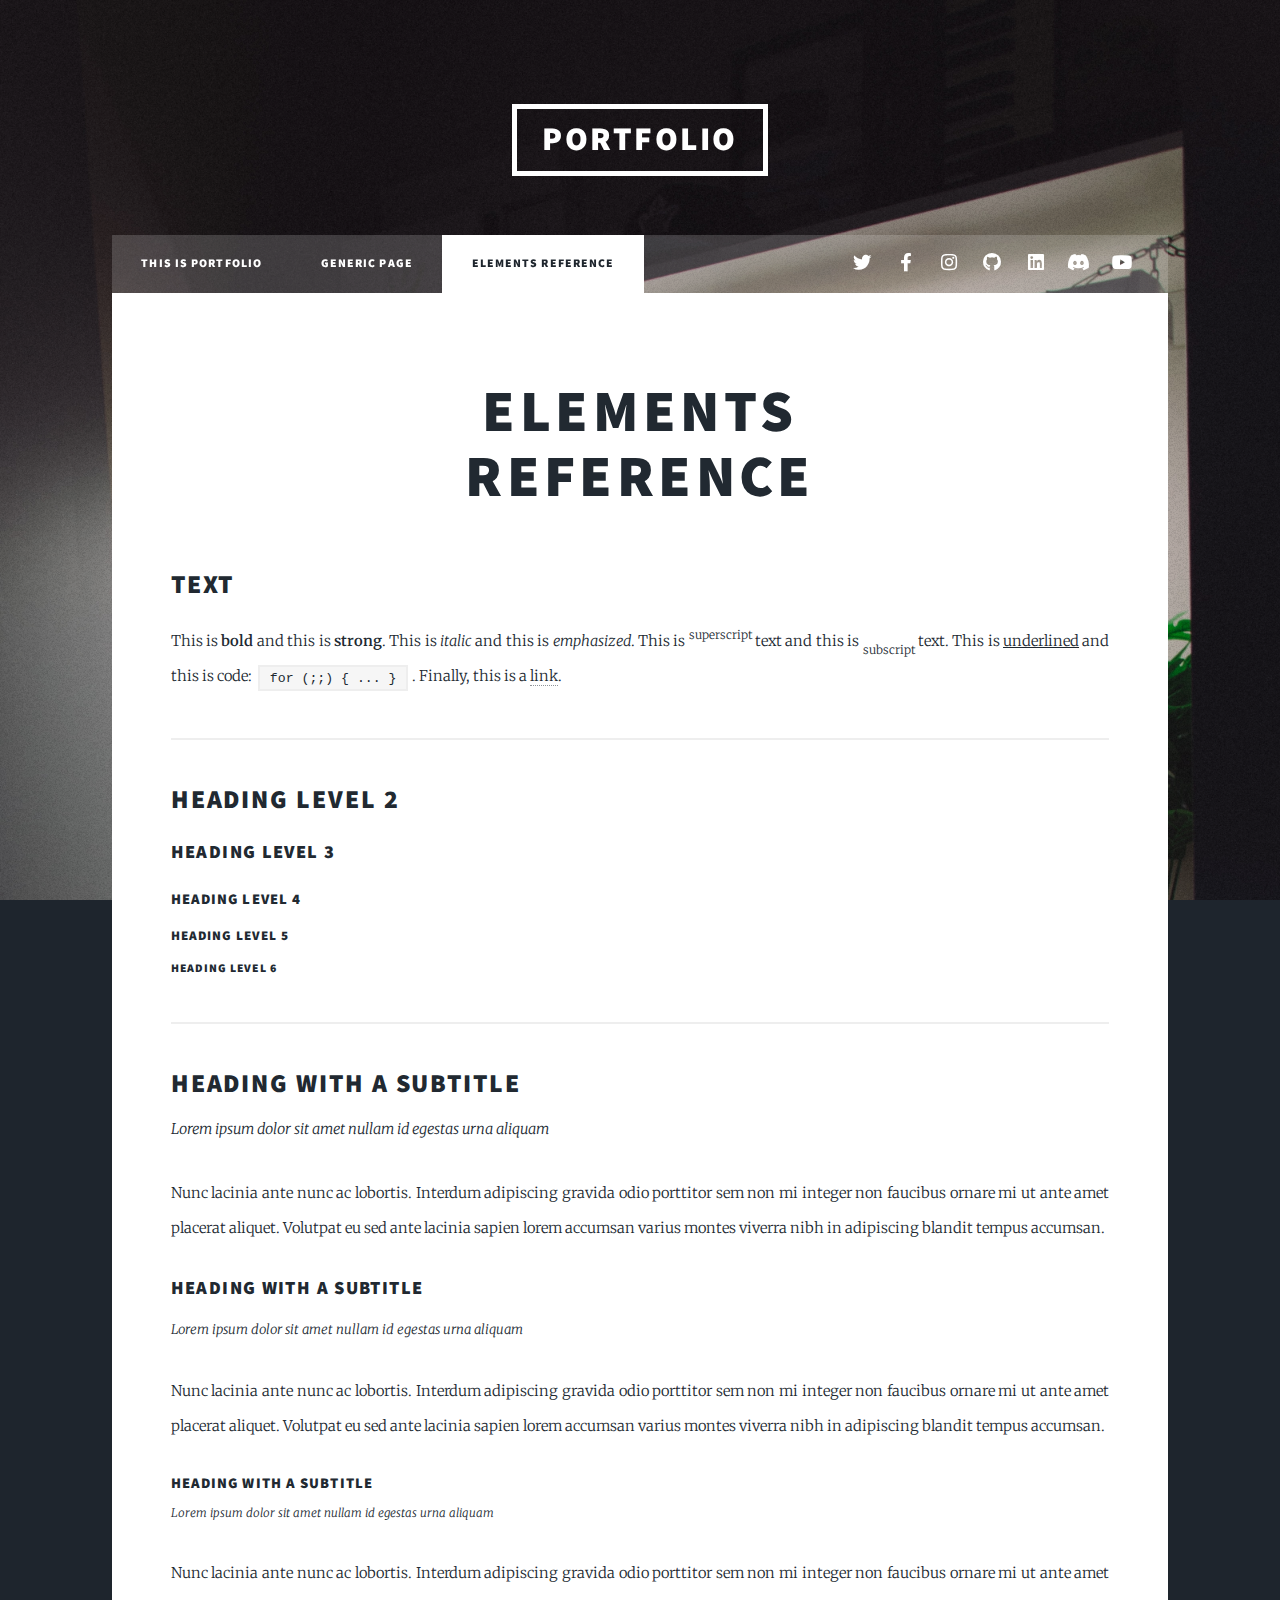
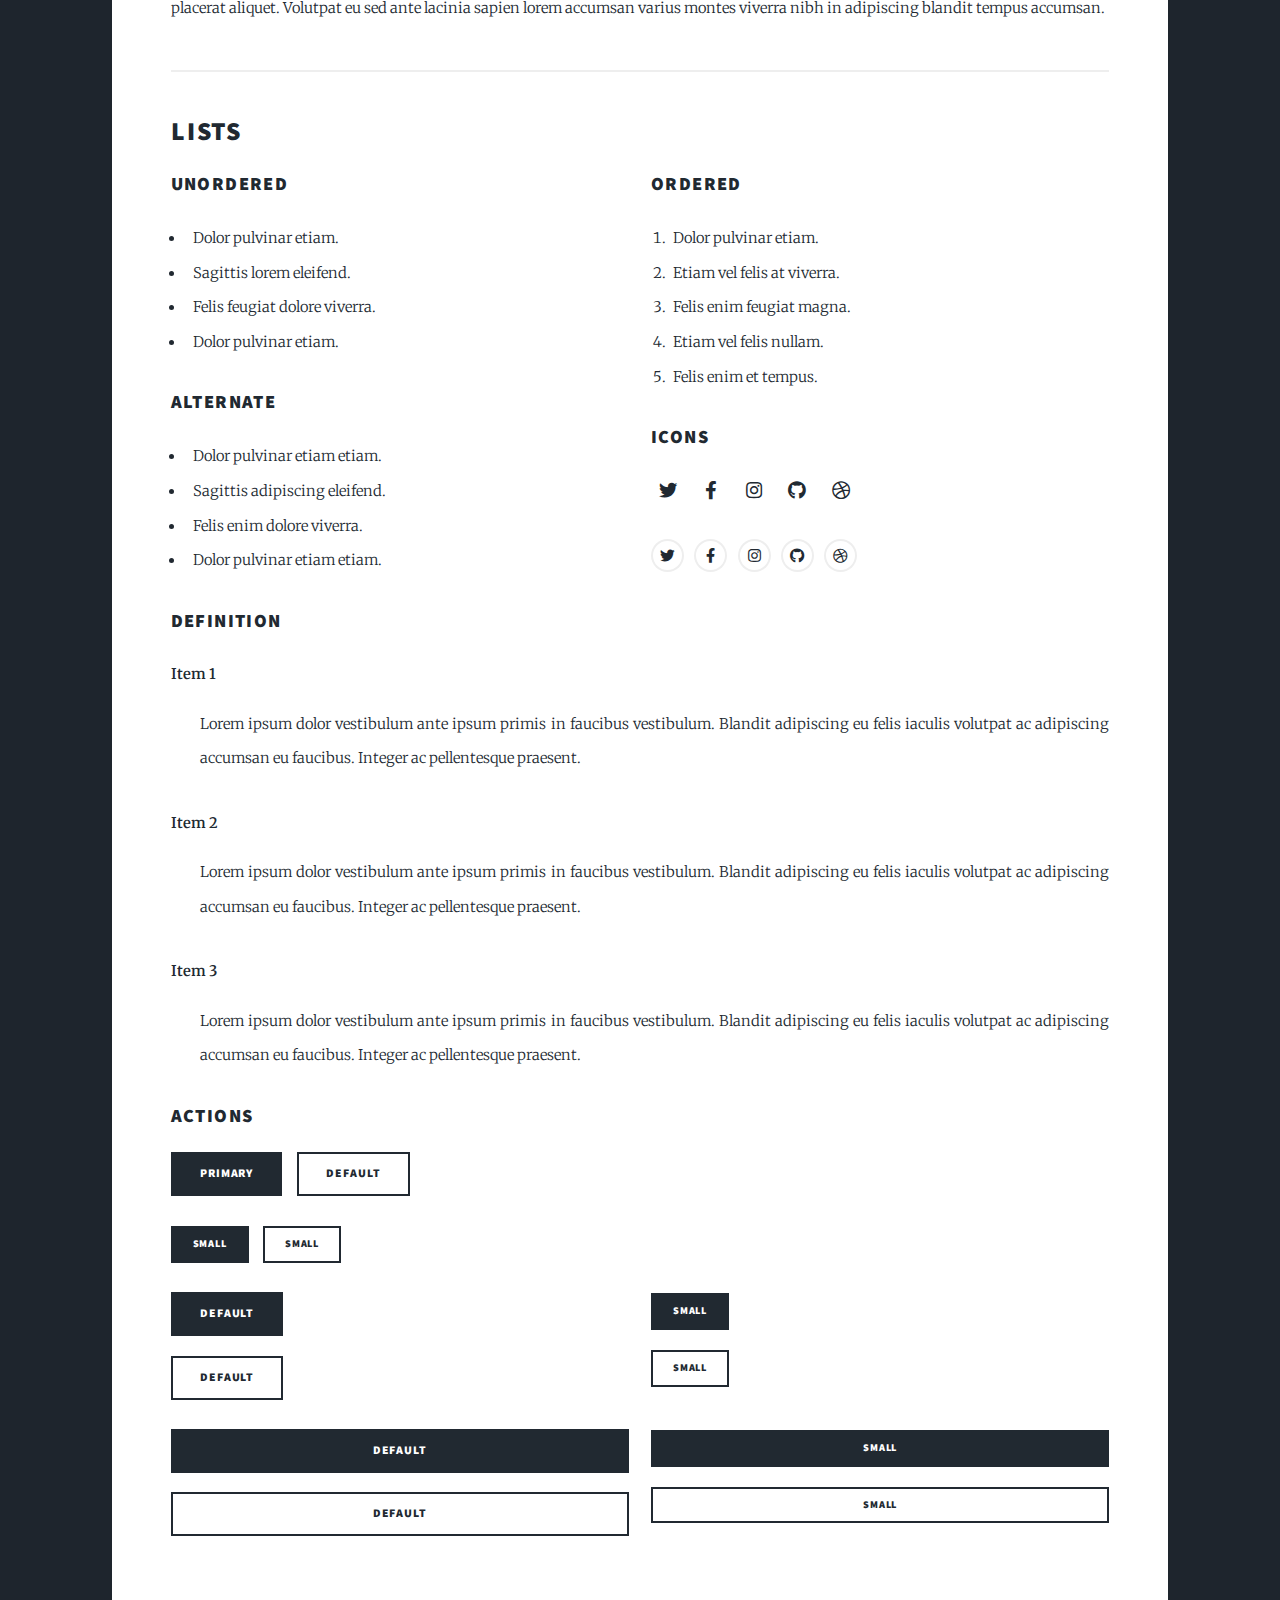
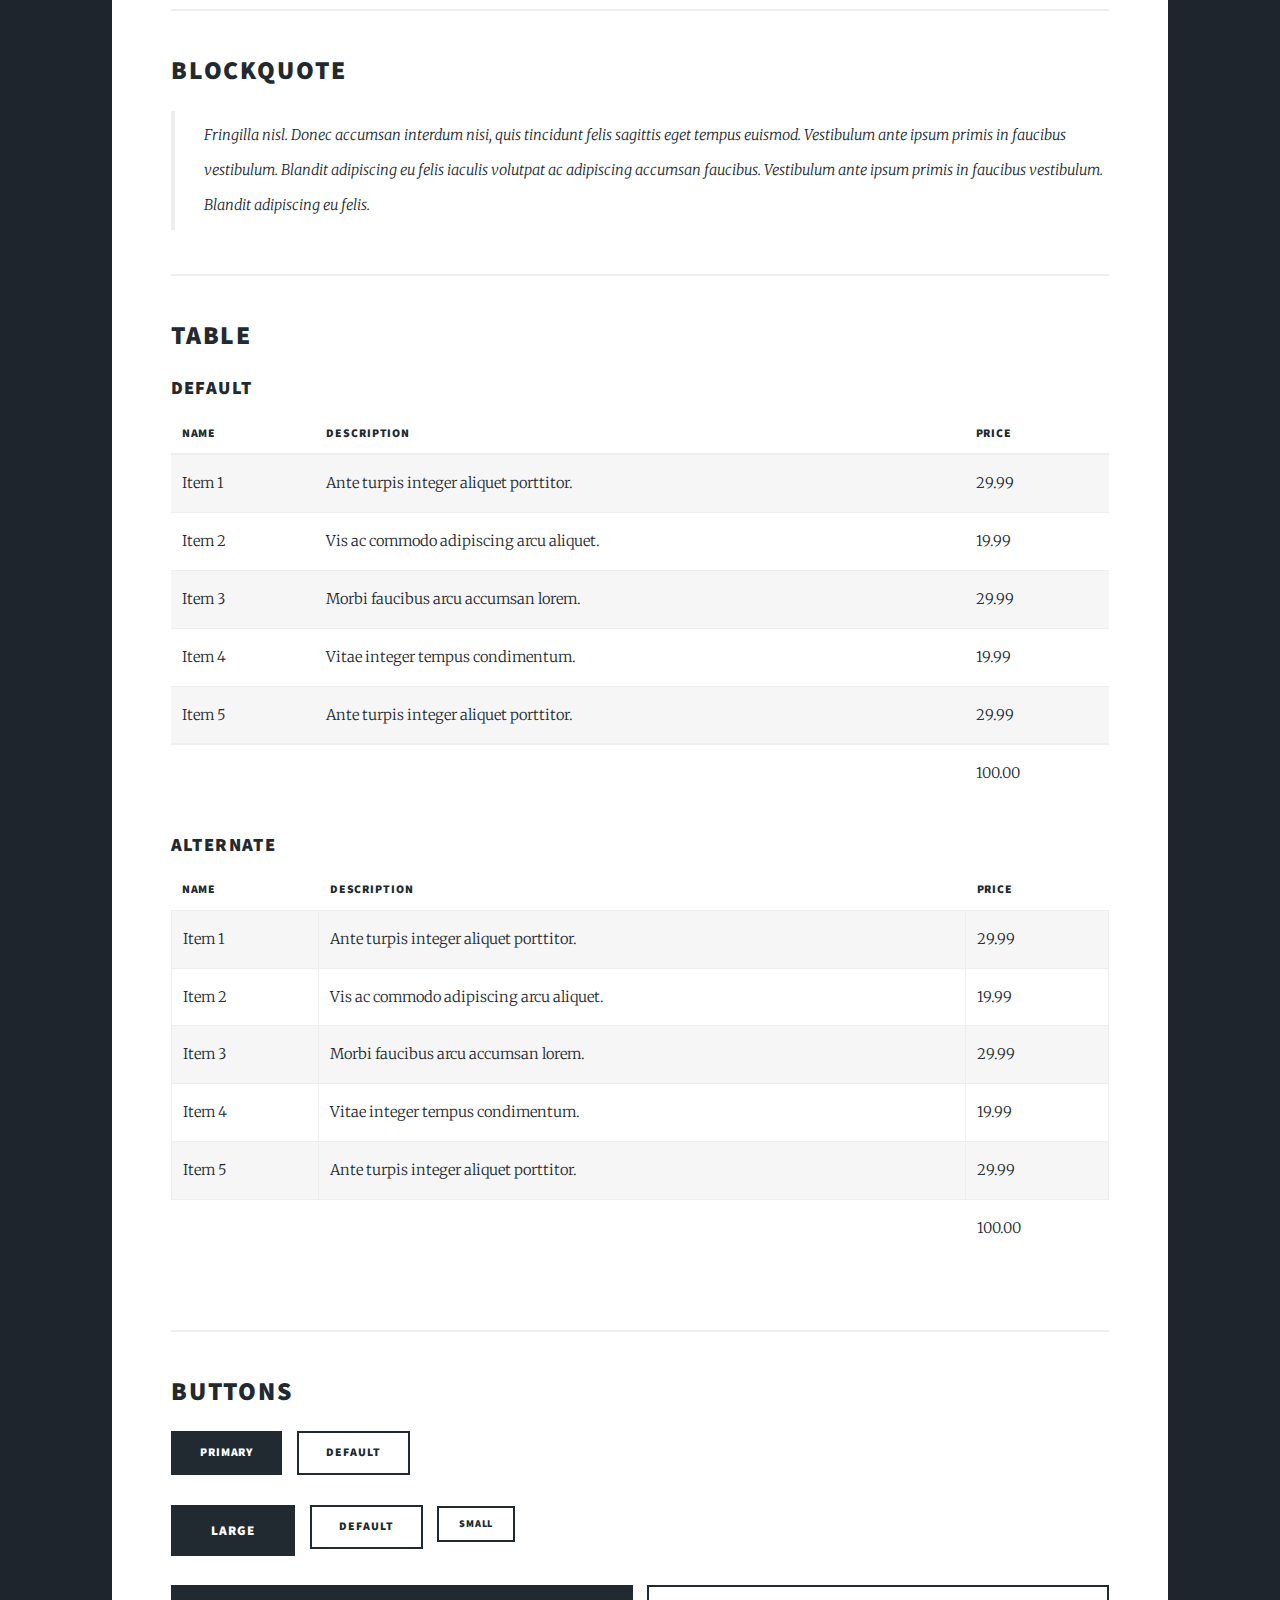
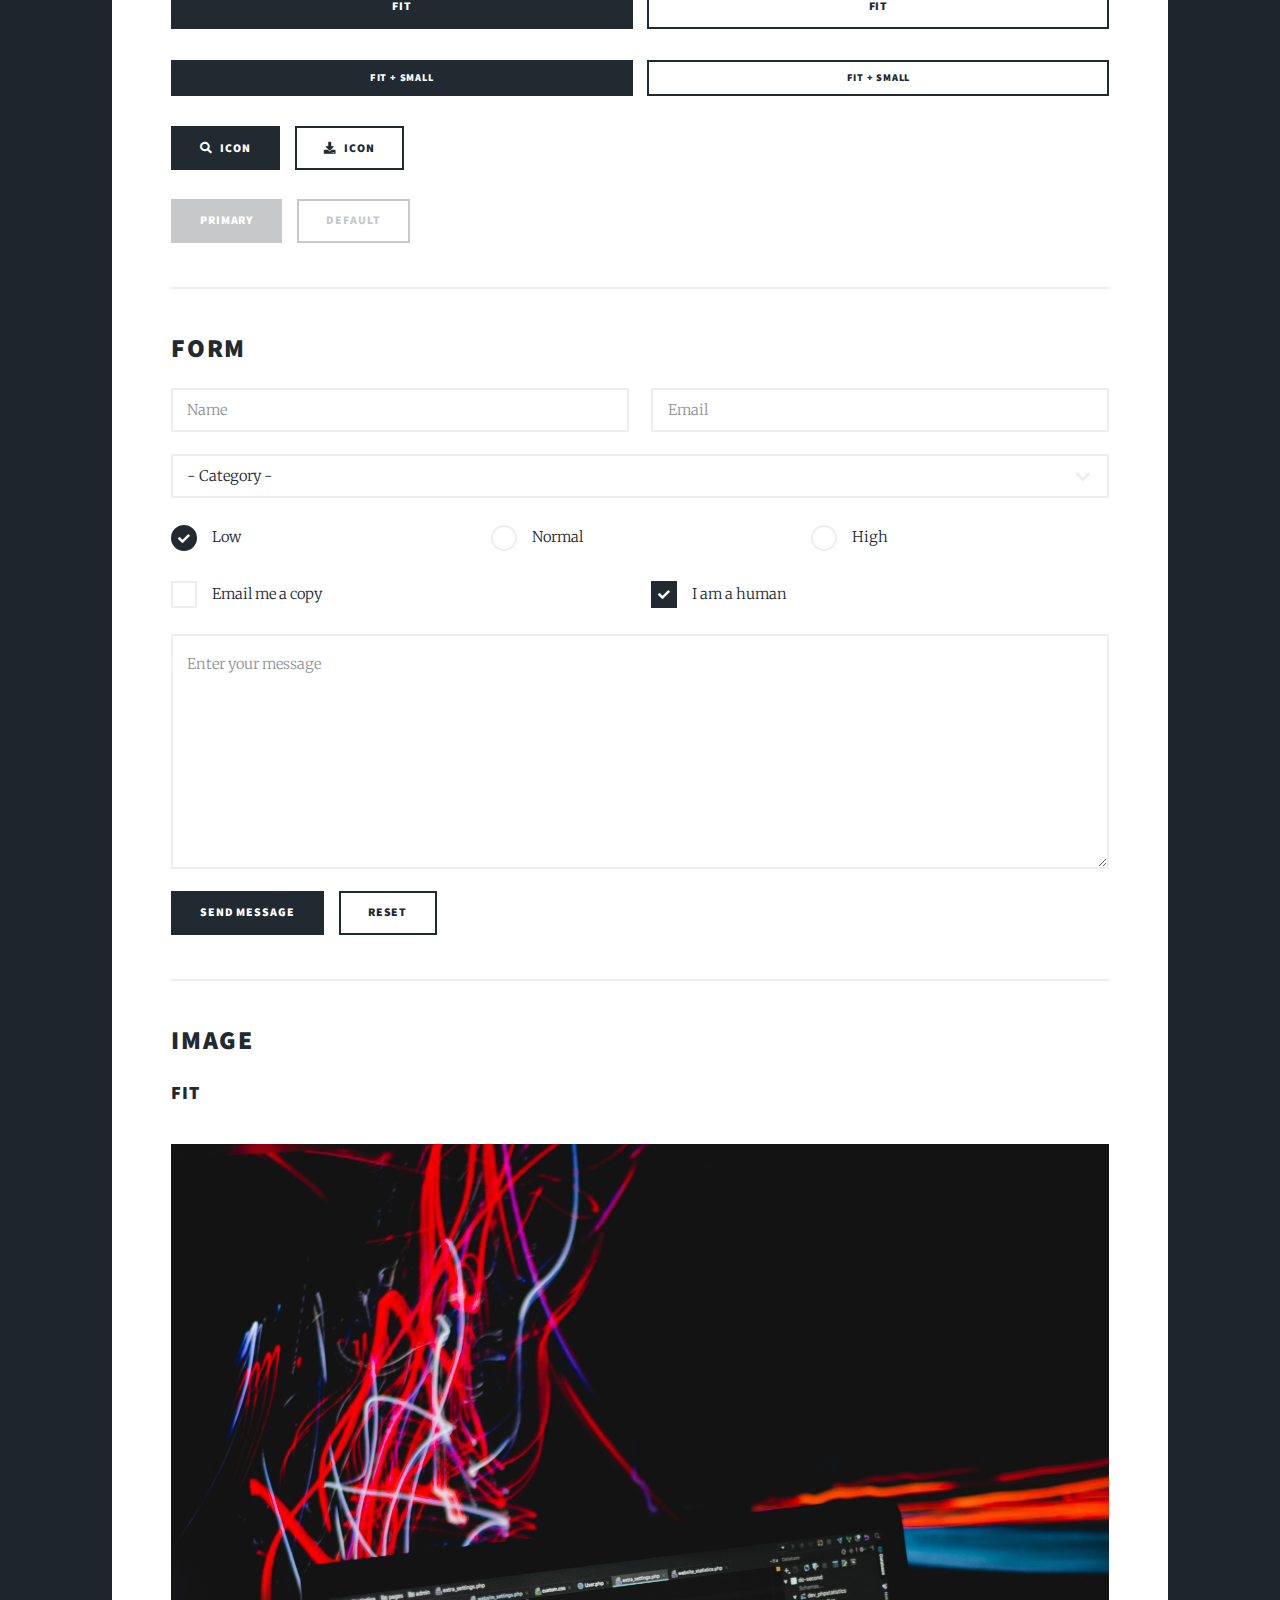
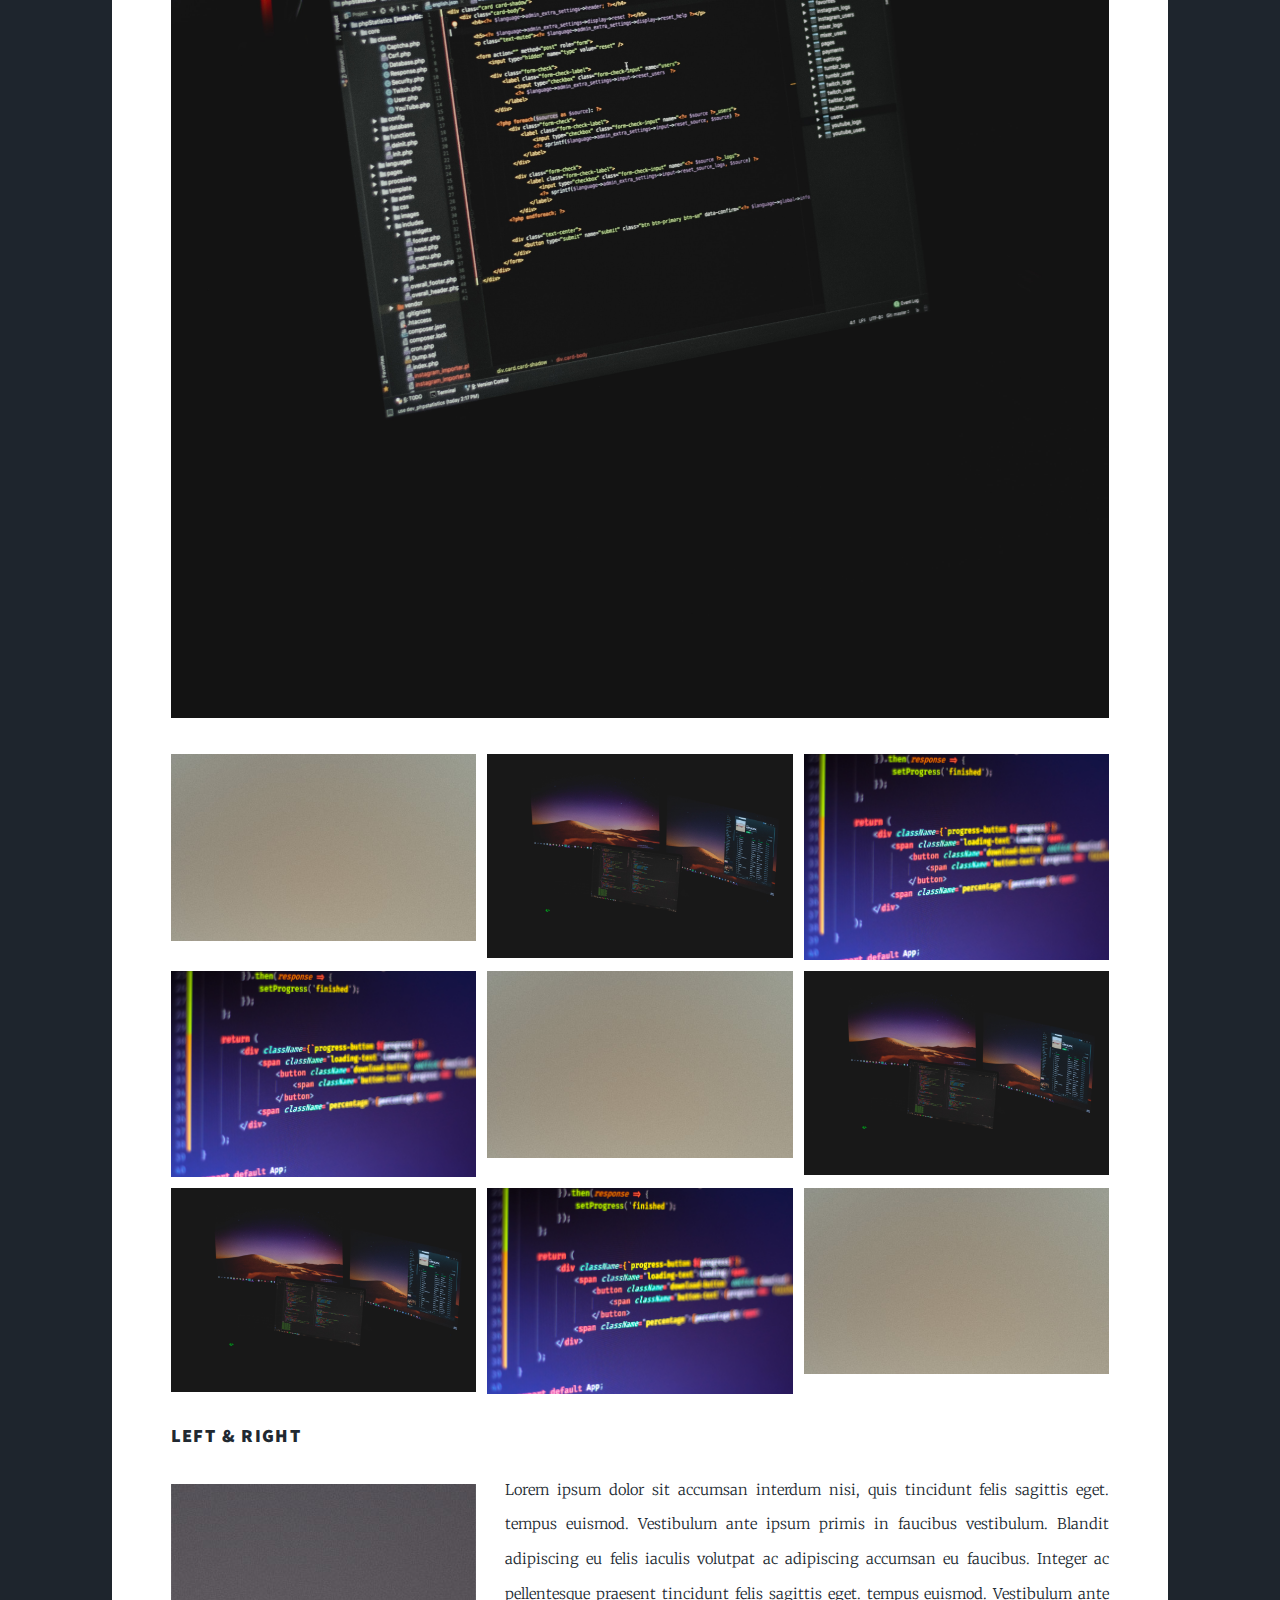
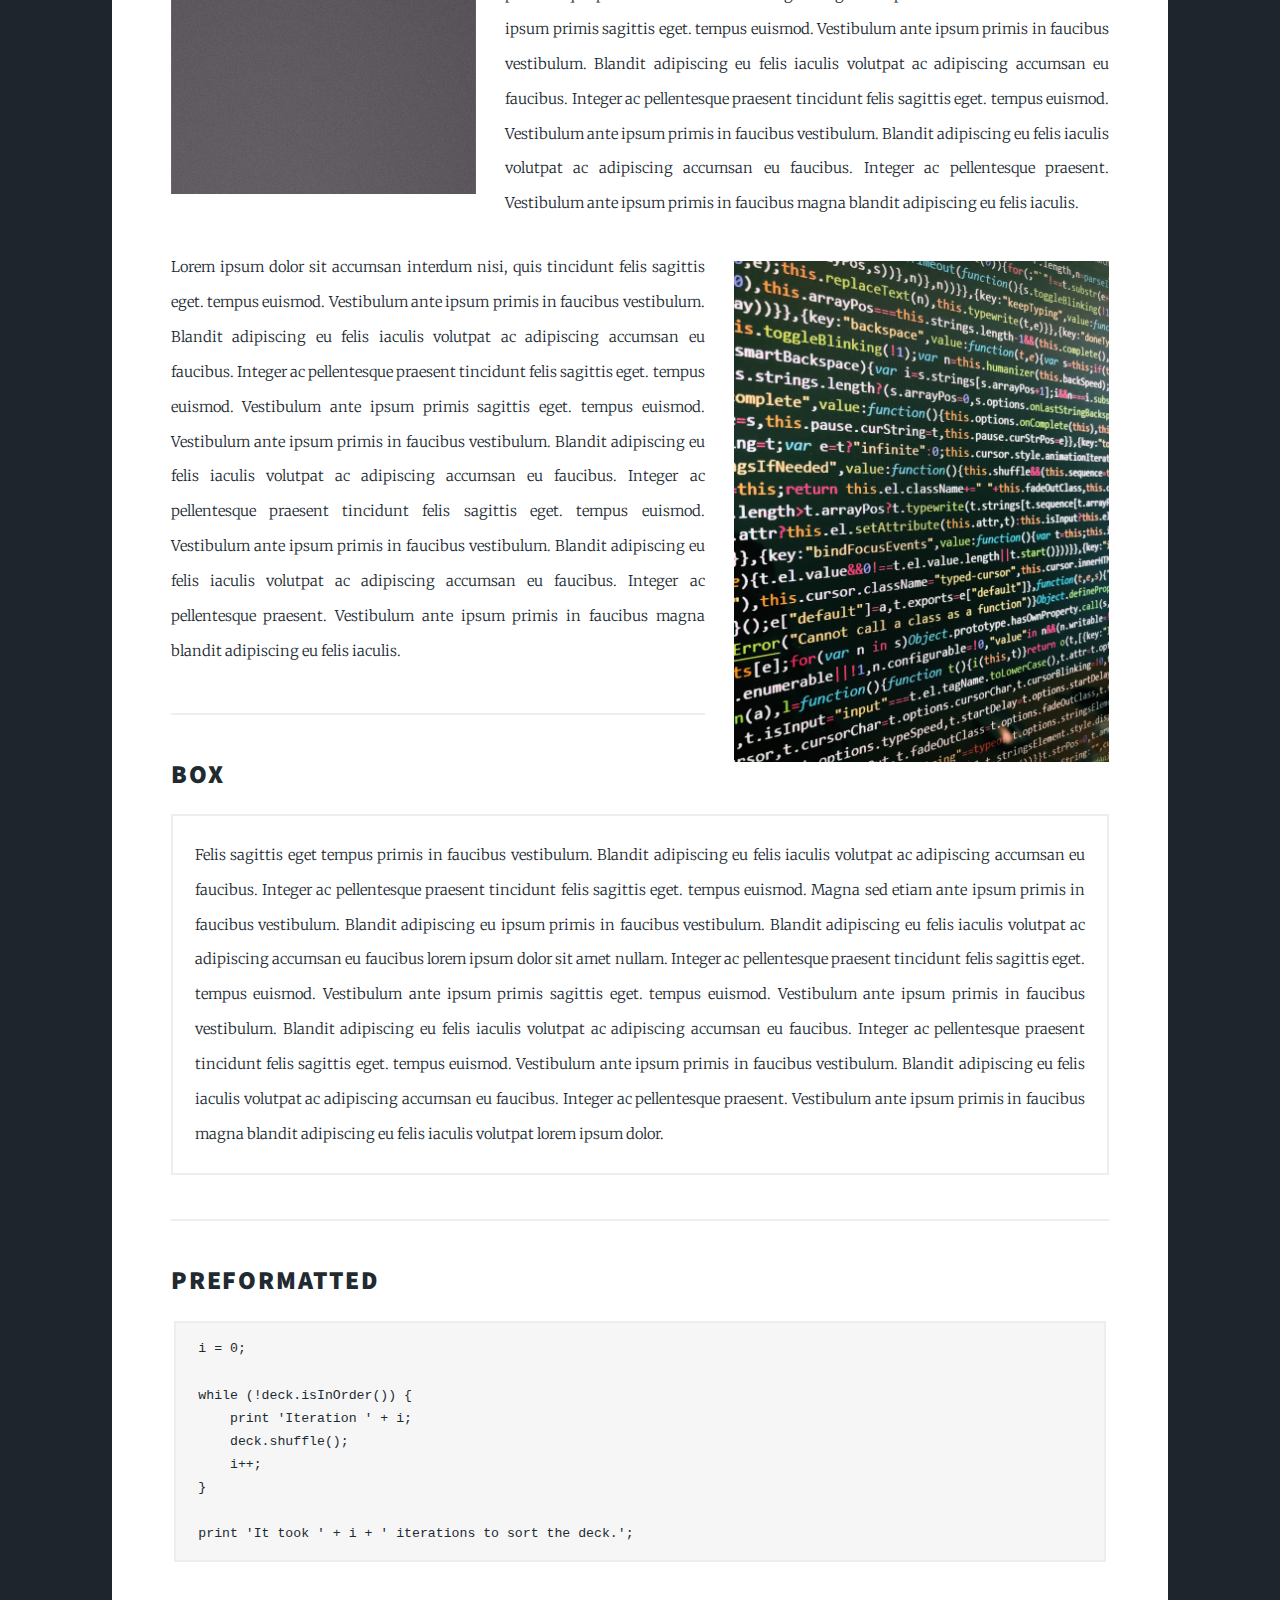
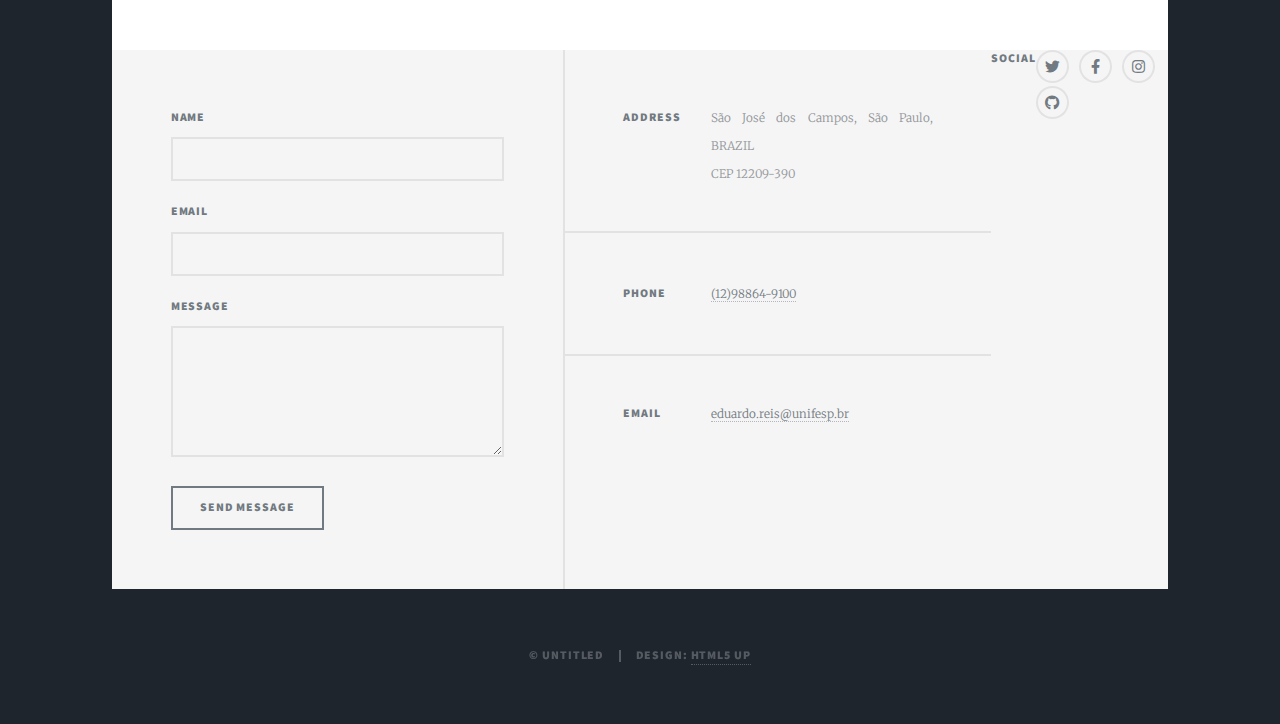
==== commit cf60b46e: "Updated" ====
--- a/elements.html
+++ b/elements.html
@@ -1,9 +1,7 @@
 <!DOCTYPE HTML>
 <!--
 	PORTFOLIO by Eduardo Reis Boattini
-	html5up.net | @ajlkn
-	Free for personal and commercial use under the CCA 3.0 license (html5up.net/license)
--->
+	-->
 <html>
 	<head>
 		<title>Elements Reference - PORTFOLIO by Eduardo Reis Boattini</title>
@@ -435,7 +433,7 @@
 				<!-- Footer -->
 					<footer id="footer">
 						<section>
-							<form method="post" action="#">
+							<form method="post" action="mailto:eduardo.reis@unifesp.br">
 								<div class="fields">
 									<div class="field">
 										<label for="name">Name</label>
@@ -458,18 +456,19 @@
 						<section class="split contact">
 							<section class="alt">
 								<h3>Address</h3>
-								<p>1234 Somewhere Road #87257<br />
-								Nashville, TN 00000-0000</p>
+								<p>São José dos Campos, São Paulo, BRAZIL<br />
+								CEP 12209-390</p>
 							</section>
 							<section>
 								<h3>Phone</h3>
-								<p><a href="#">(000) 000-0000</a></p>
+								<p><a href="#">(12)98864-9100</a></p>
 							</section>
 							<section>
 								<h3>Email</h3>
-								<p><a href="#">info@untitled.tld</a></p>
+								<p><a href="#">eduardo.reis@unifesp.br</a></p>
 							</section>
-							<section>
+						</section>
+						
 								<h3>Social</h3>
 								<ul class="icons alt">
 									<li><a href="#" class="icon brands alt fa-twitter"><span class="label">Twitter</span></a></li>
--- a/assets/css/main.css
+++ b/assets/css/main.css
@@ -1,10 +1,8 @@
 @import url(fontawesome-all.min.css);
 @import url("https://fonts.googleapis.com/css?family=Merriweather:300,700,300italic,700italic|Source+Sans+Pro:900");
 
-/*
-	Massively by HTML5 UP
-	html5up.net | @ajlkn
-	Free for personal and commercial use under the CCA 3.0 license (html5up.net/license)
+/*
+	Free for personal and commercial use under the CCA 3.0 license (html5up.net/license)
 */
 
 html, body, div, span, applet, object,
--- a/assets/css/noscript.css
+++ b/assets/css/noscript.css
@@ -1,9 +1,8 @@
 @import url(font-awesome.min.css);
 
-/*
-	Massively by HTML5 UP
-	html5up.net | @ajlkn
-	Free for personal and commercial use under the CCA 3.0 license (html5up.net/license)
+/*
+
+	Free for personal and commercial use under the CCA 3.0 license (html5up.net/license)
 */
 
 /* Wrapper */
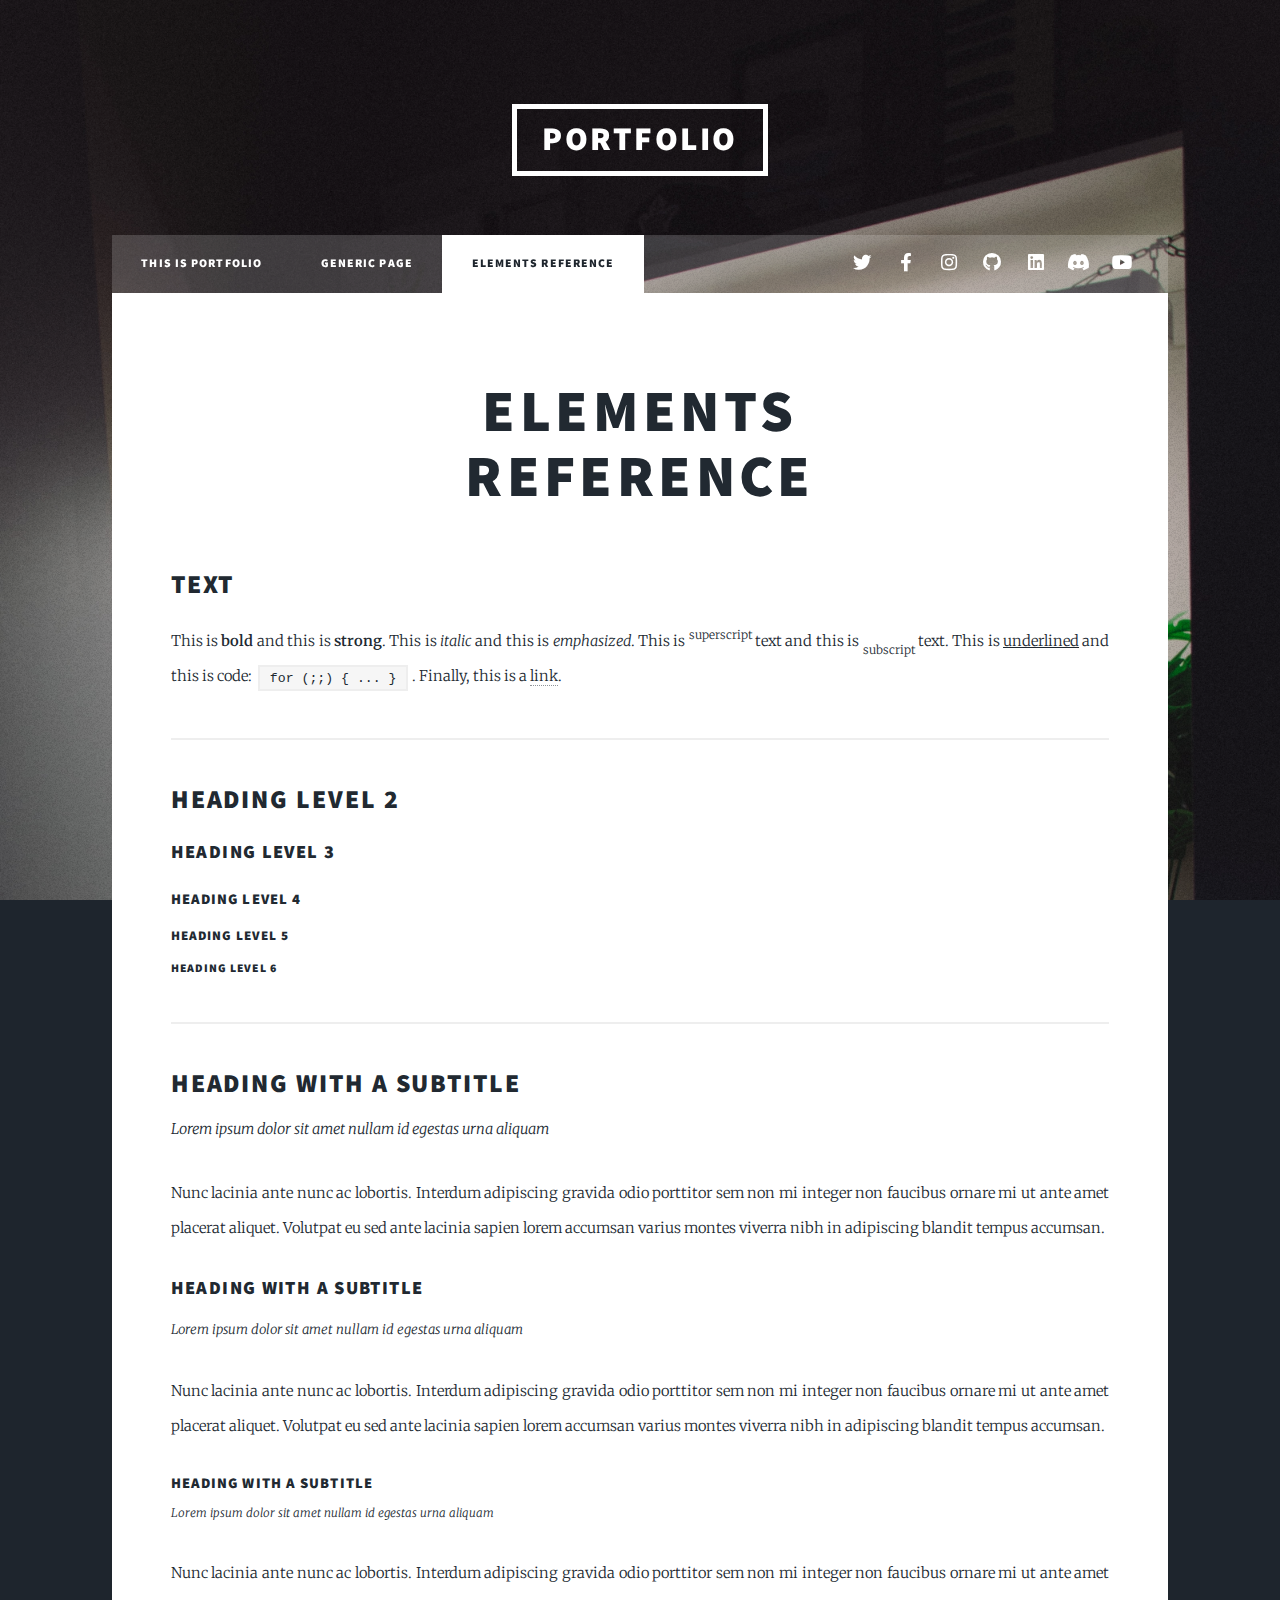
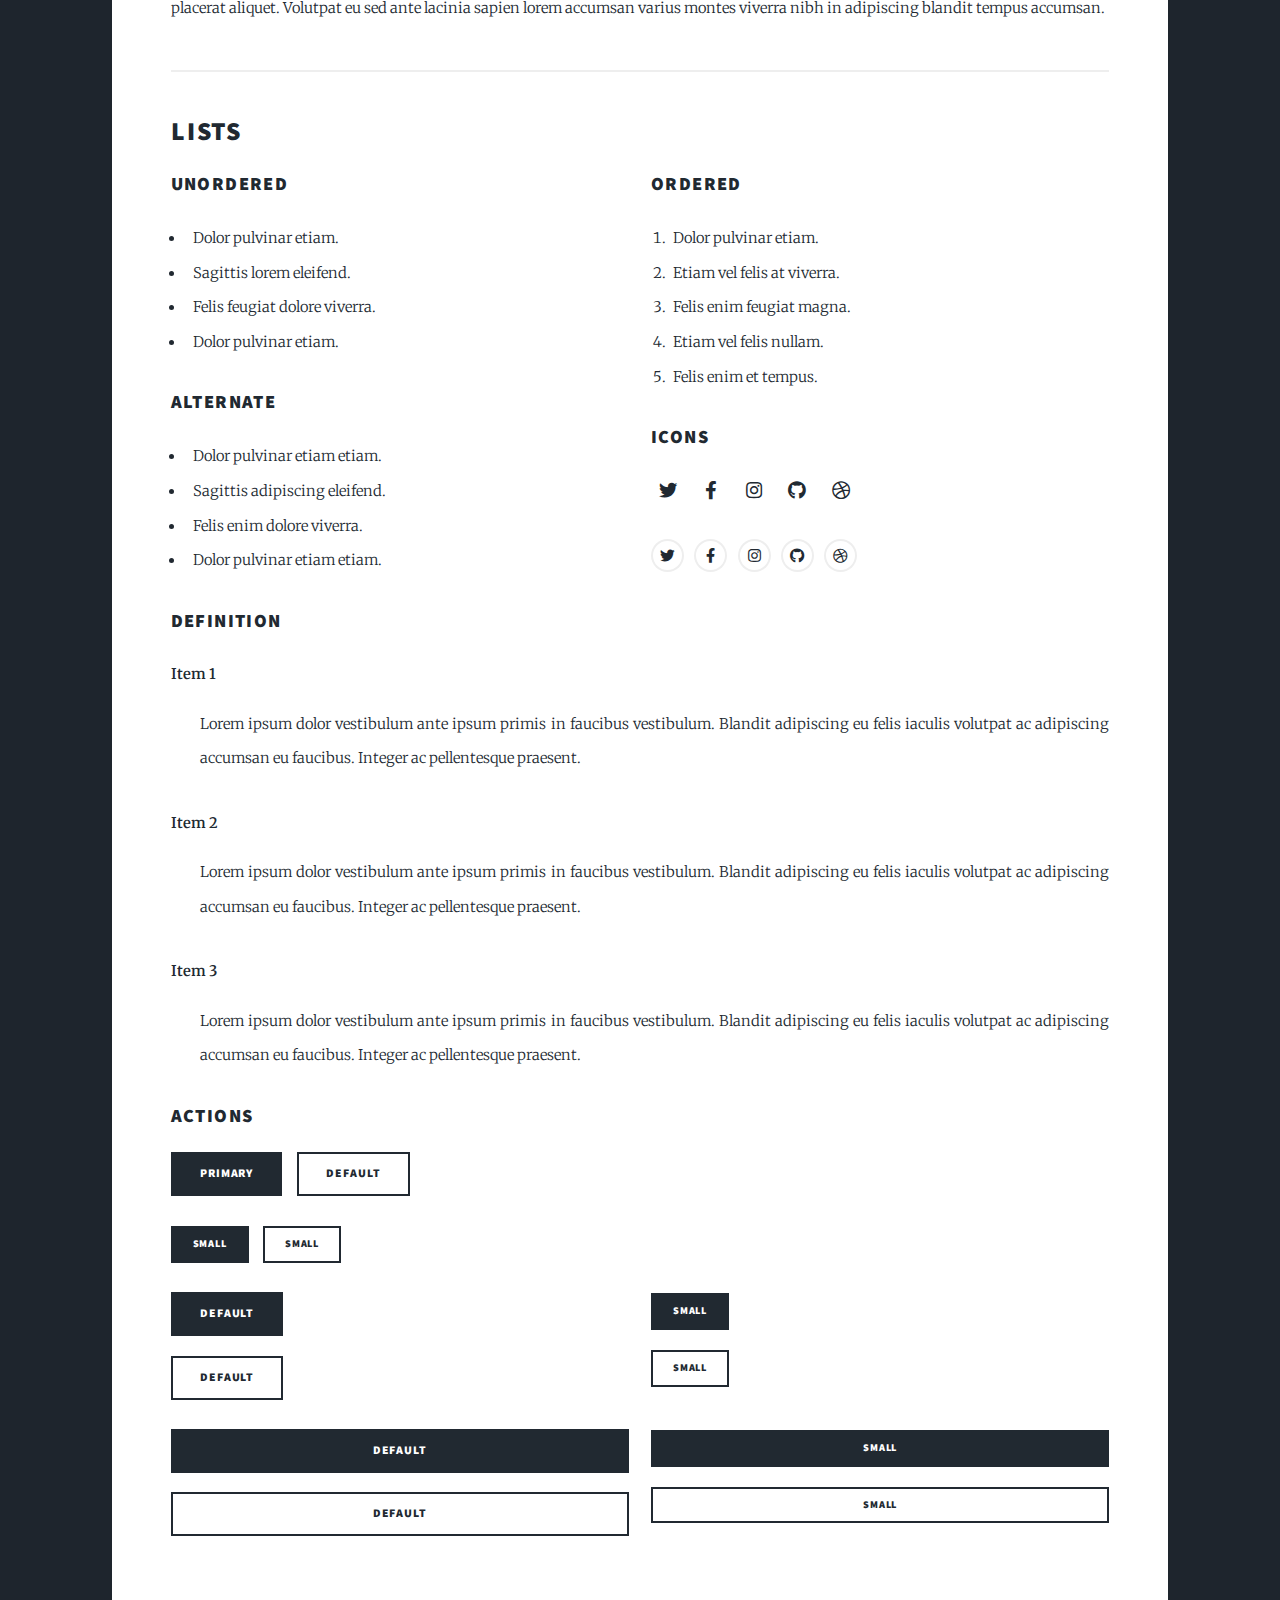
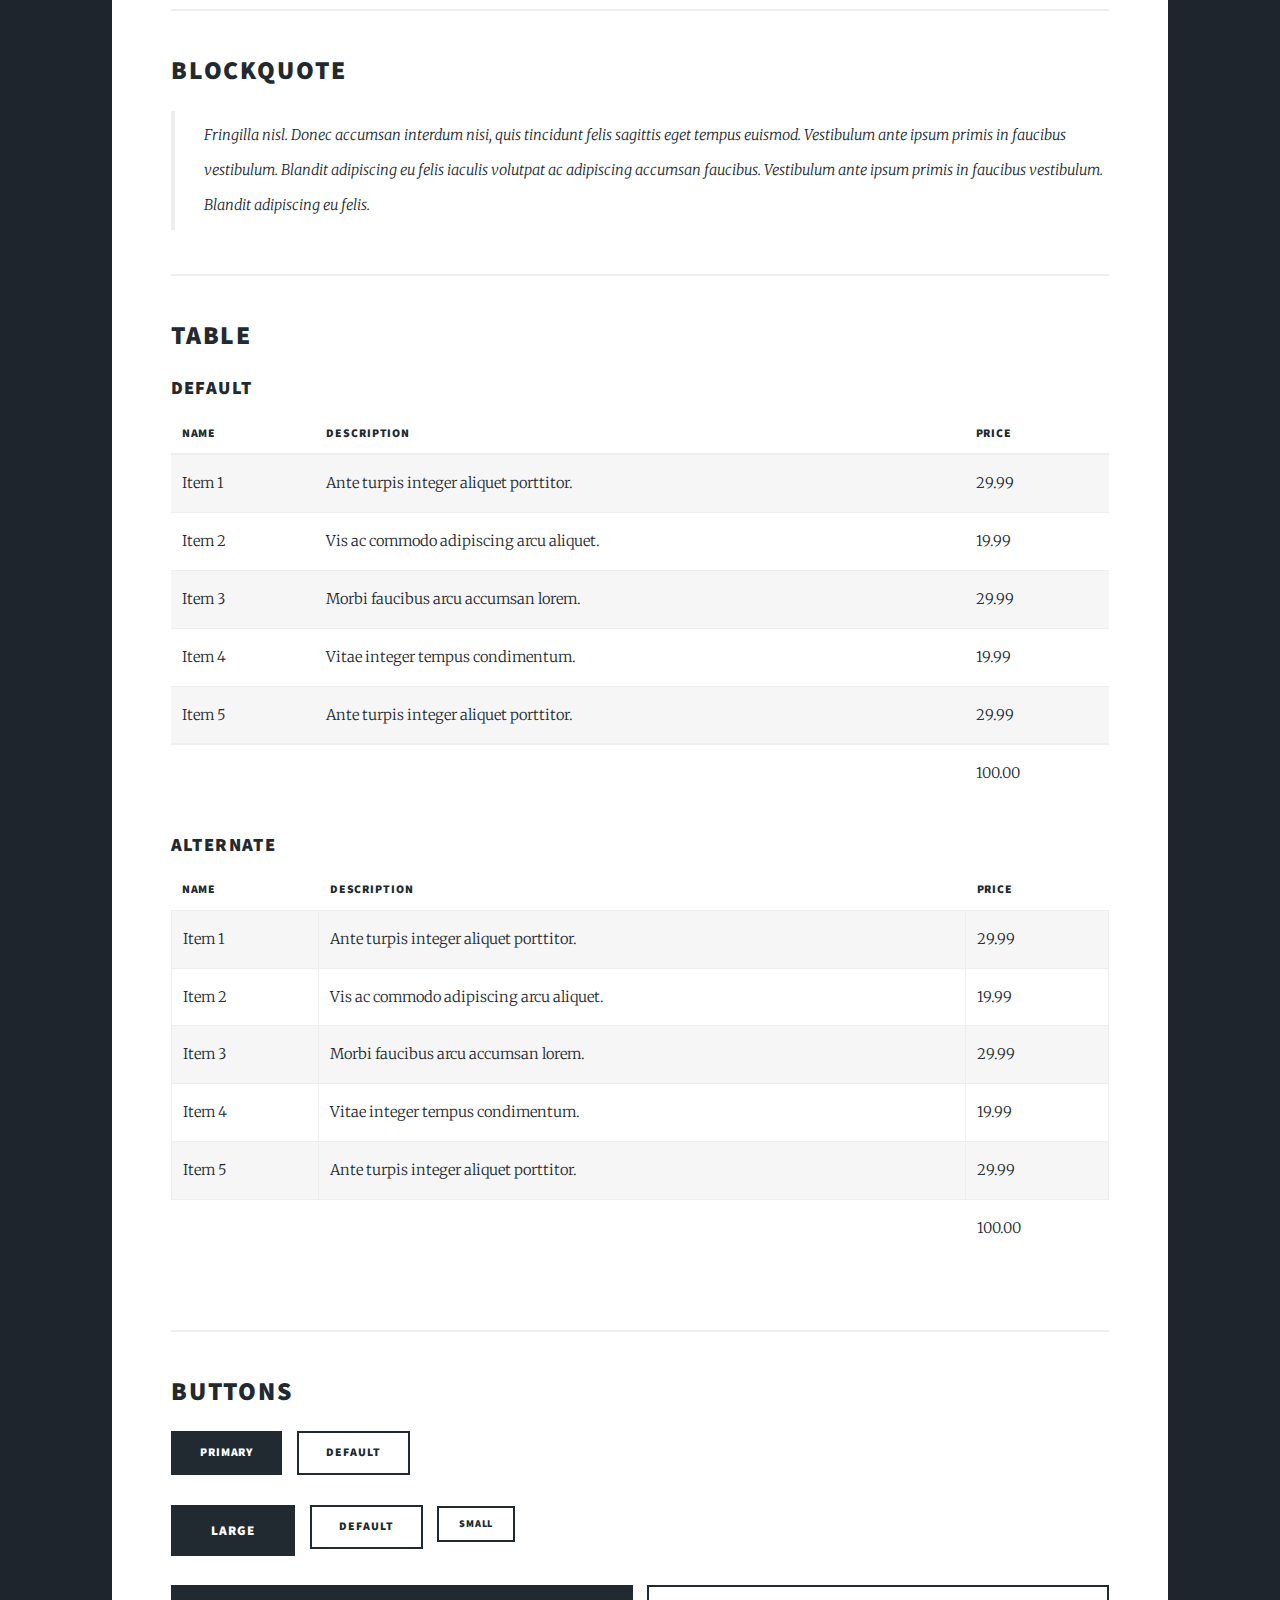
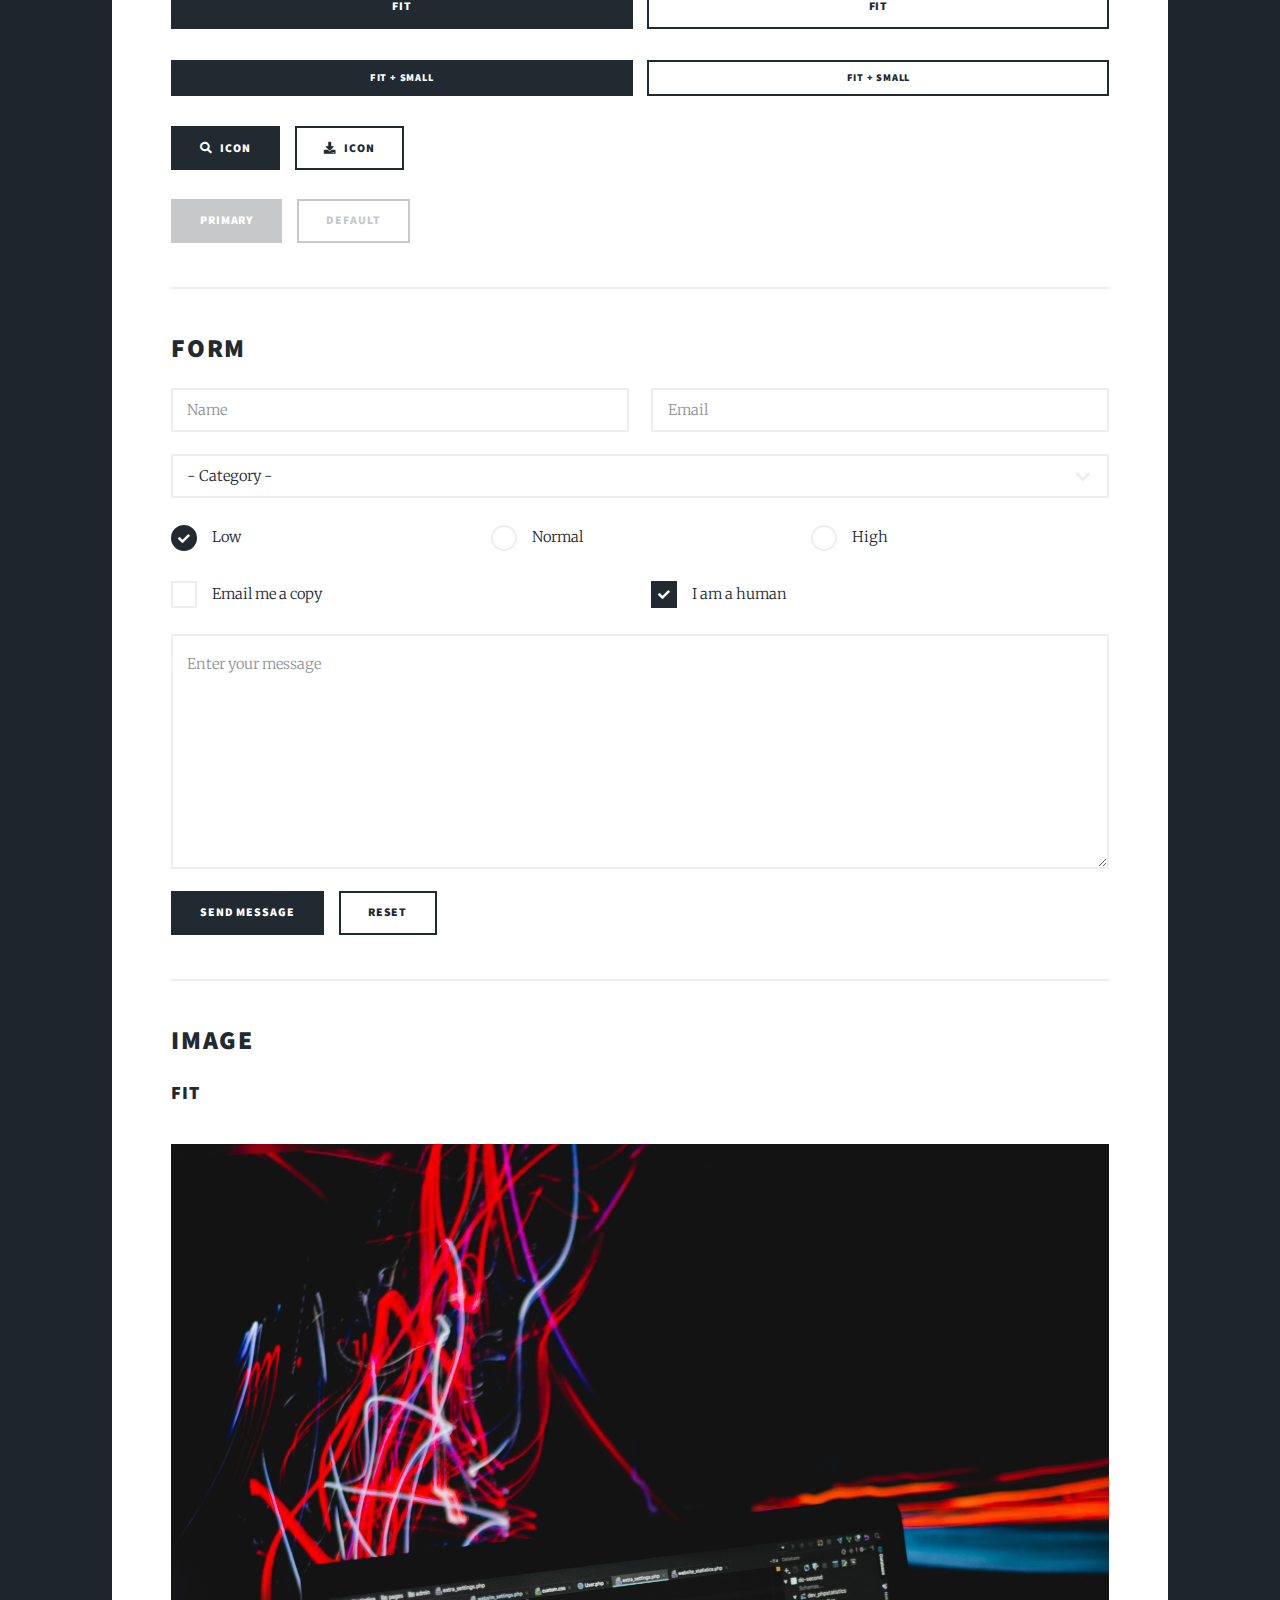
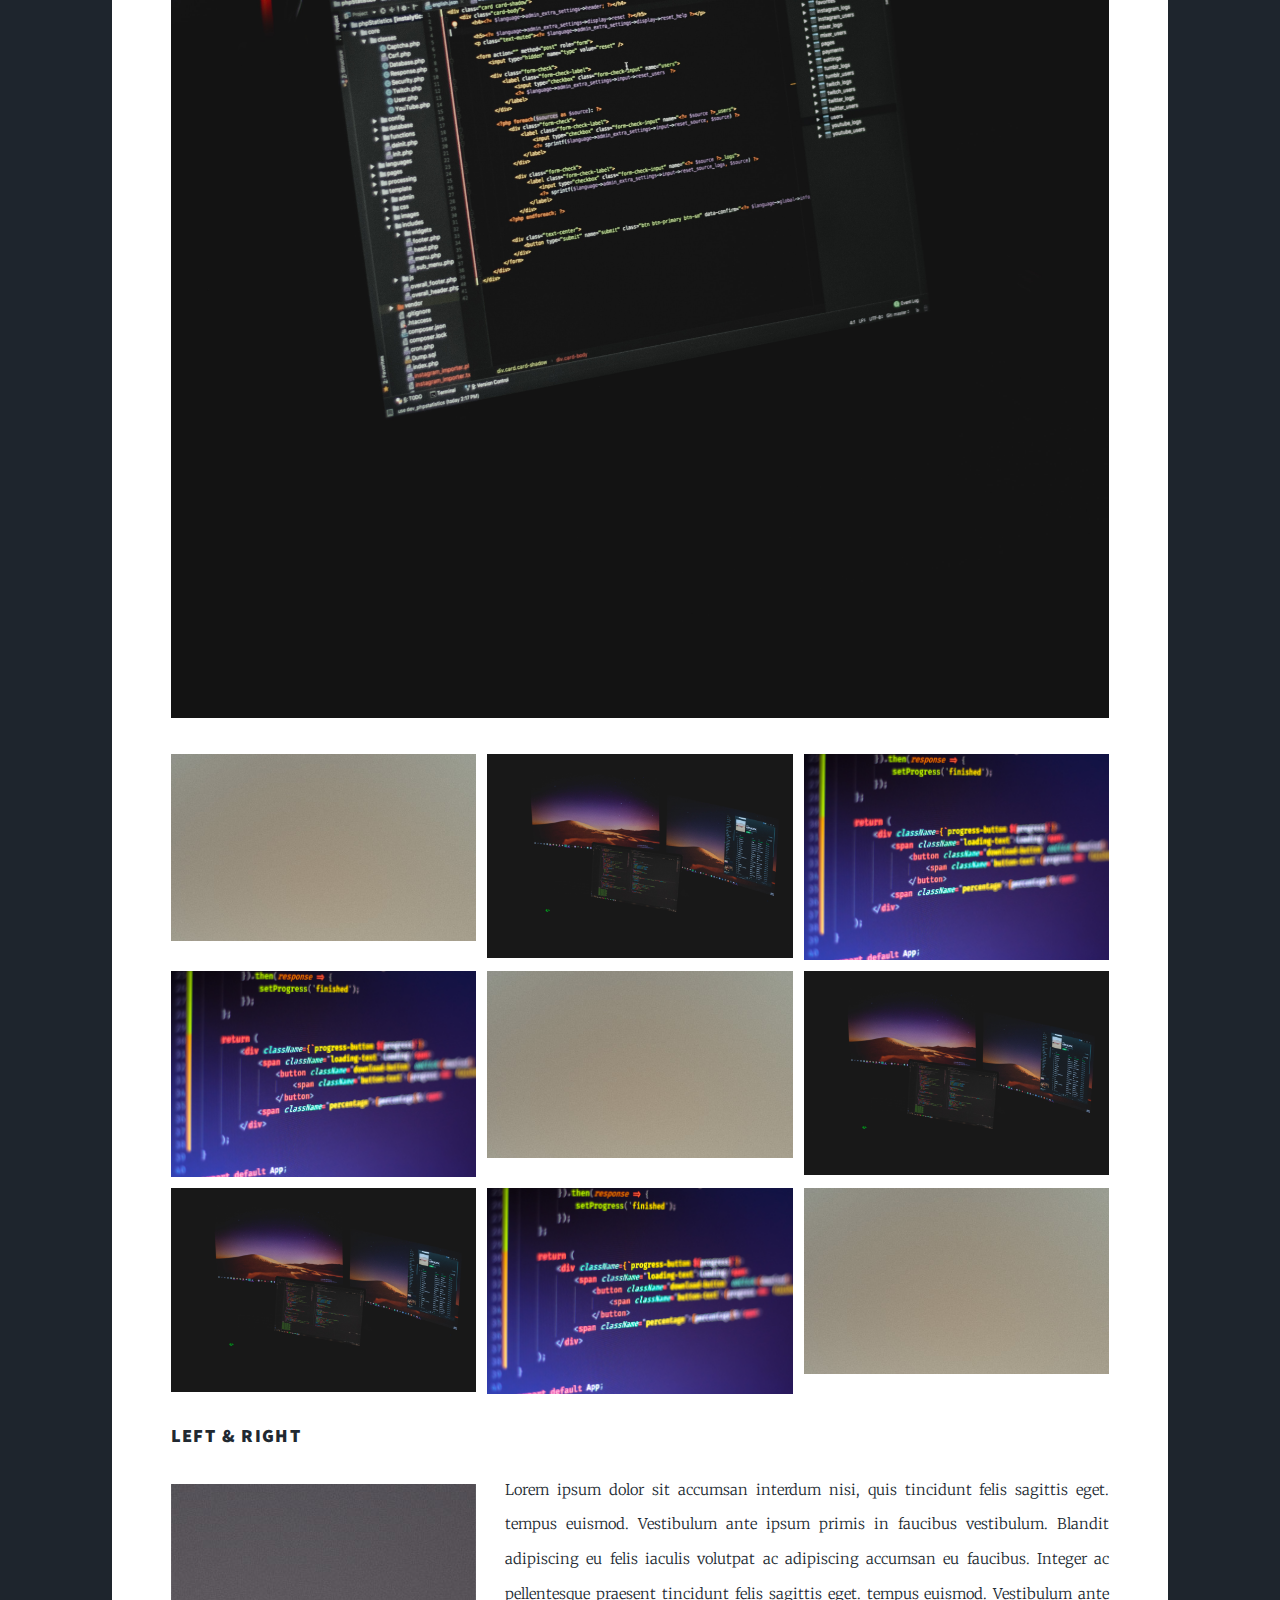
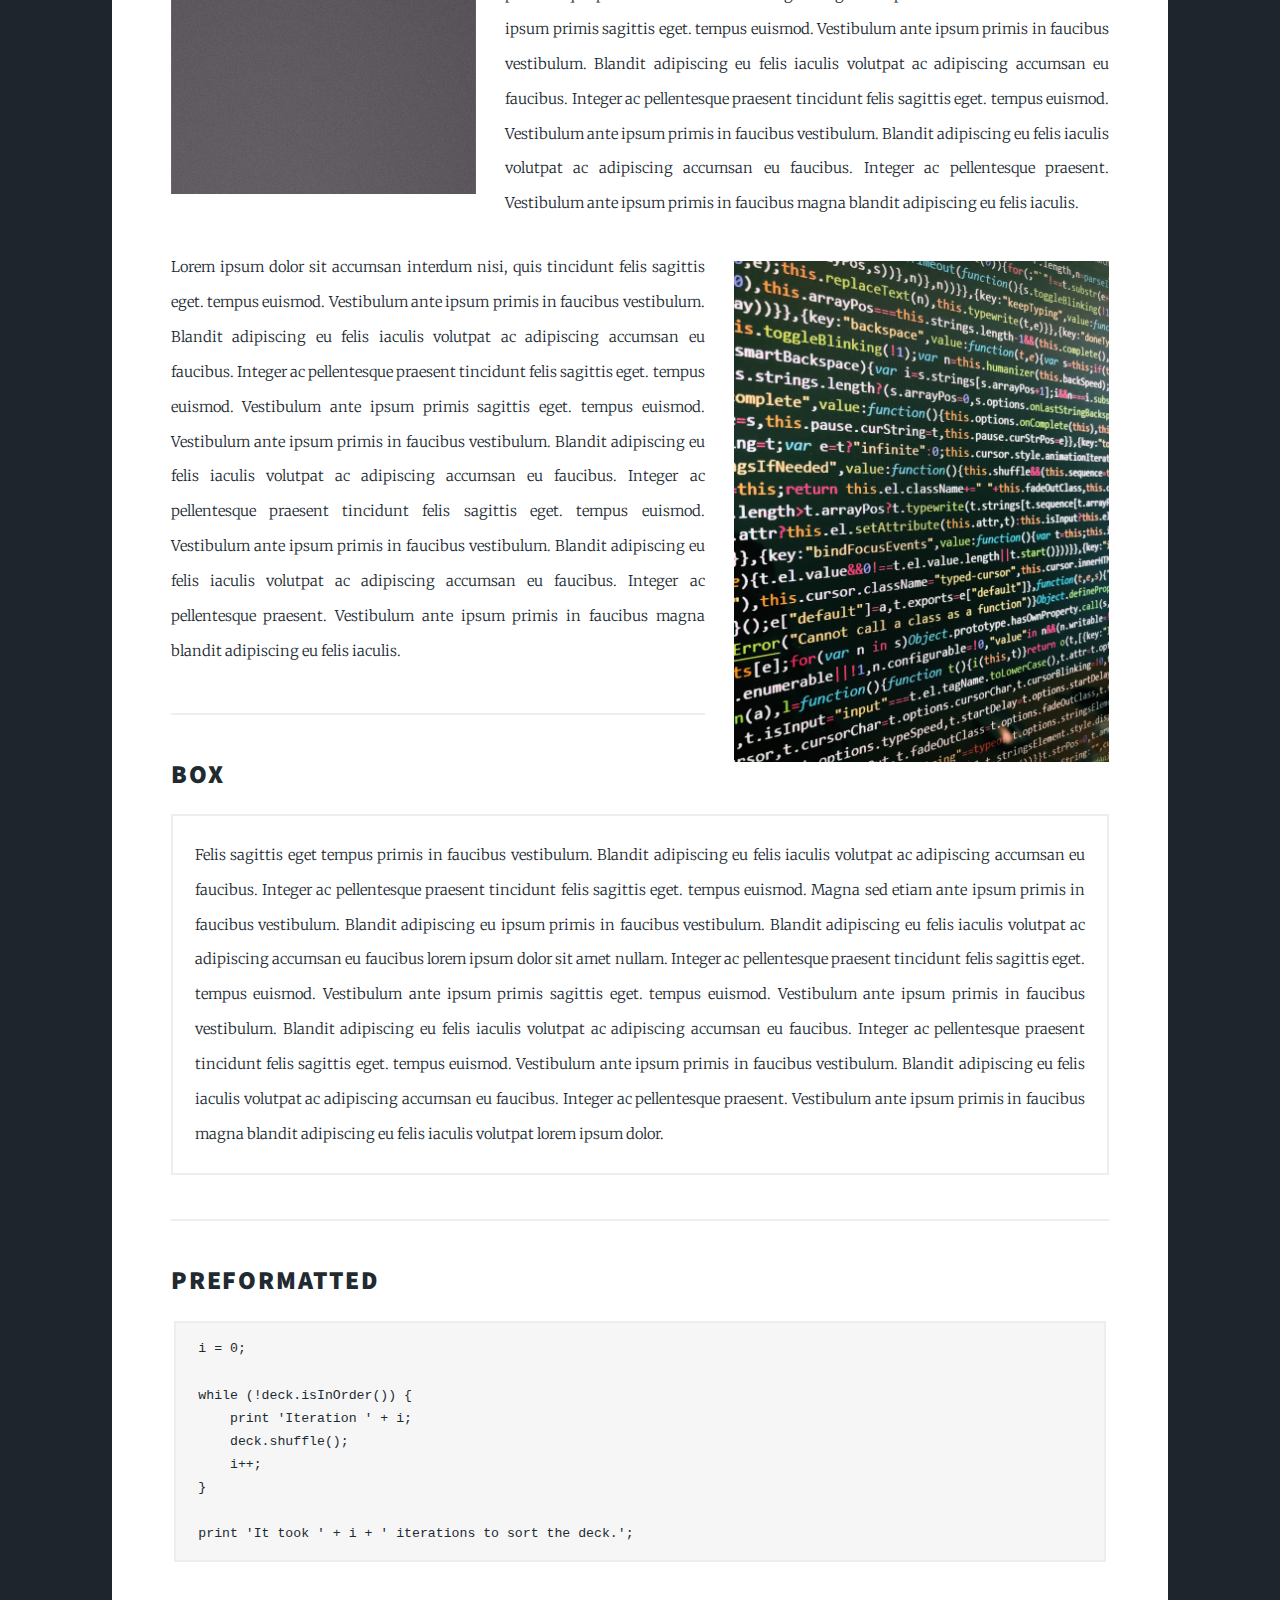
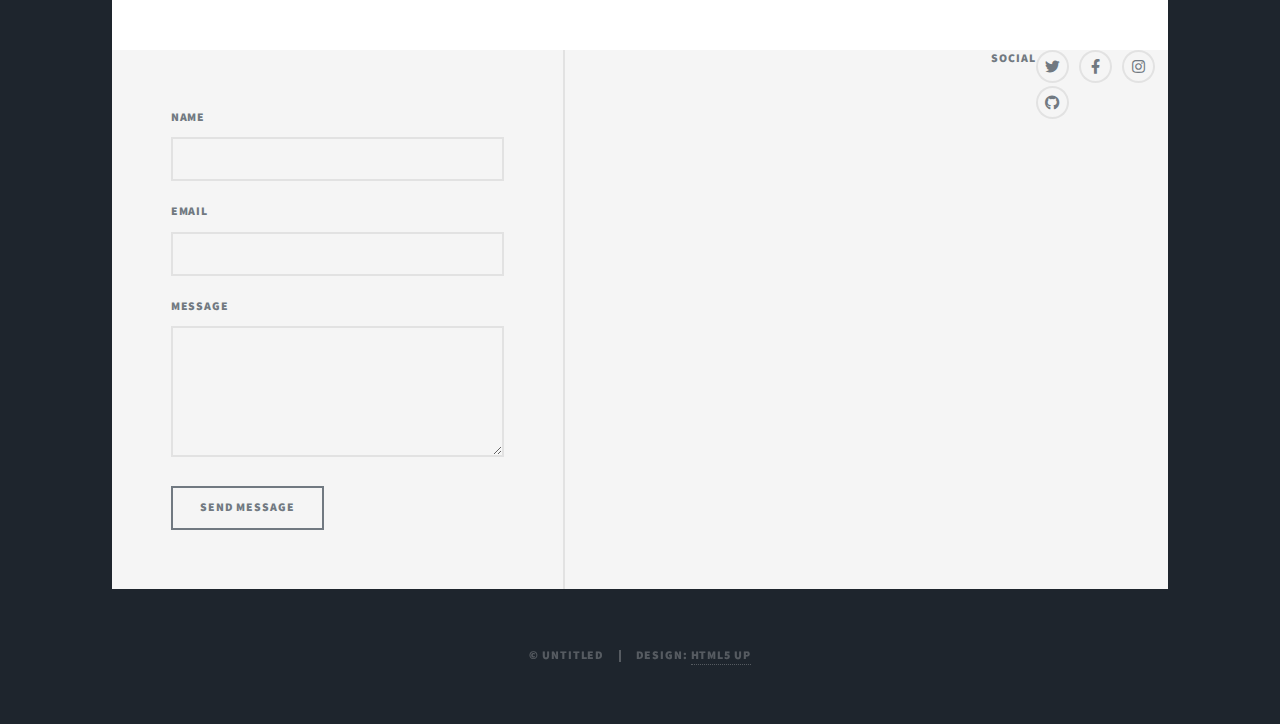
==== commit 1ab60b75: "Update elements.html" ====
--- a/elements.html
+++ b/elements.html
@@ -433,7 +433,7 @@
 				<!-- Footer -->
 					<footer id="footer">
 						<section>
-							<form method="post" action="mailto:eduardo.reis@unifesp.br">
+							<form method="post" action="https://formspree.io/f/xnqkqvnn">
 								<div class="fields">
 									<div class="field">
 										<label for="name">Name</label>
@@ -454,20 +454,9 @@
 							</form>
 						</section>
 						<section class="split contact">
-							<section class="alt">
-								<h3>Address</h3>
-								<p>São José dos Campos, São Paulo, BRAZIL<br />
-								CEP 12209-390</p>
-							</section>
-							<section>
-								<h3>Phone</h3>
-								<p><a href="#">(12)98864-9100</a></p>
-							</section>
-							<section>
-								<h3>Email</h3>
-								<p><a href="#">eduardo.reis@unifesp.br</a></p>
-							</section>
+							<!-- Contact details -->
 						</section>
+						
 						
 								<h3>Social</h3>
 								<ul class="icons alt">
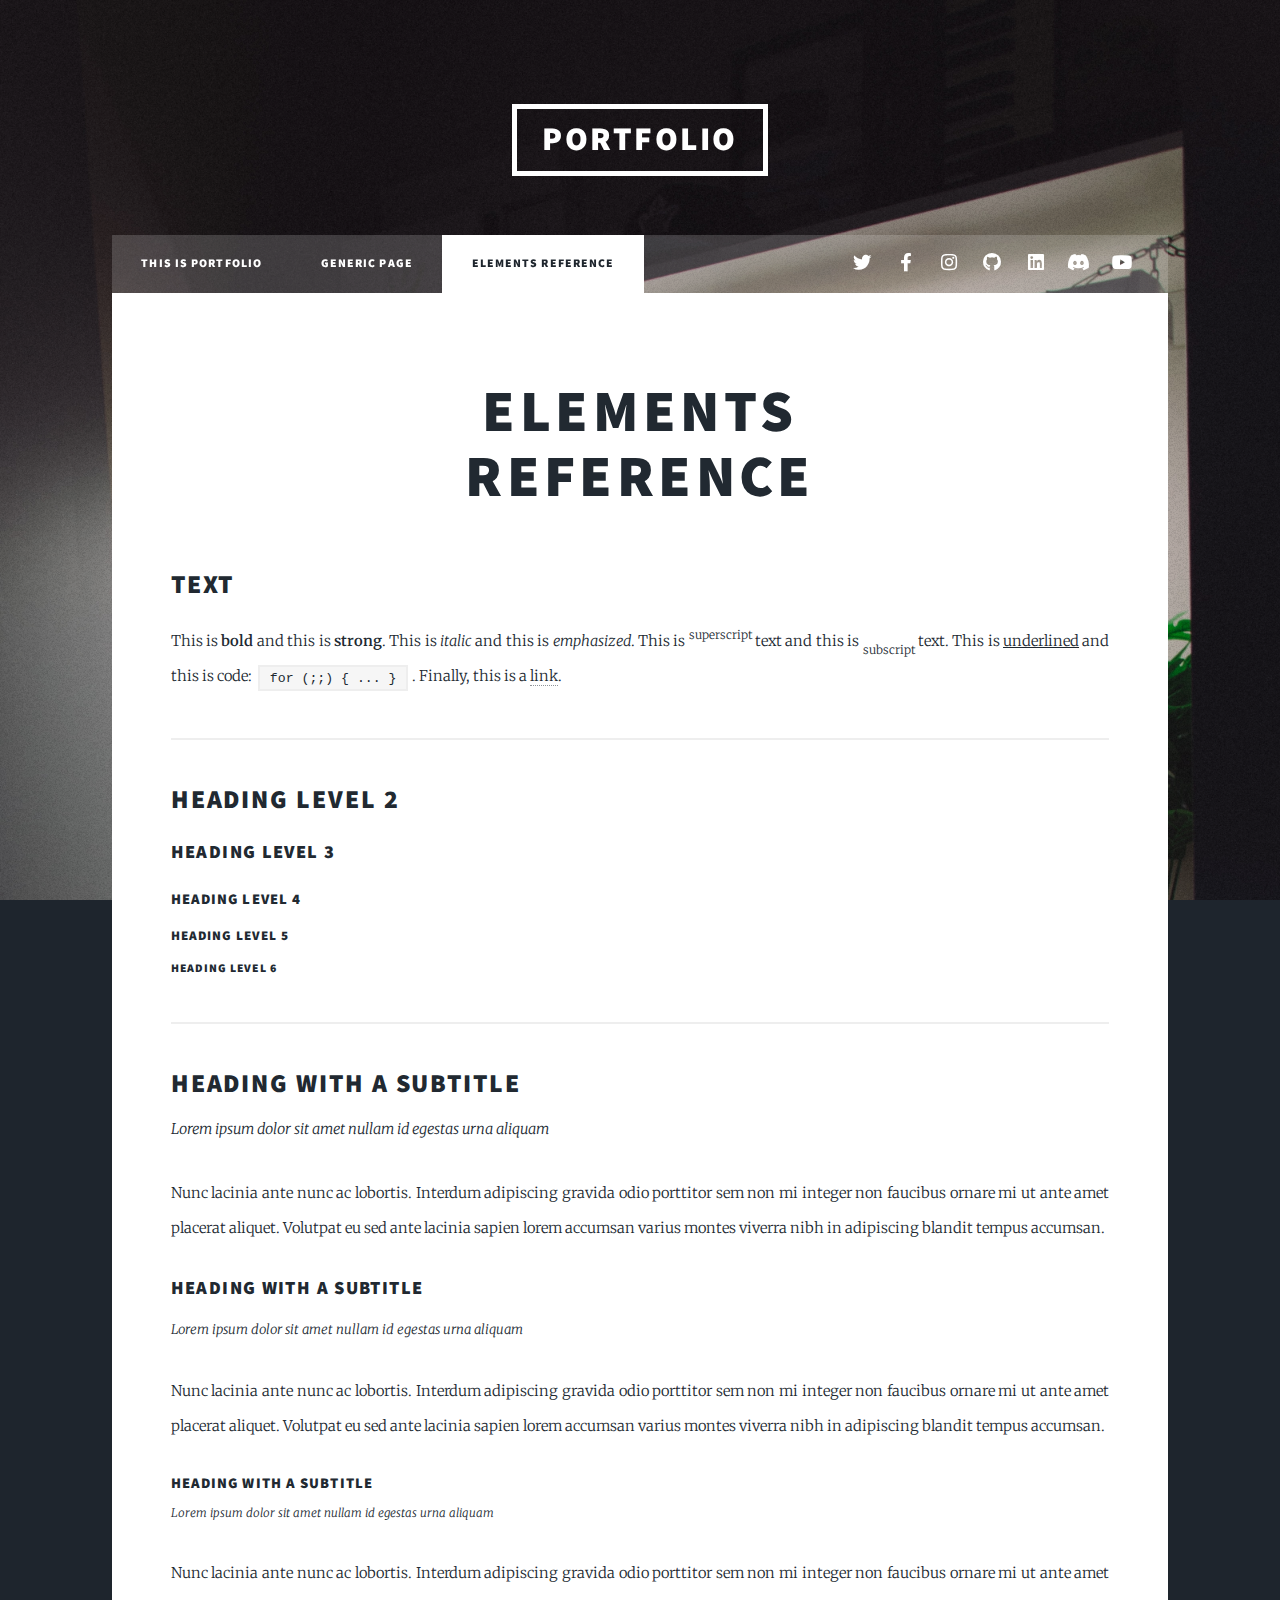
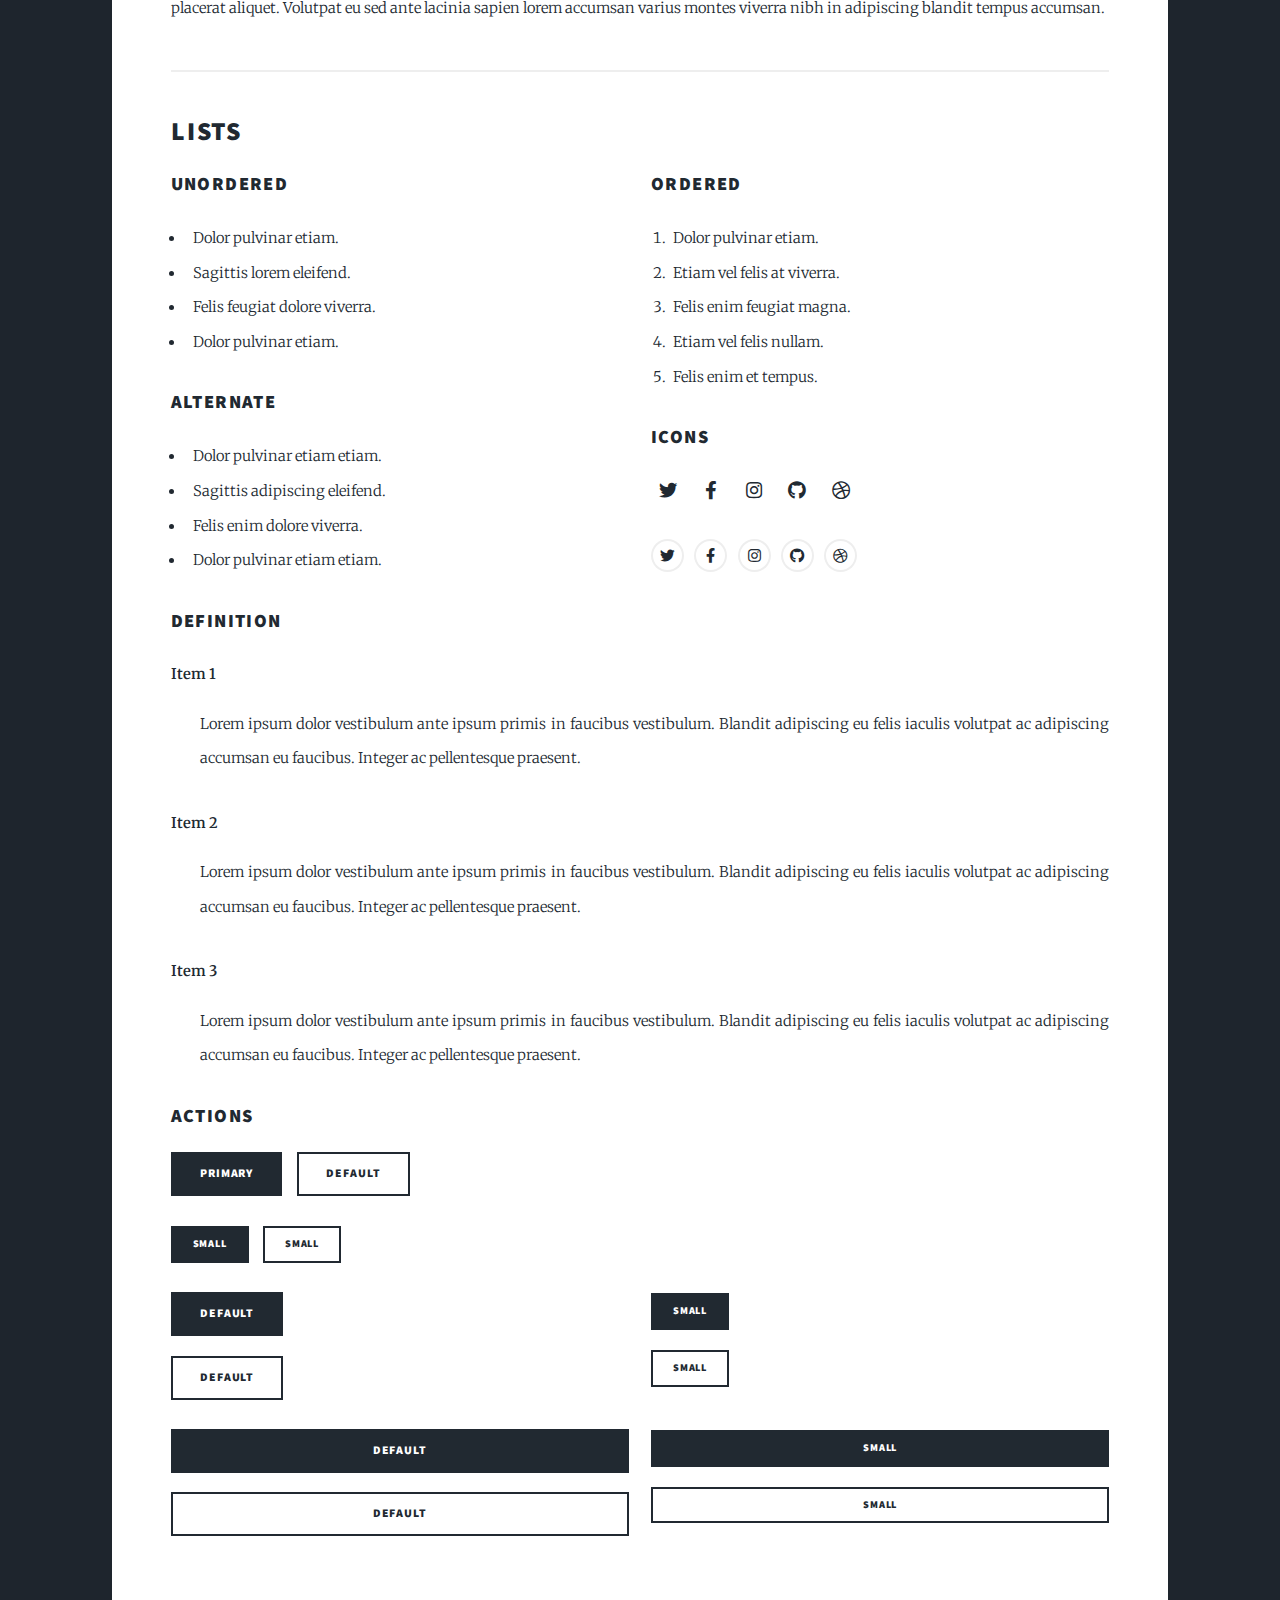
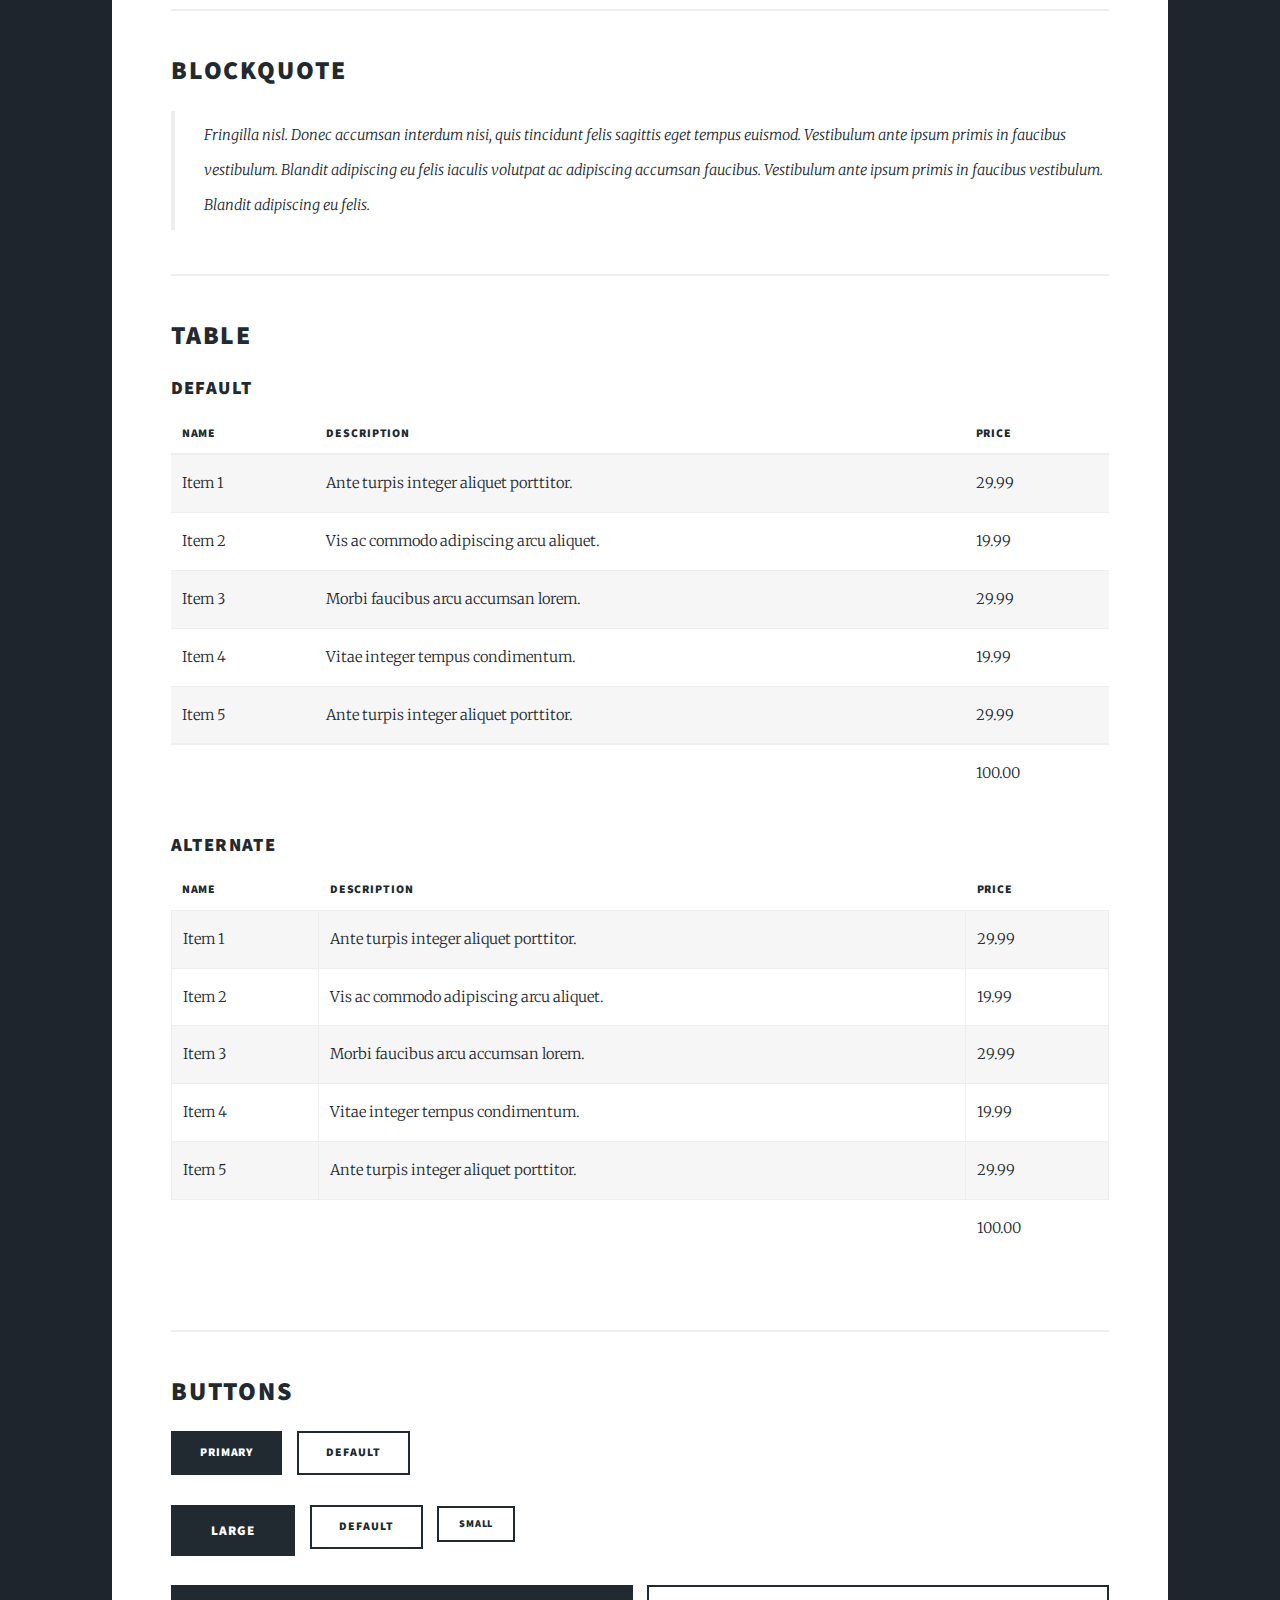
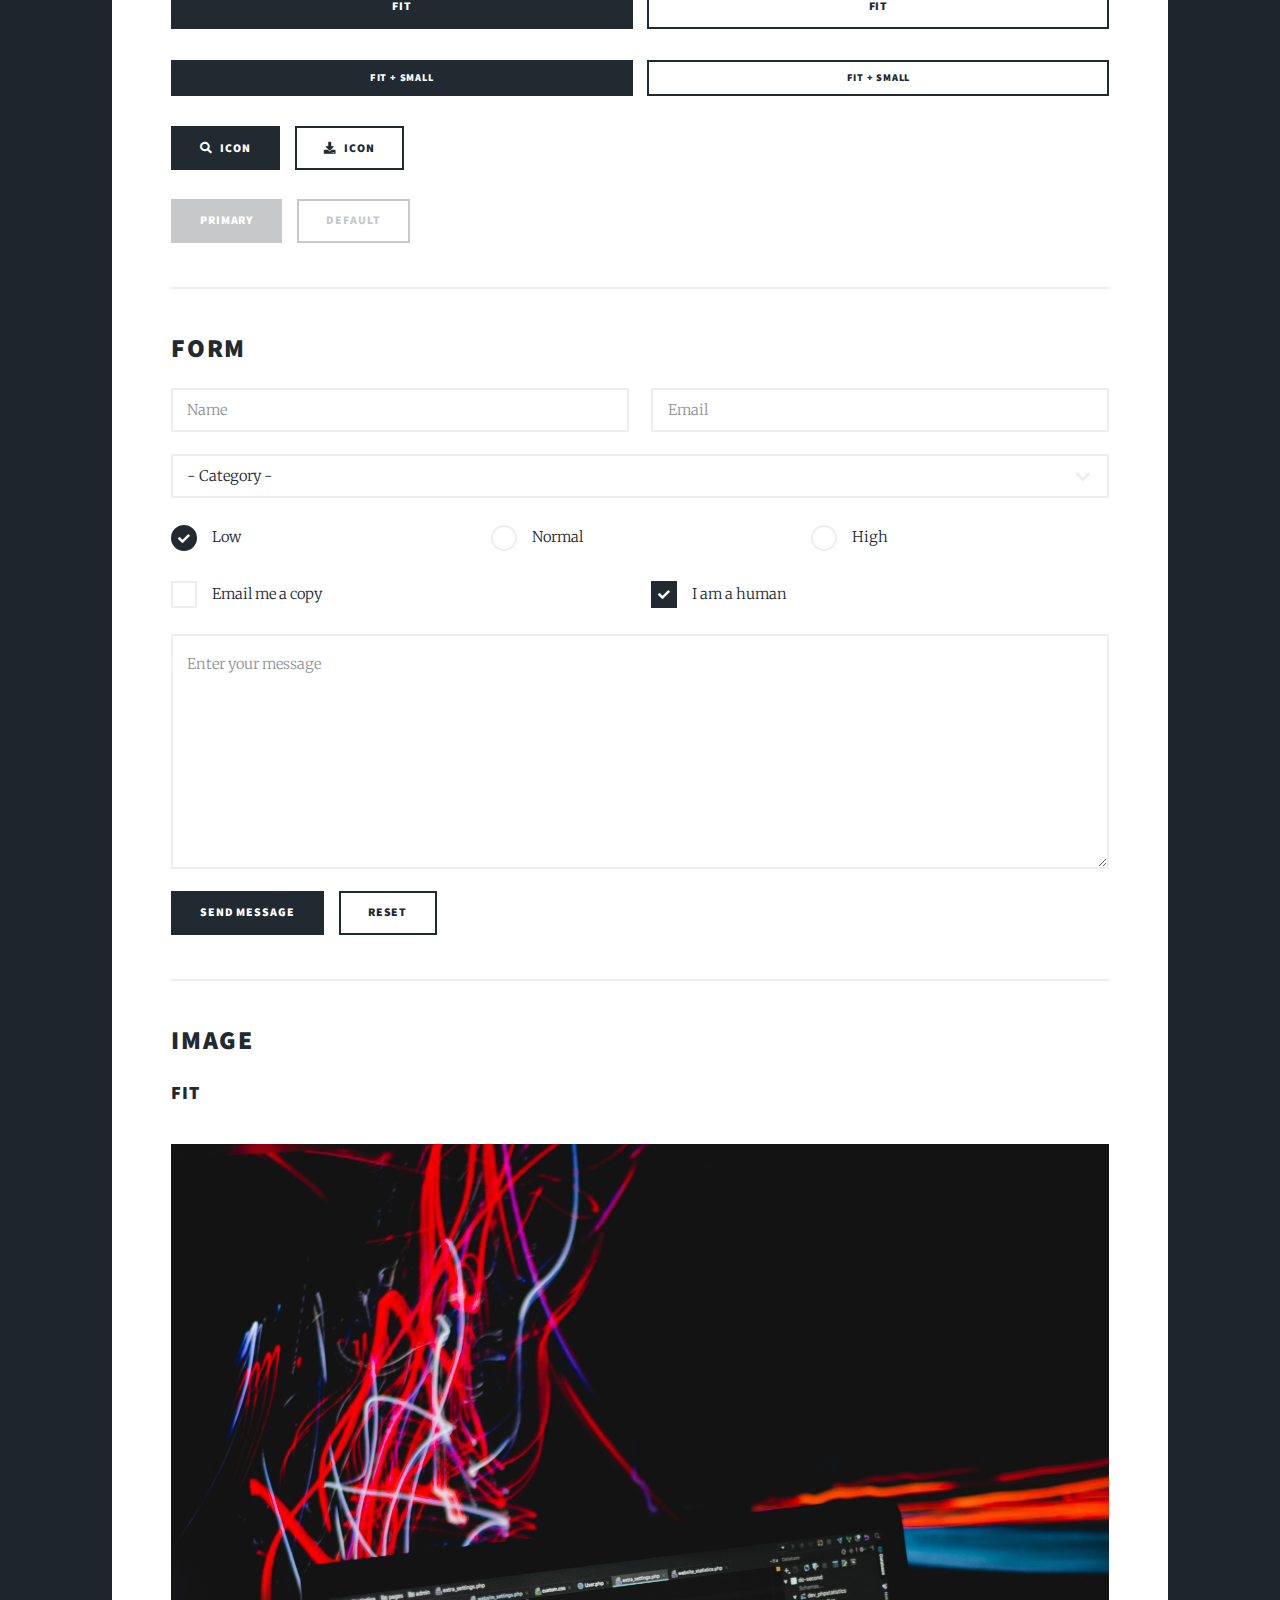
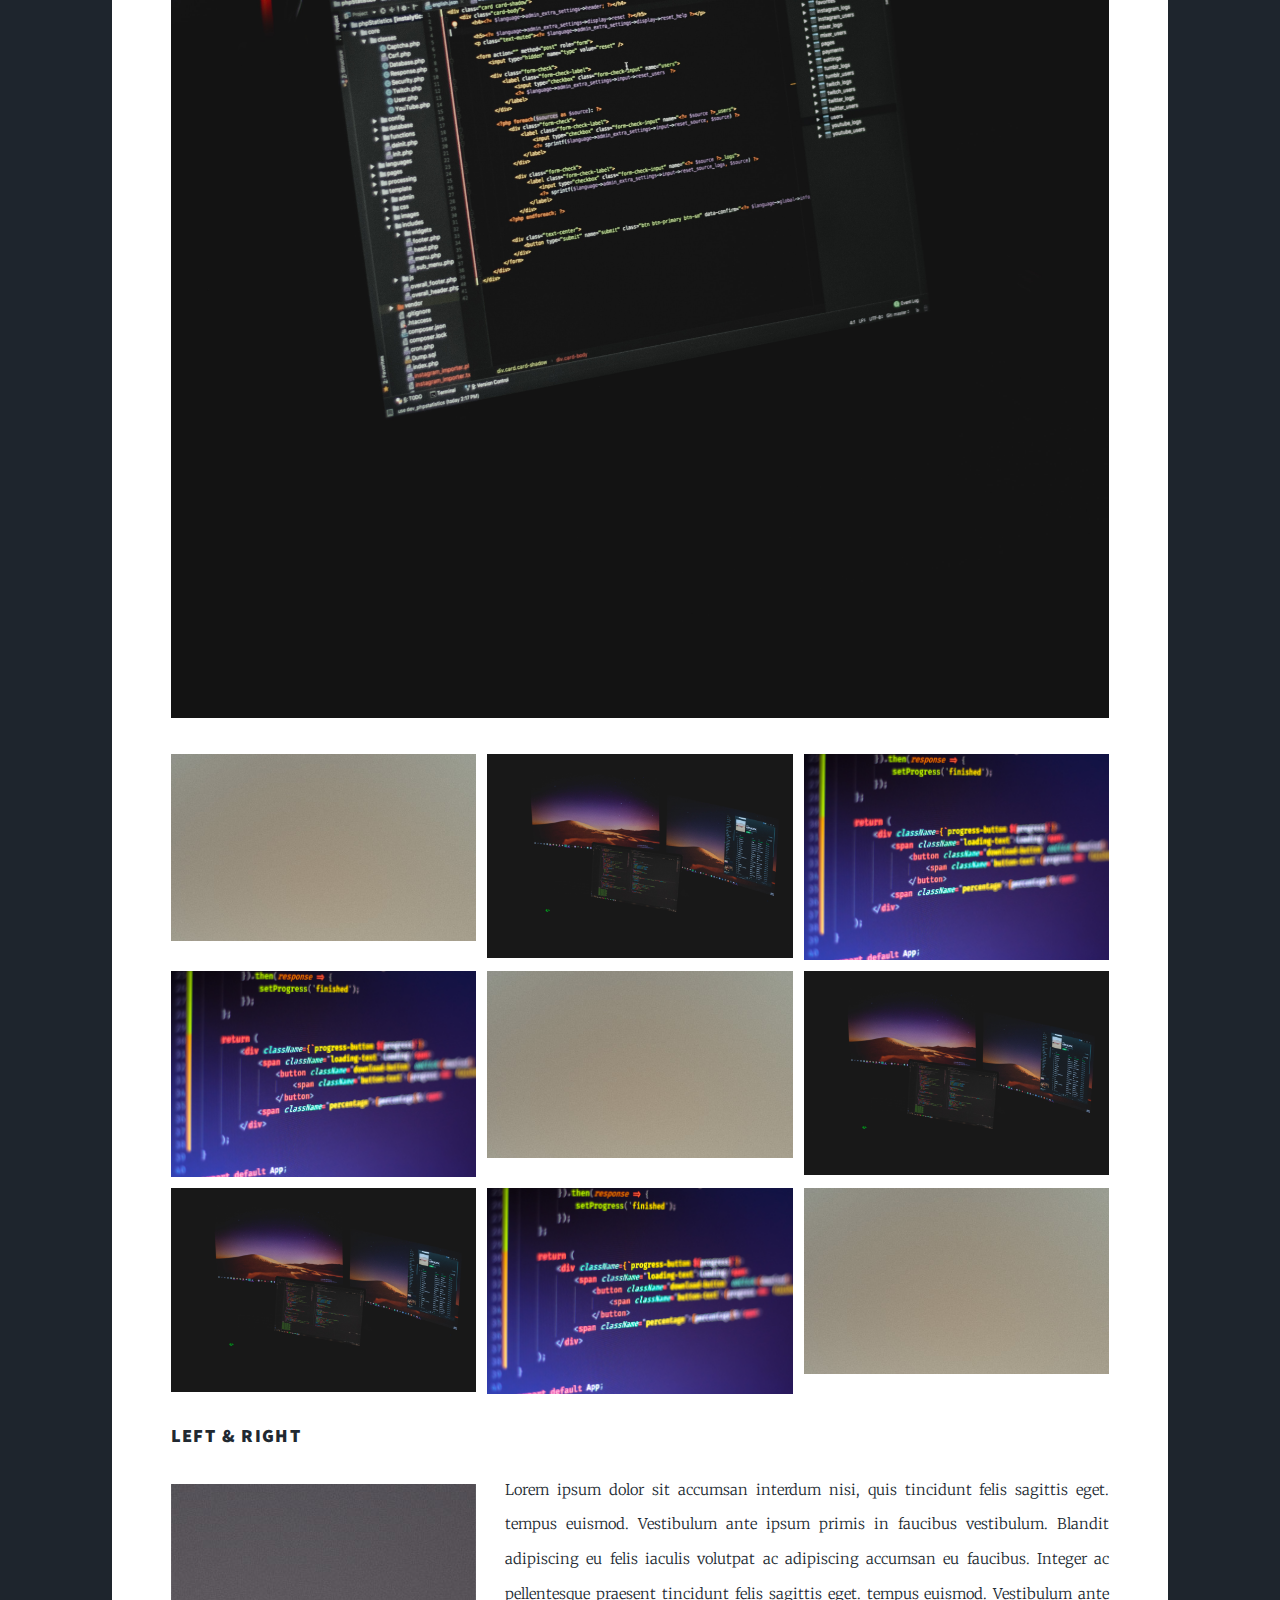
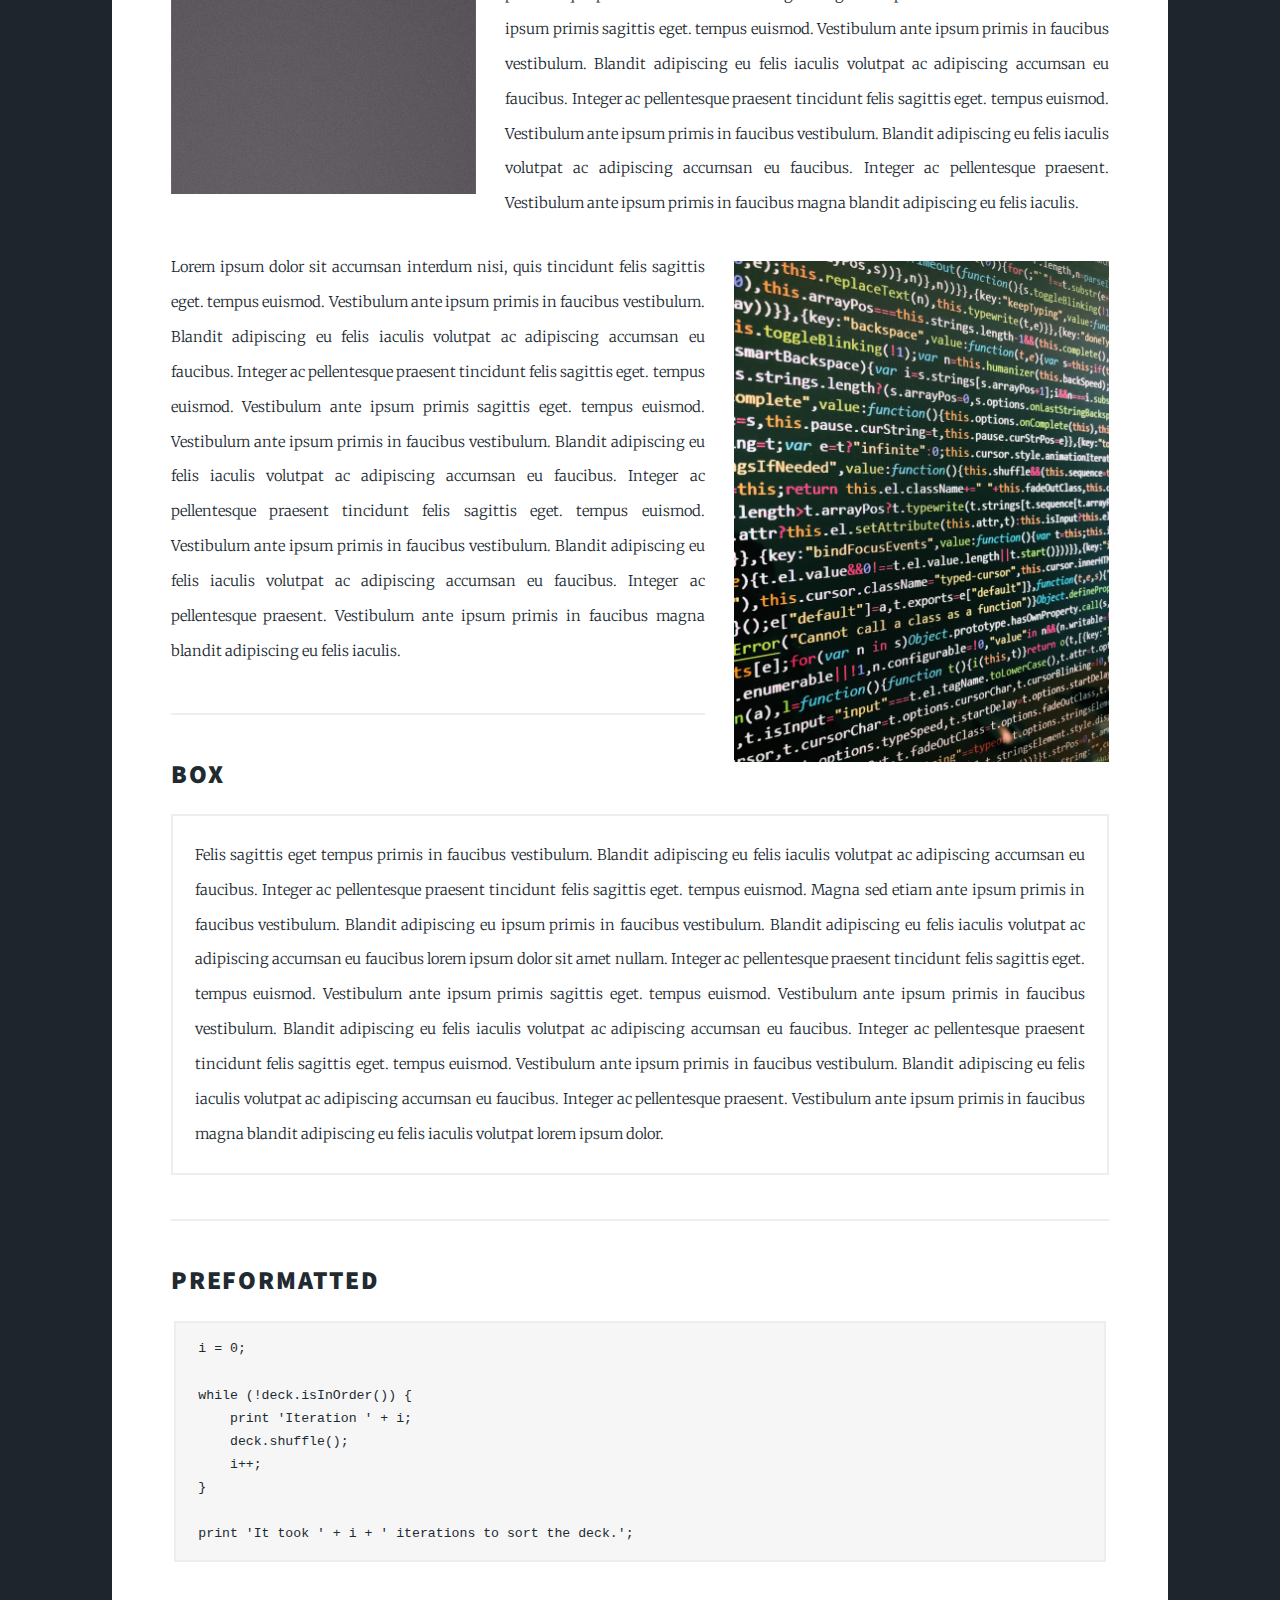
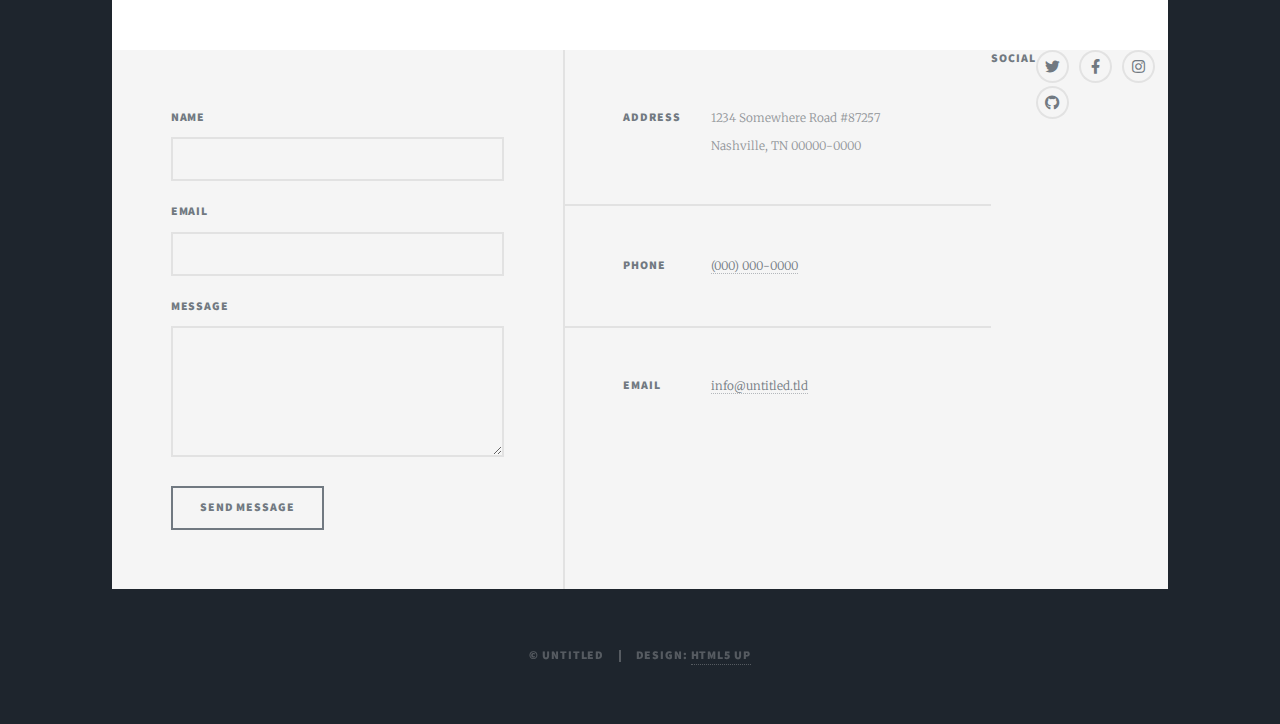
==== commit 7131c8b2: "Update elements.html" ====
--- a/elements.html
+++ b/elements.html
@@ -433,7 +433,10 @@
 				<!-- Footer -->
 					<footer id="footer">
 						<section>
-							<form method="post" action="https://formspree.io/f/xnqkqvnn">
+							<form
+  								action="https://formspree.io/f/xnqkqvnn"
+  								method="POST"
+							>
 								<div class="fields">
 									<div class="field">
 										<label for="name">Name</label>
@@ -441,7 +444,7 @@
 									</div>
 									<div class="field">
 										<label for="email">Email</label>
-										<input type="text" name="email" id="email" />
+										<input type="email" name="email" id="email" />
 									</div>
 									<div class="field">
 										<label for="message">Message</label>
@@ -454,6 +457,20 @@
 							</form>
 						</section>
 						<section class="split contact">
+							<section class="alt">
+								<h3>Address</h3>
+								<p>1234 Somewhere Road #87257<br />
+								Nashville, TN 00000-0000</p>
+							</section>
+							<section>
+								<h3>Phone</h3>
+								<p><a href="#">(000) 000-0000</a></p>
+							</section>
+							<section>
+								<h3>Email</h3>
+								<p><a href="#">info@untitled.tld</a></p>
+							</section>
+						</section>
 							<!-- Contact details -->
 						</section>
 						
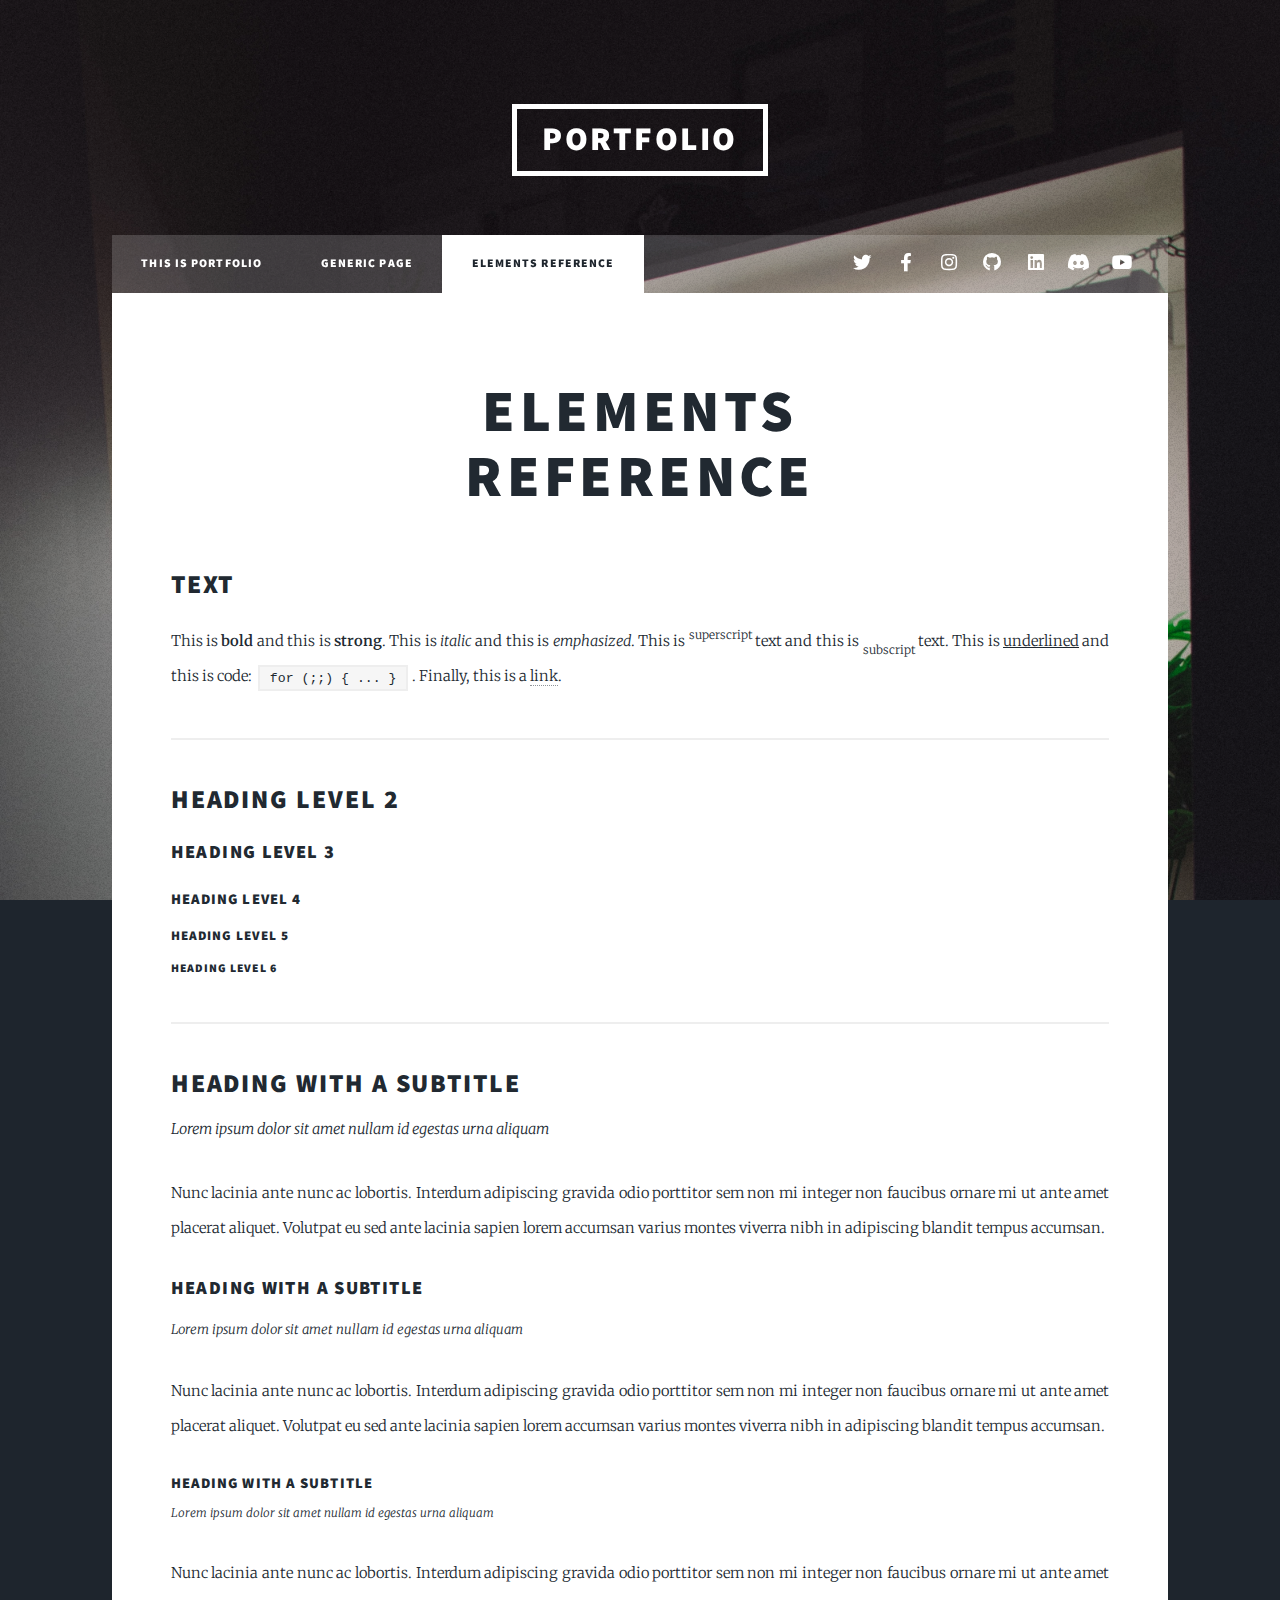
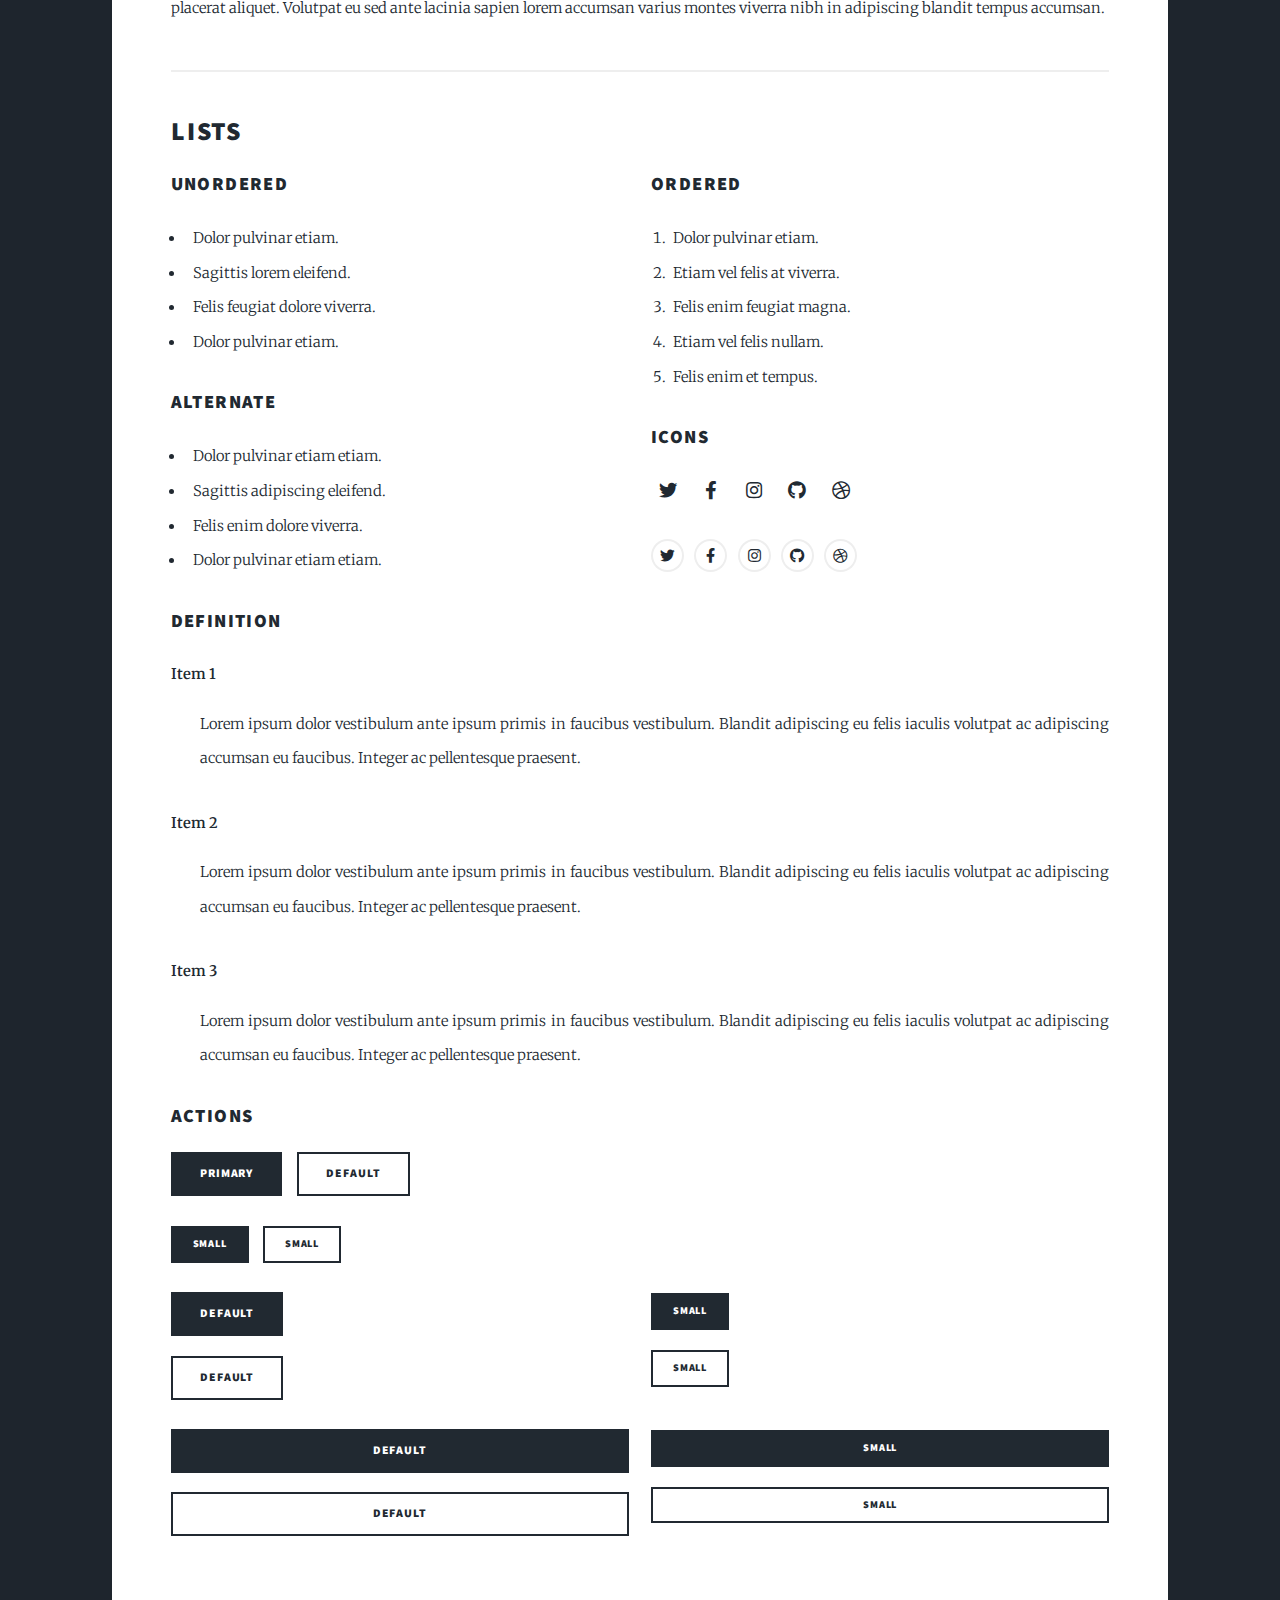
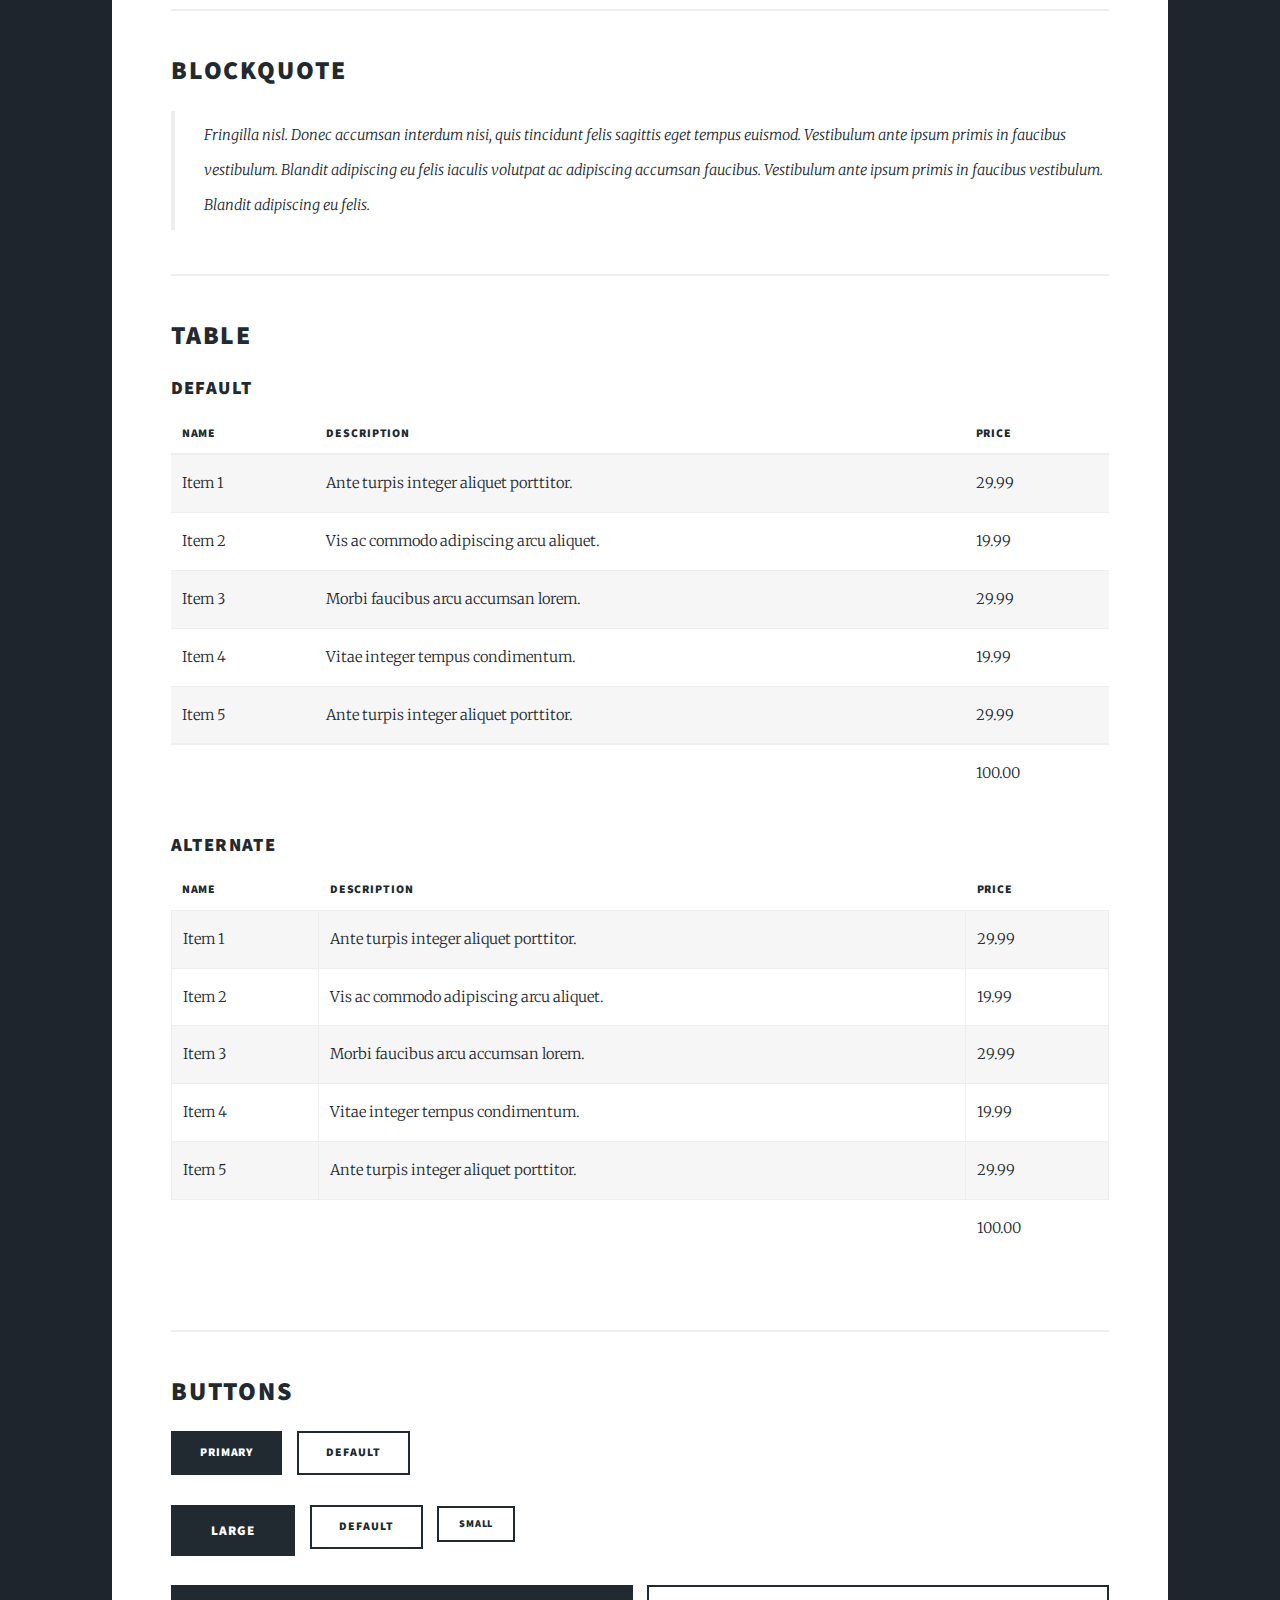
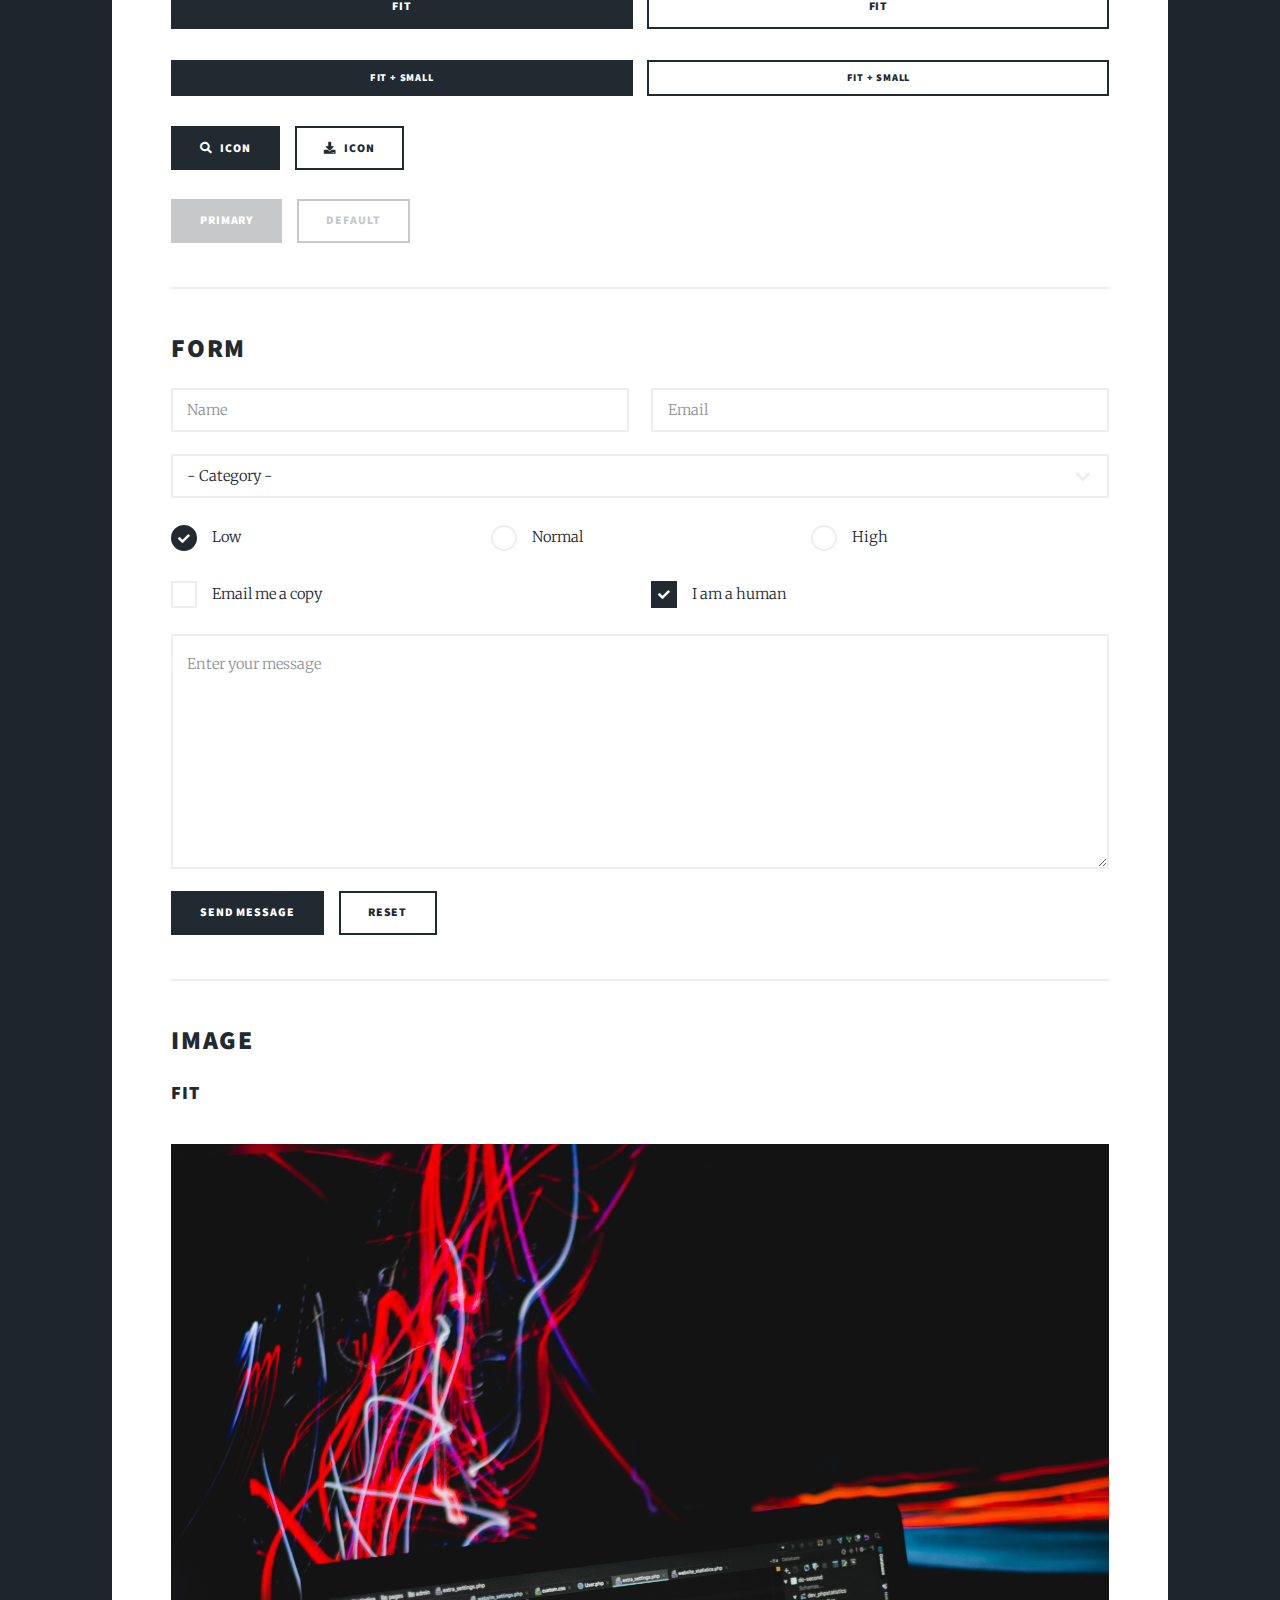
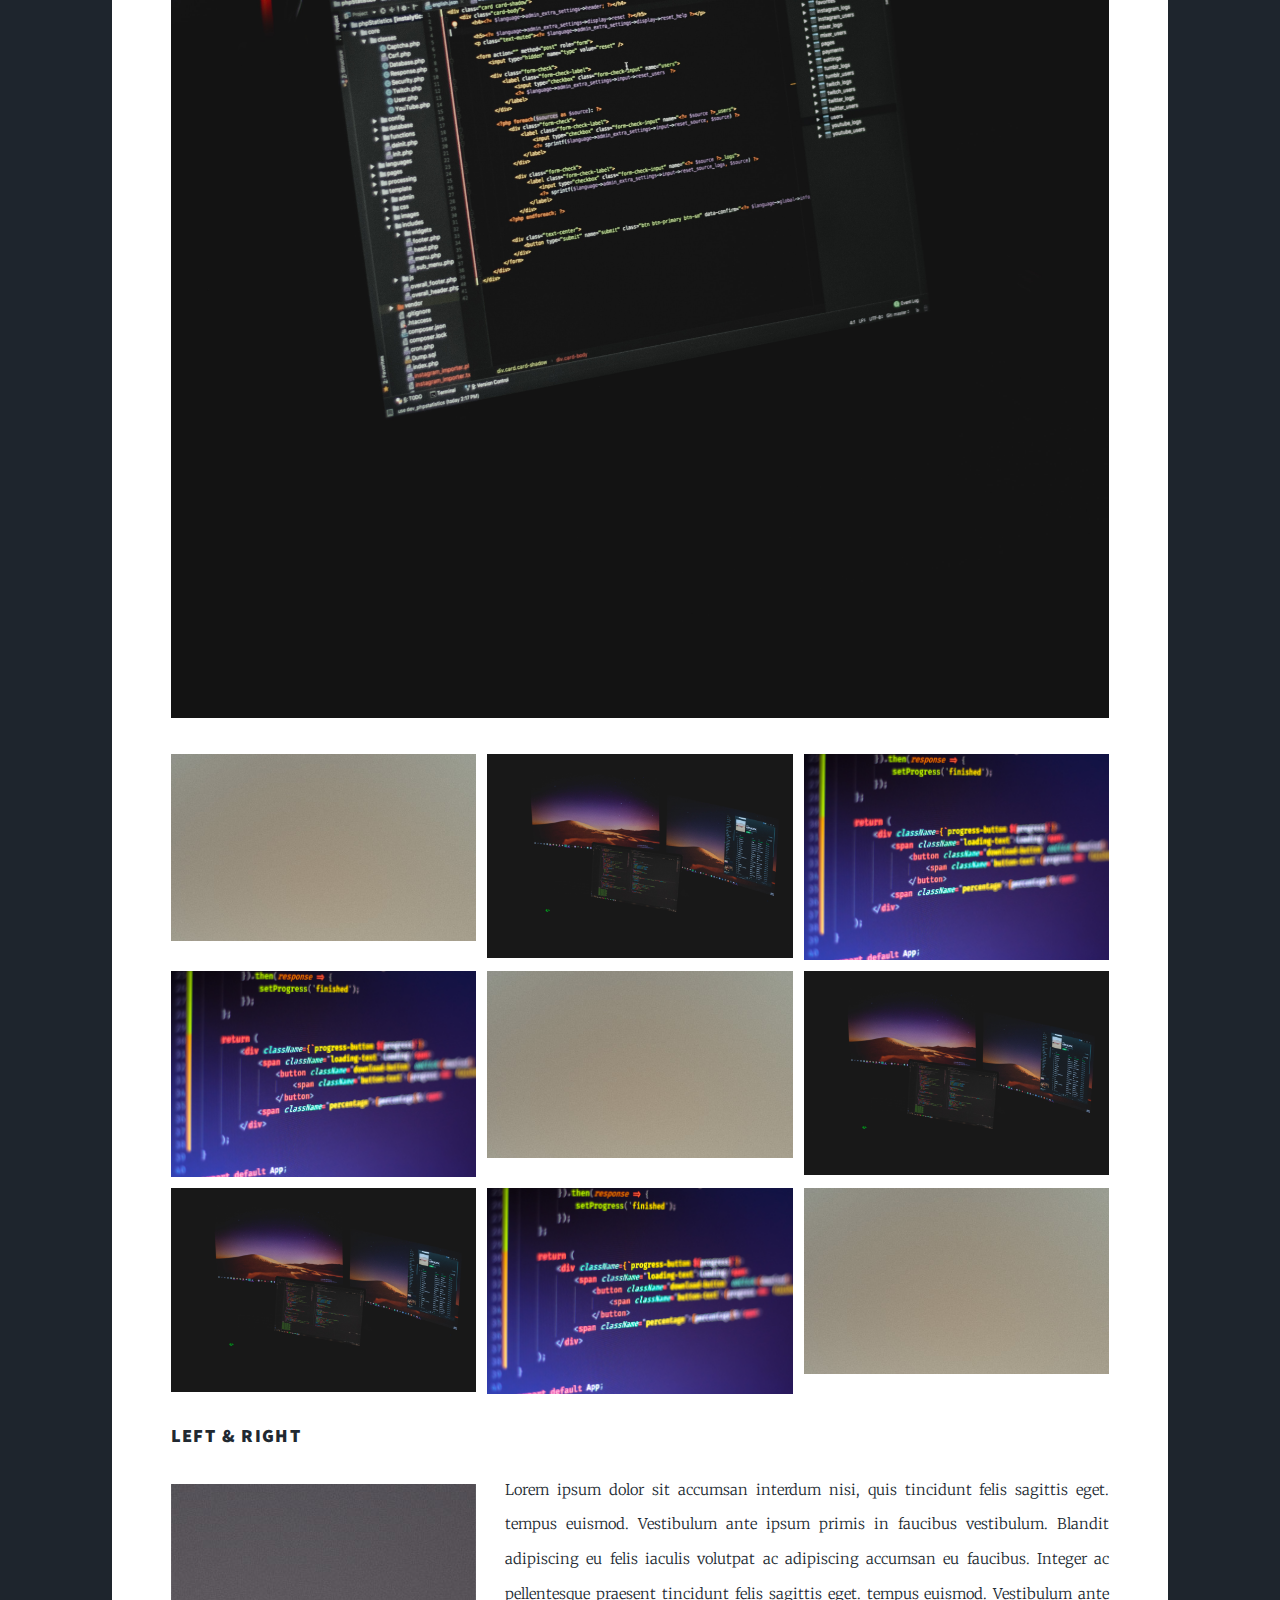
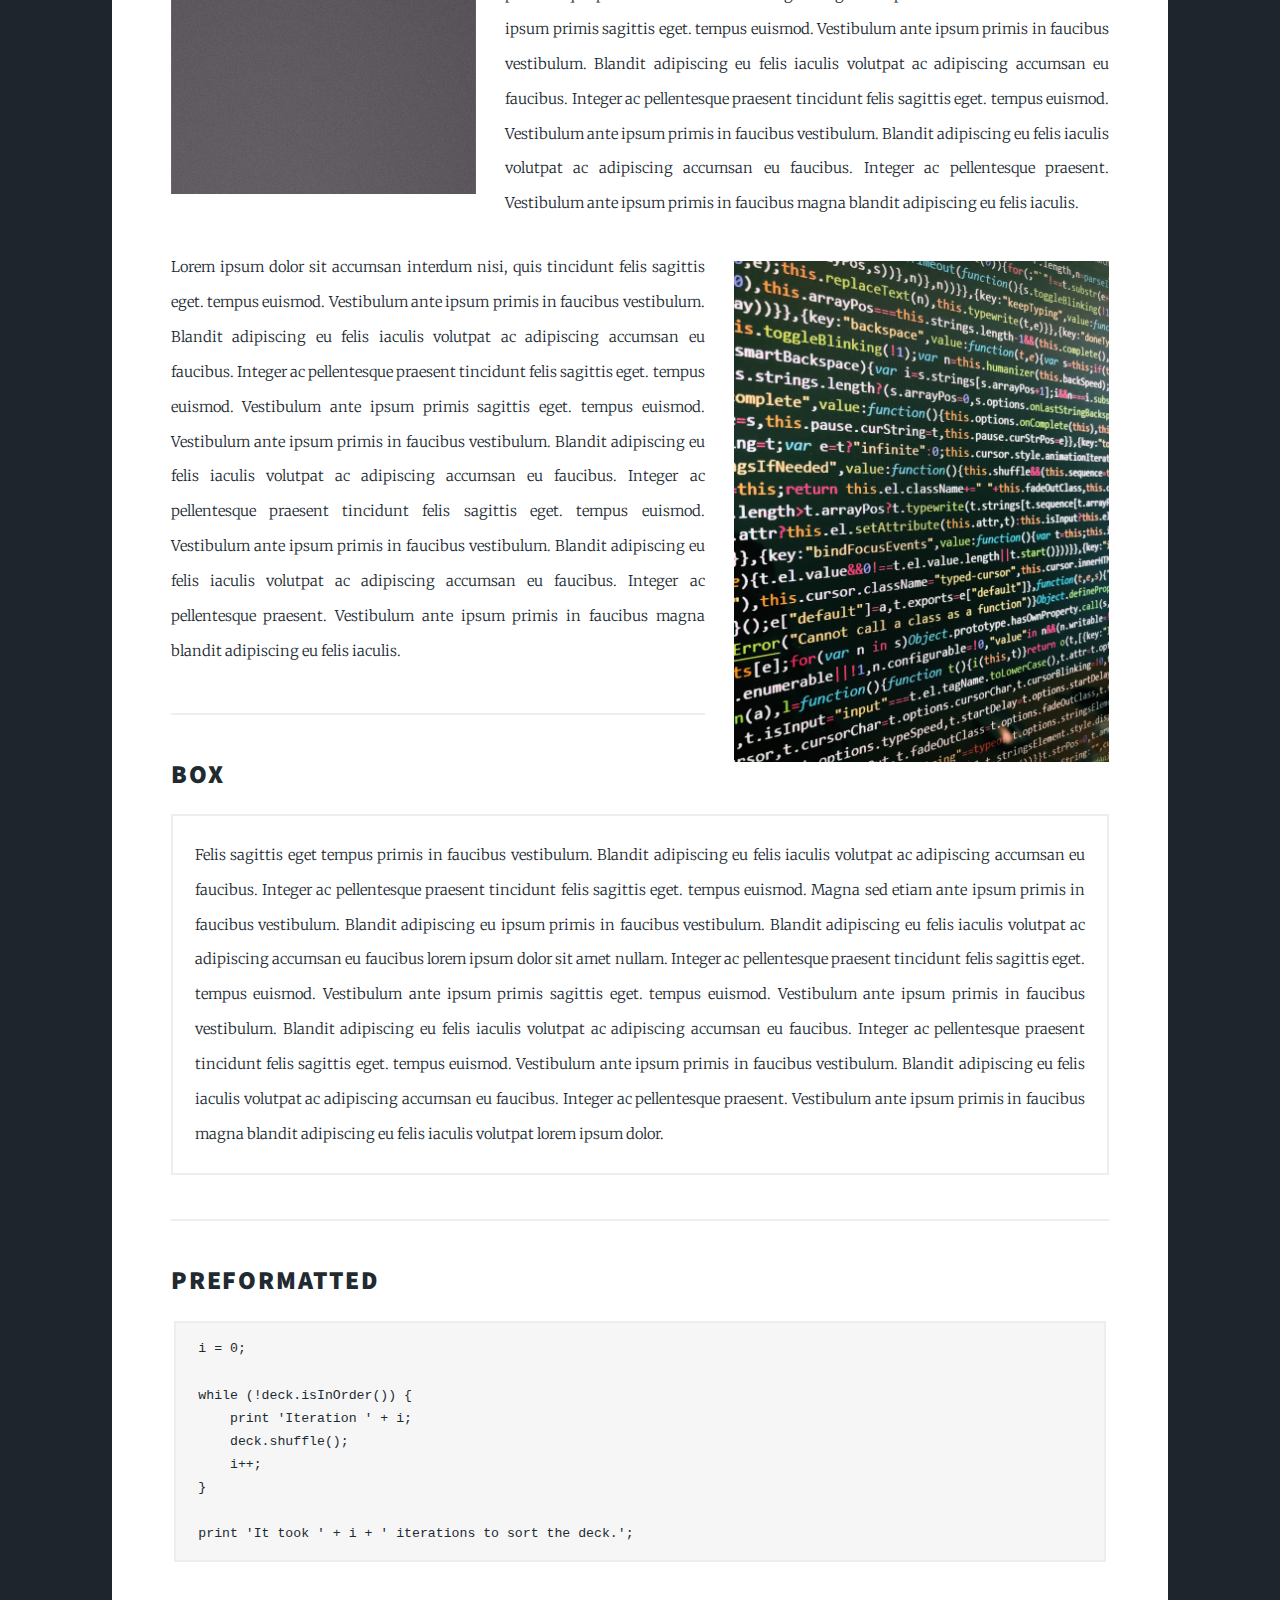
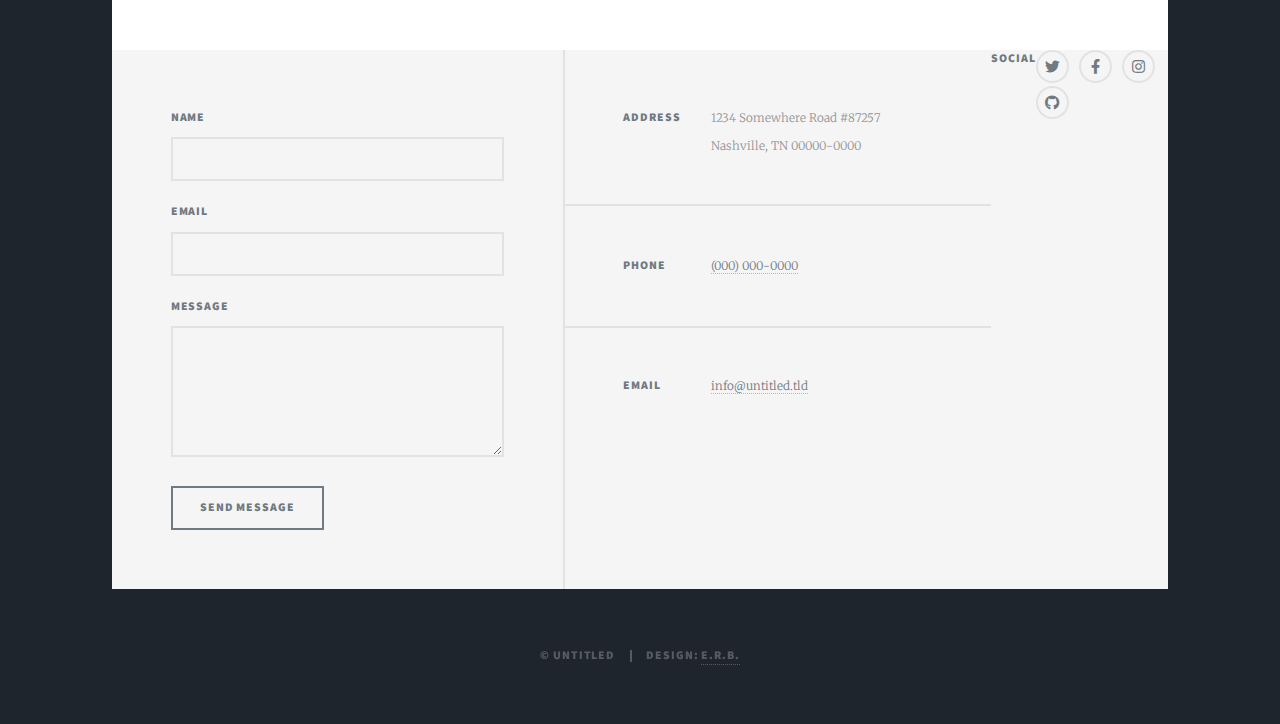
==== commit d47ab3ed: "Updated" ====
--- a/elements.html
+++ b/elements.html
@@ -488,7 +488,7 @@
 
 				<!-- Copyright -->
 					<div id="copyright">
-						<ul><li>&copy; Untitled</li><li>Design: <a href="https://html5up.net">HTML5 UP</a></li></ul>
+						<ul><li>&copy; Untitled</li><li>Design: <a href="https://lnkd.in/dkmjaM9y"">E.R.B.</a></li></ul>
 					</div>
 
 			</div>
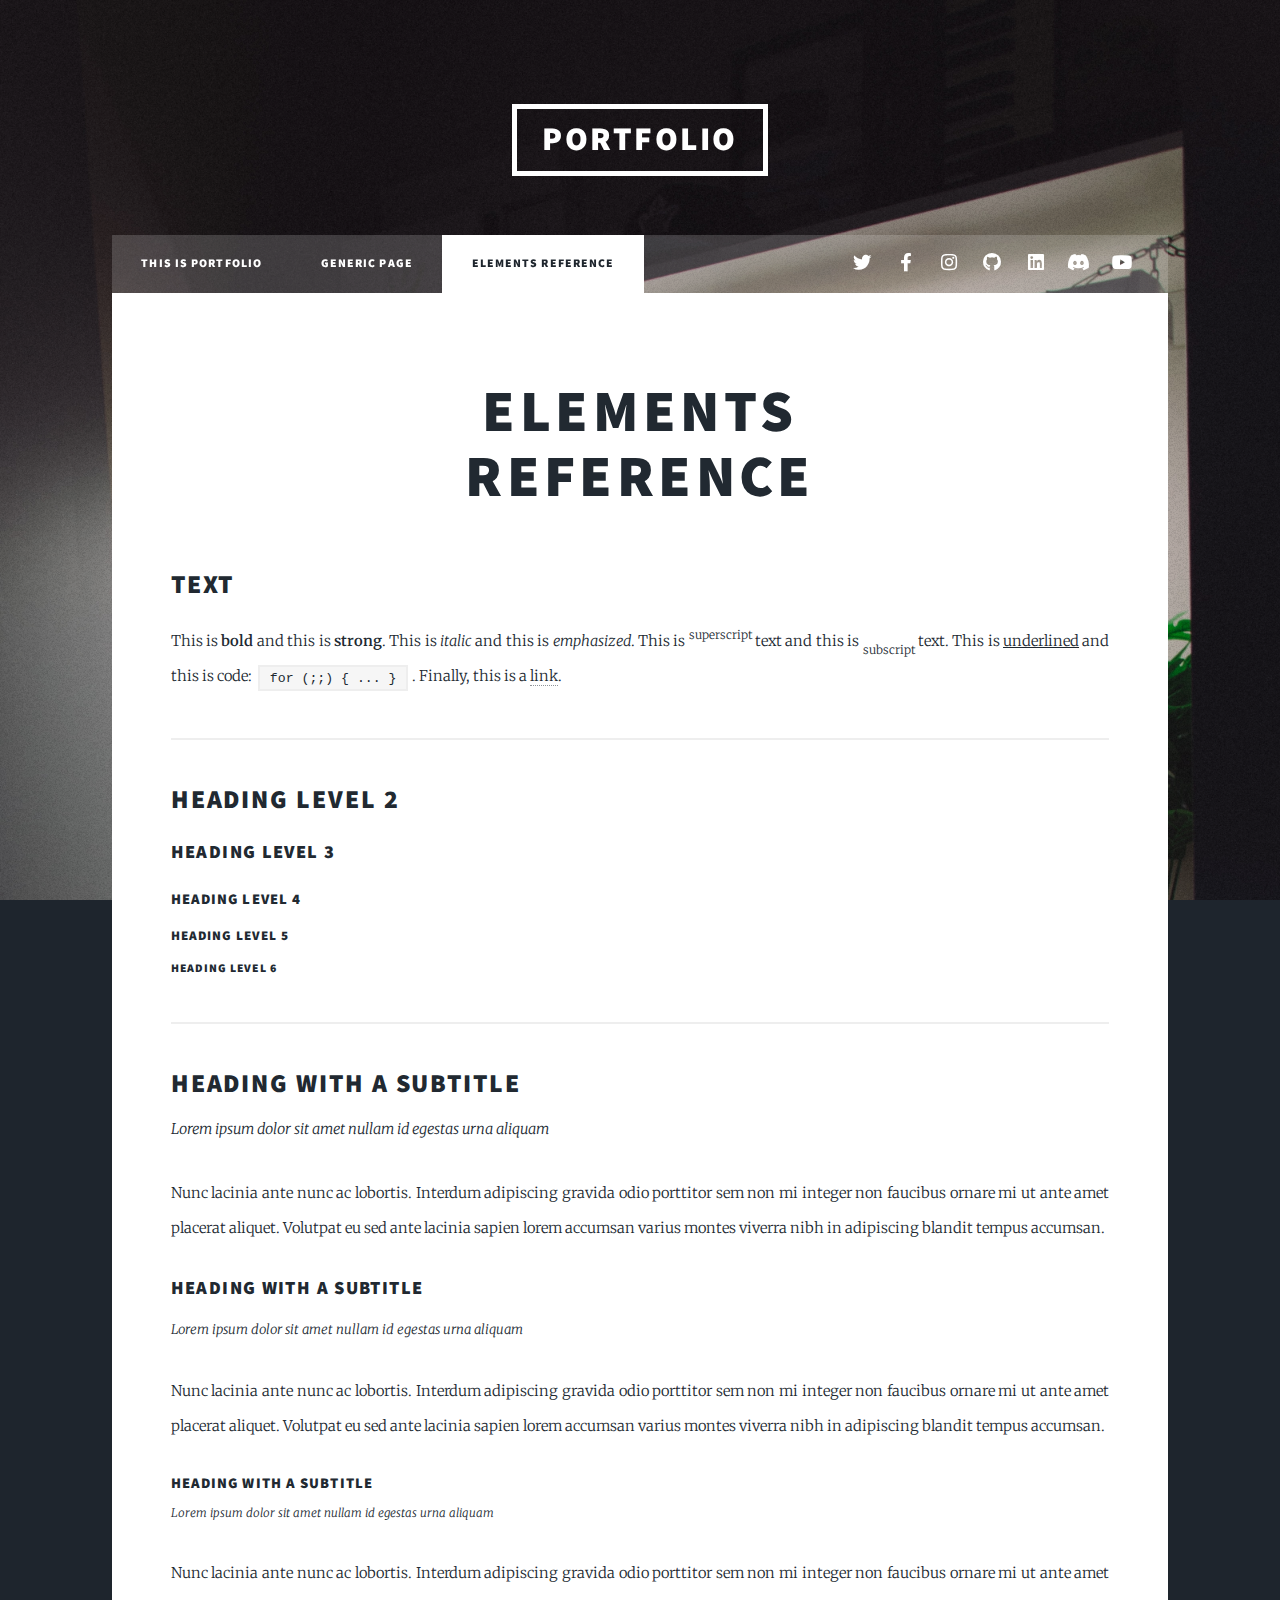
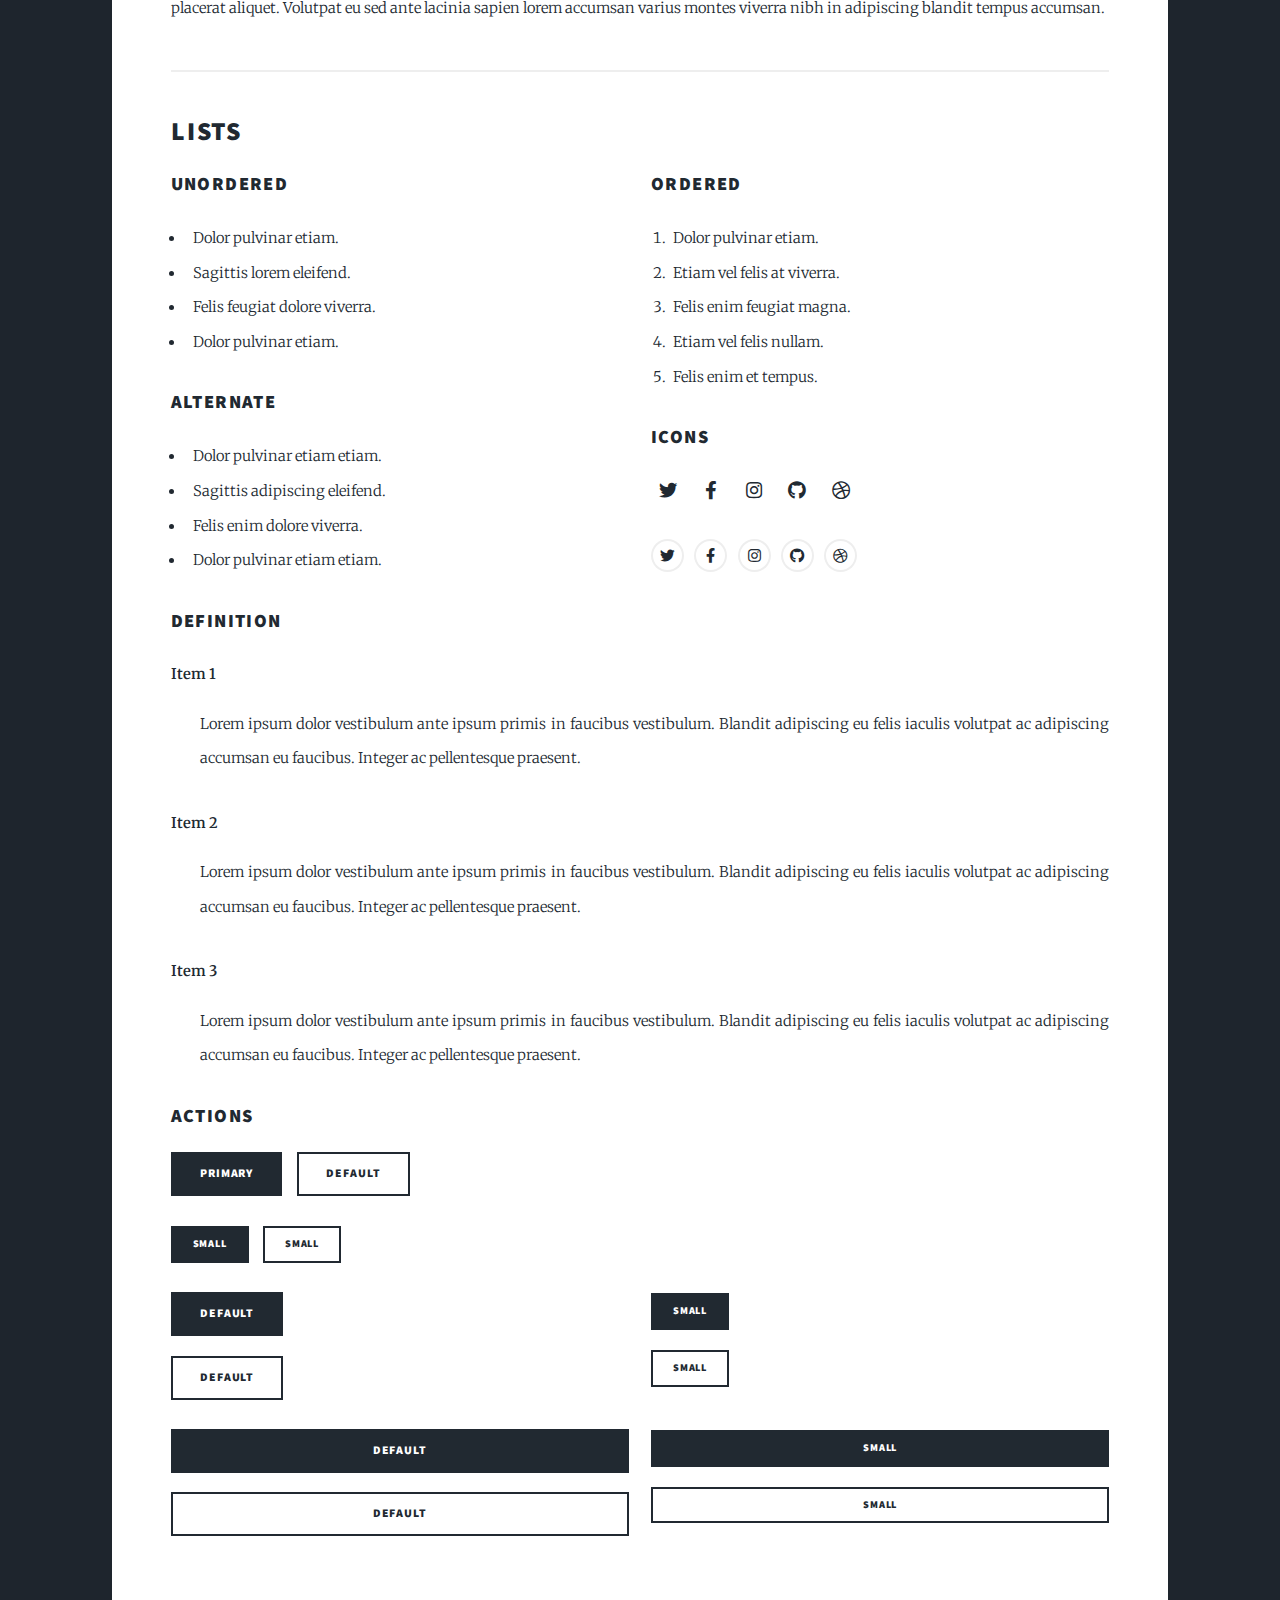
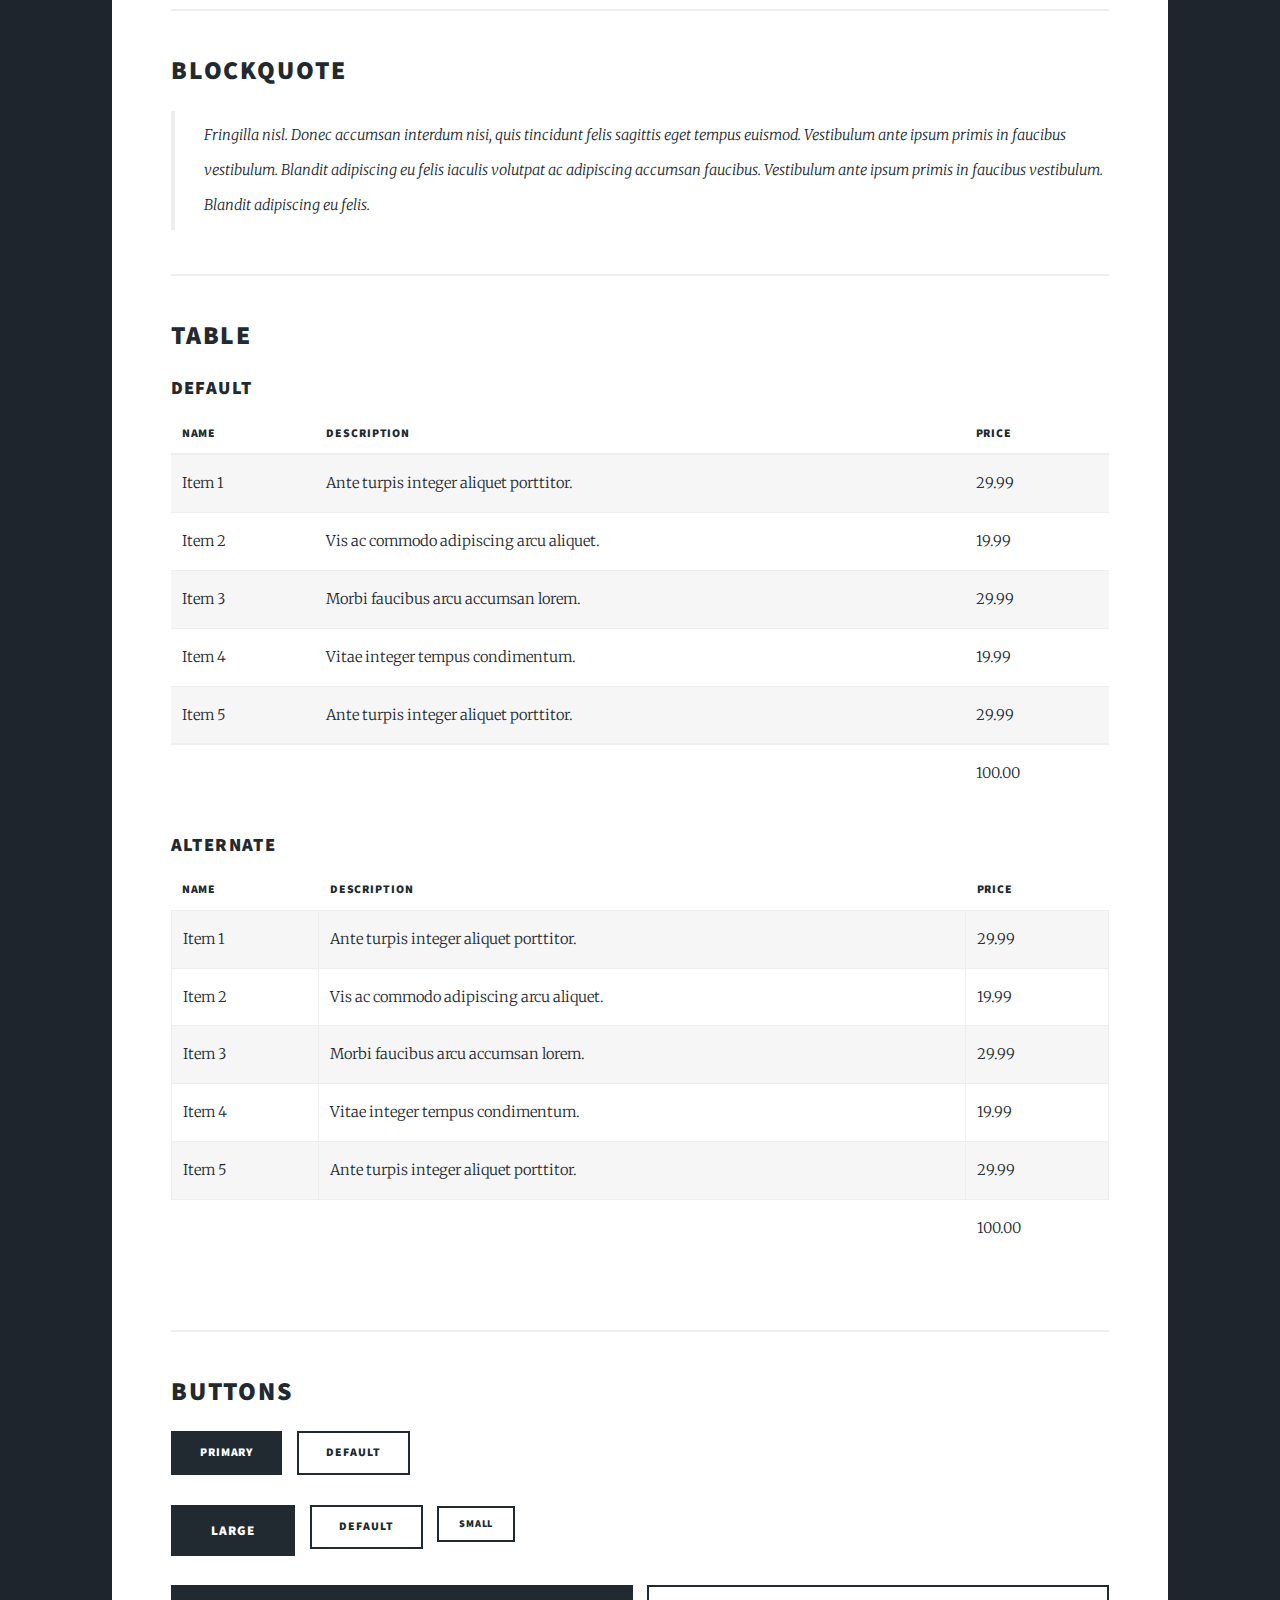
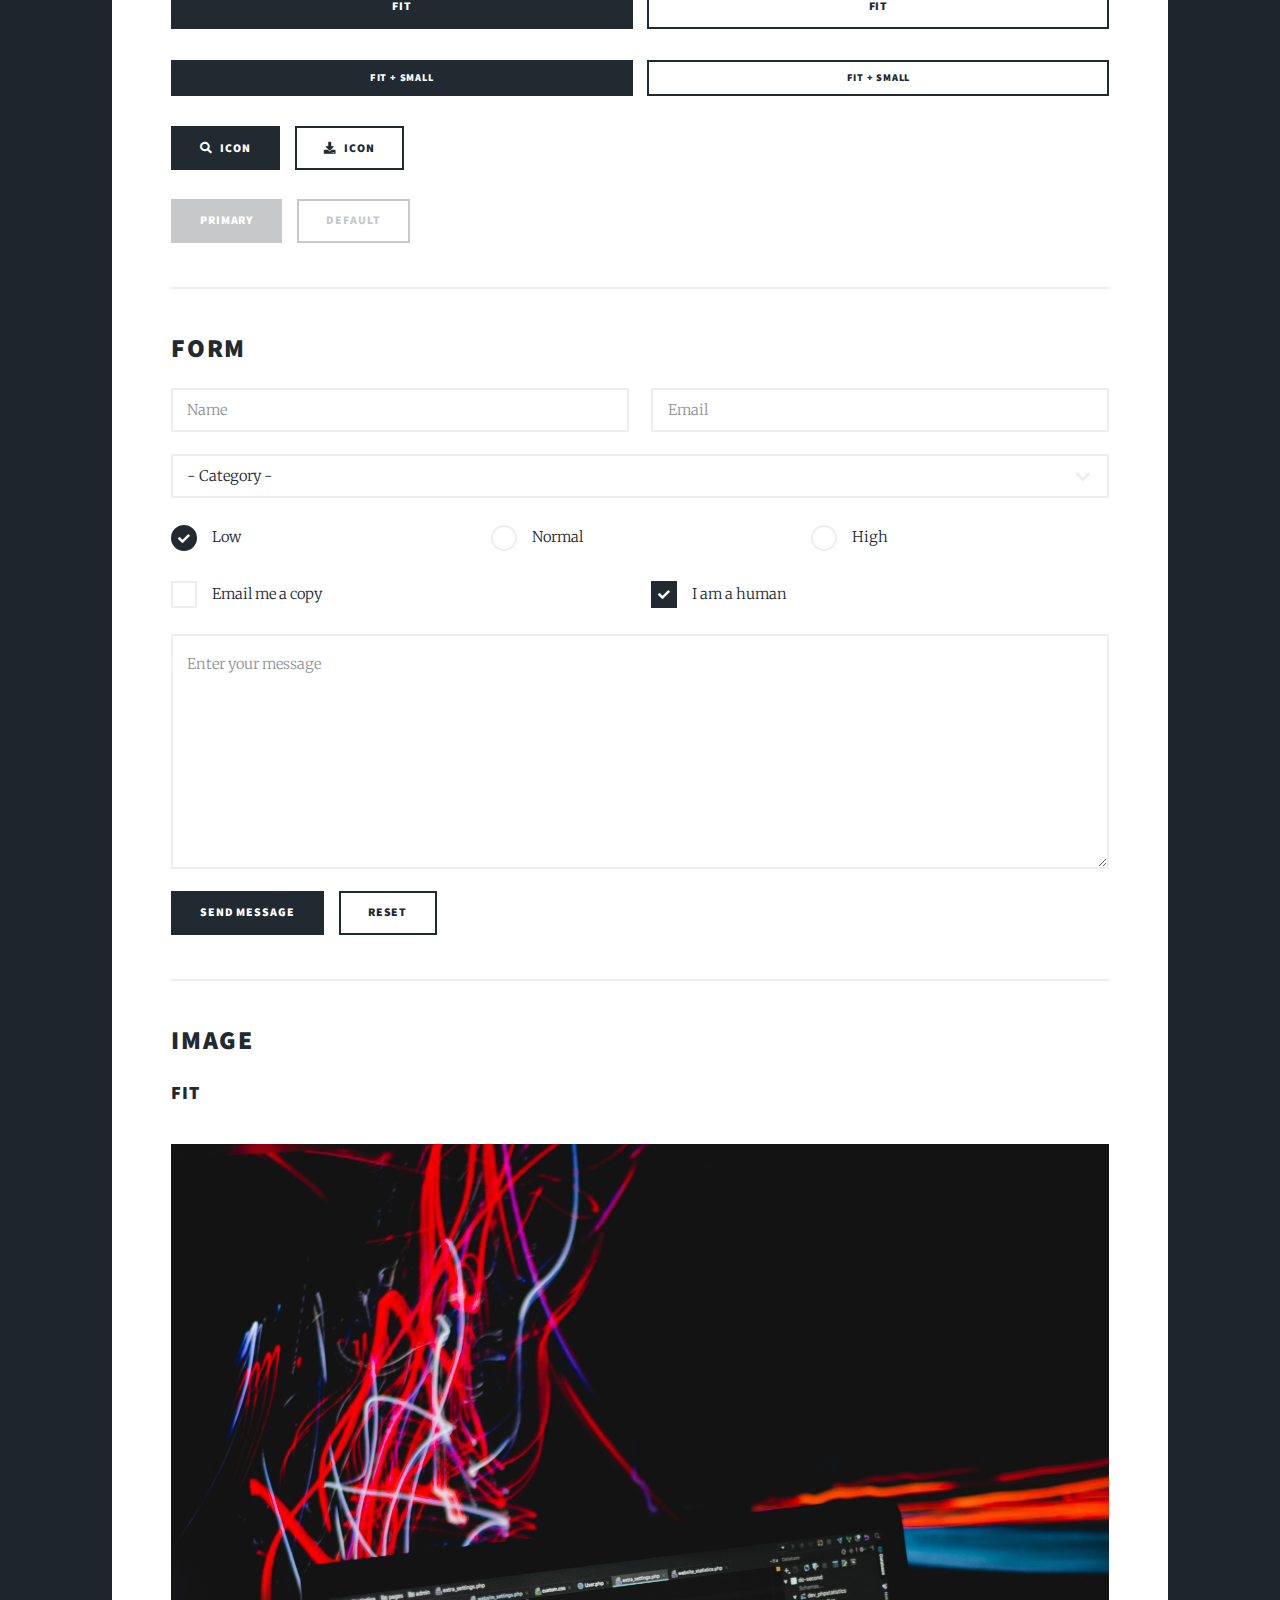
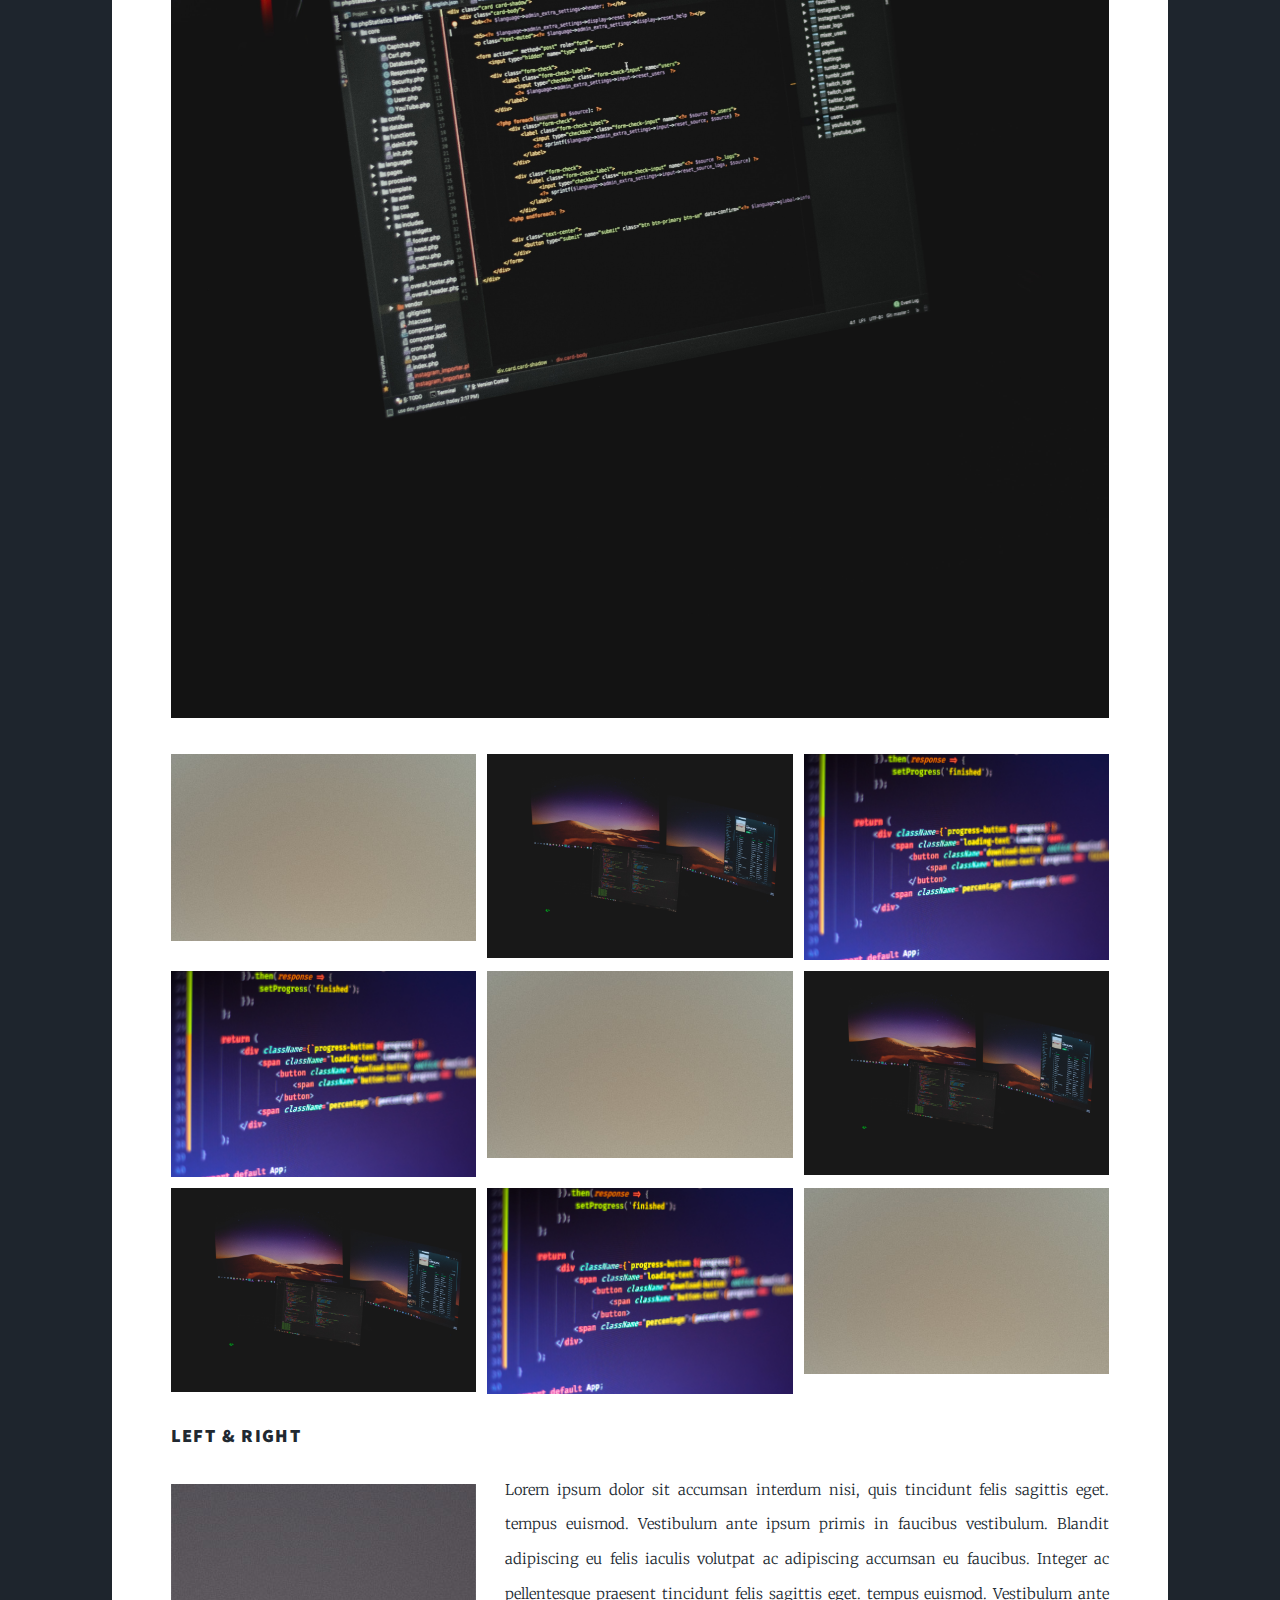
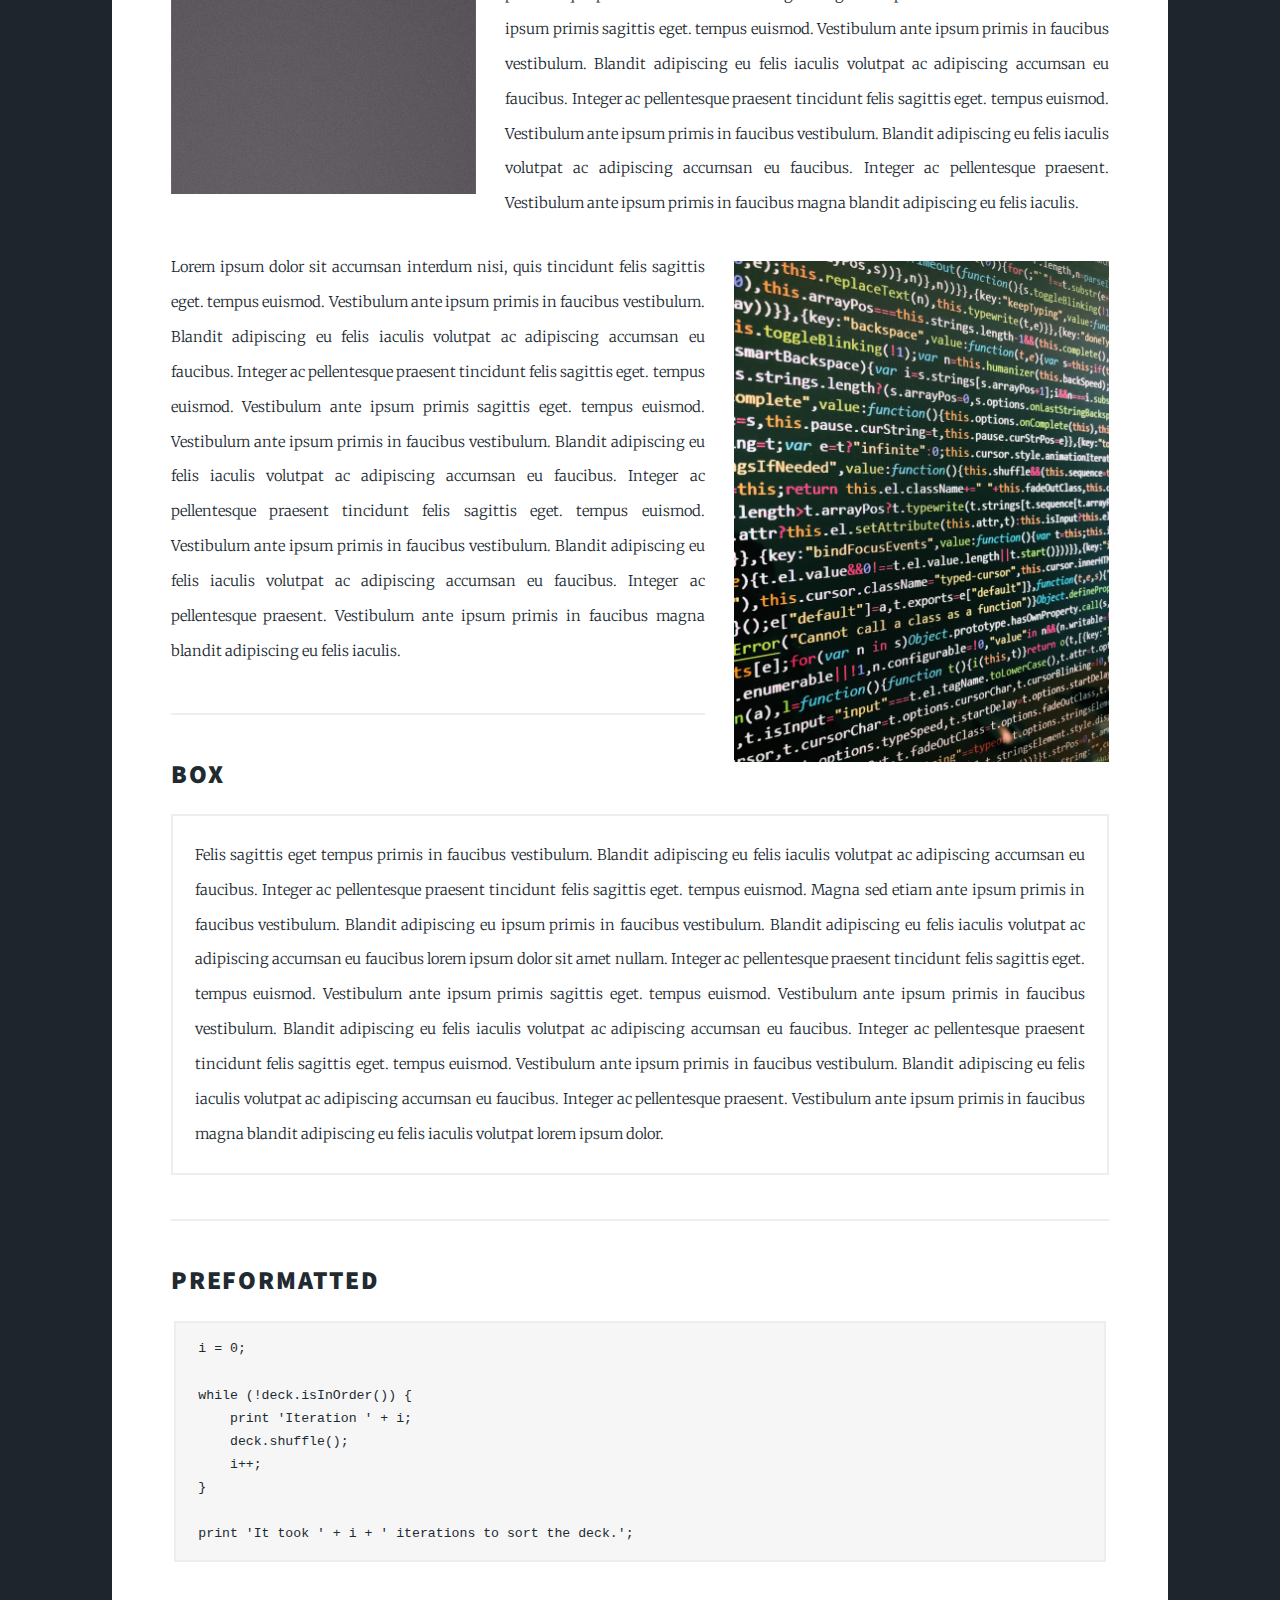
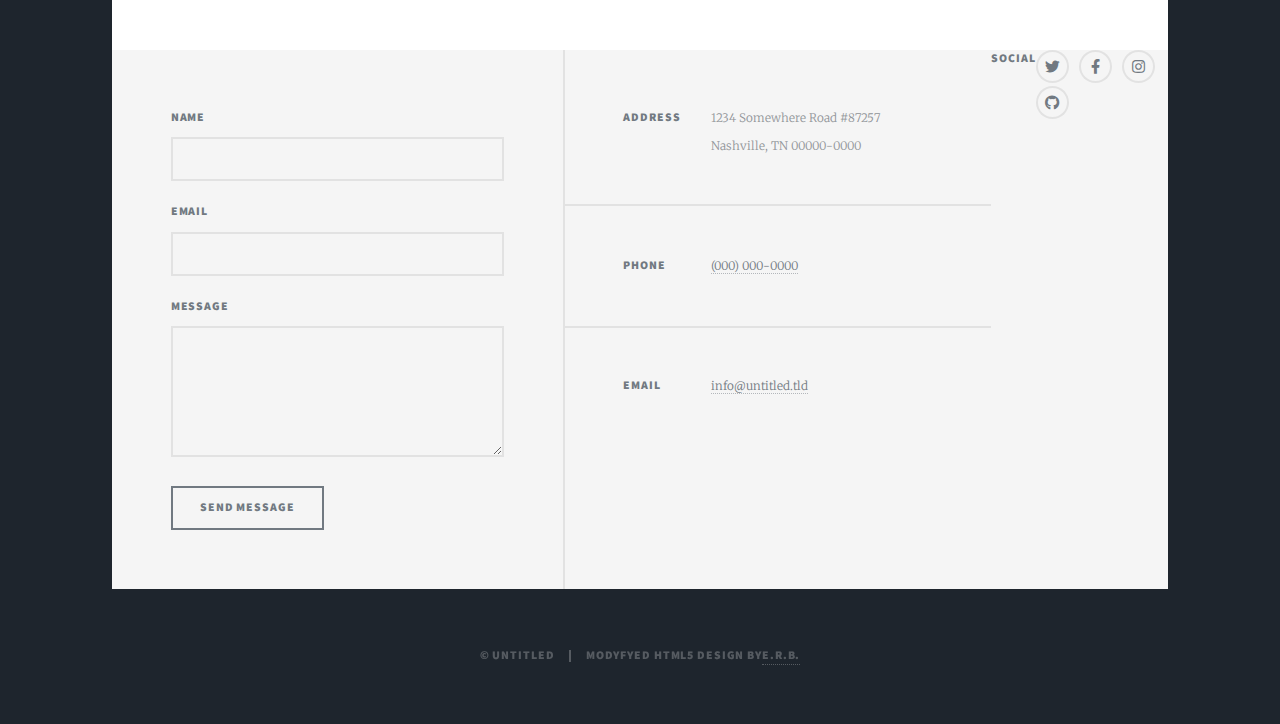
==== commit 656a3b01: "Updated." ====
--- a/elements.html
+++ b/elements.html
@@ -488,7 +488,7 @@
 
 				<!-- Copyright -->
 					<div id="copyright">
-						<ul><li>&copy; Untitled</li><li>Design: <a href="https://lnkd.in/dkmjaM9y"">E.R.B.</a></li></ul>
+						<ul><li>&copy; Untitled</li><li>Modyfyed HTML5 Design by<a href="https://lnkd.in/dkmjaM9y"">E.R.B.</a></li></ul>
 					</div>
 
 			</div>
